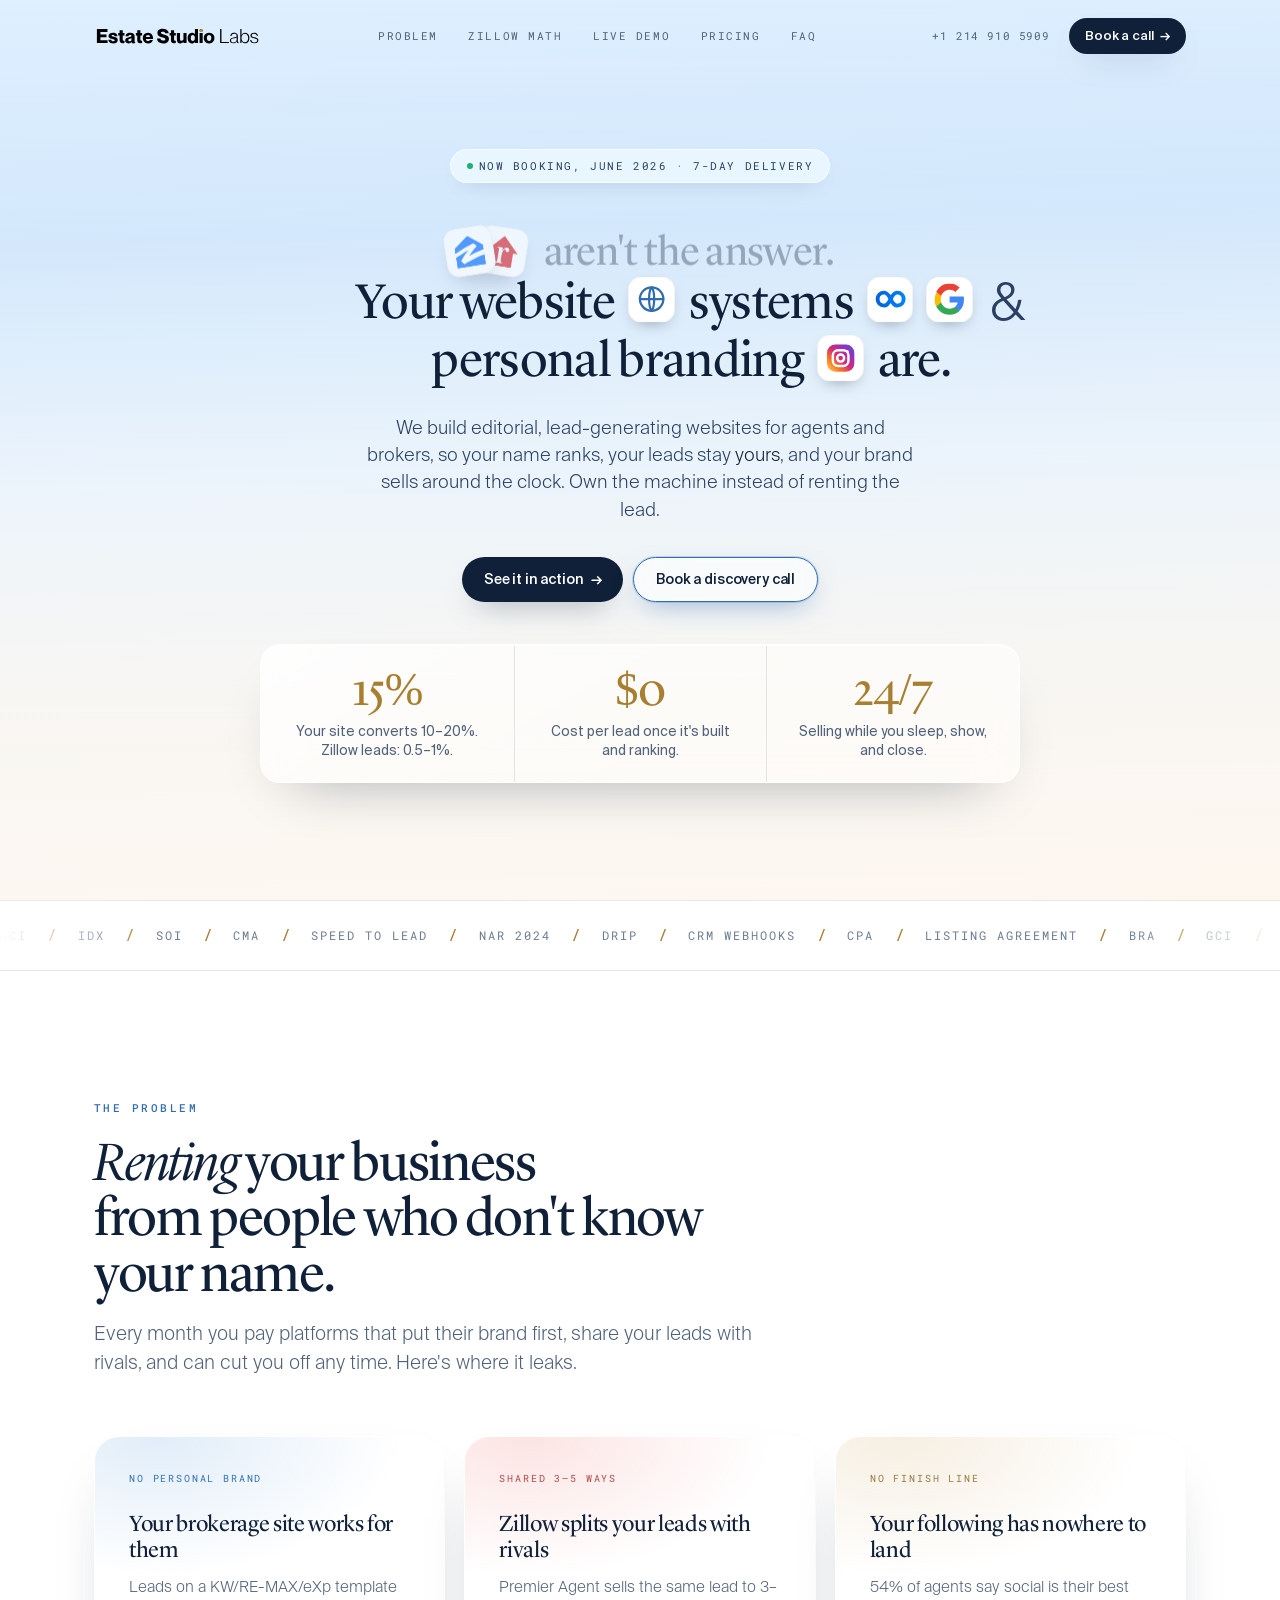
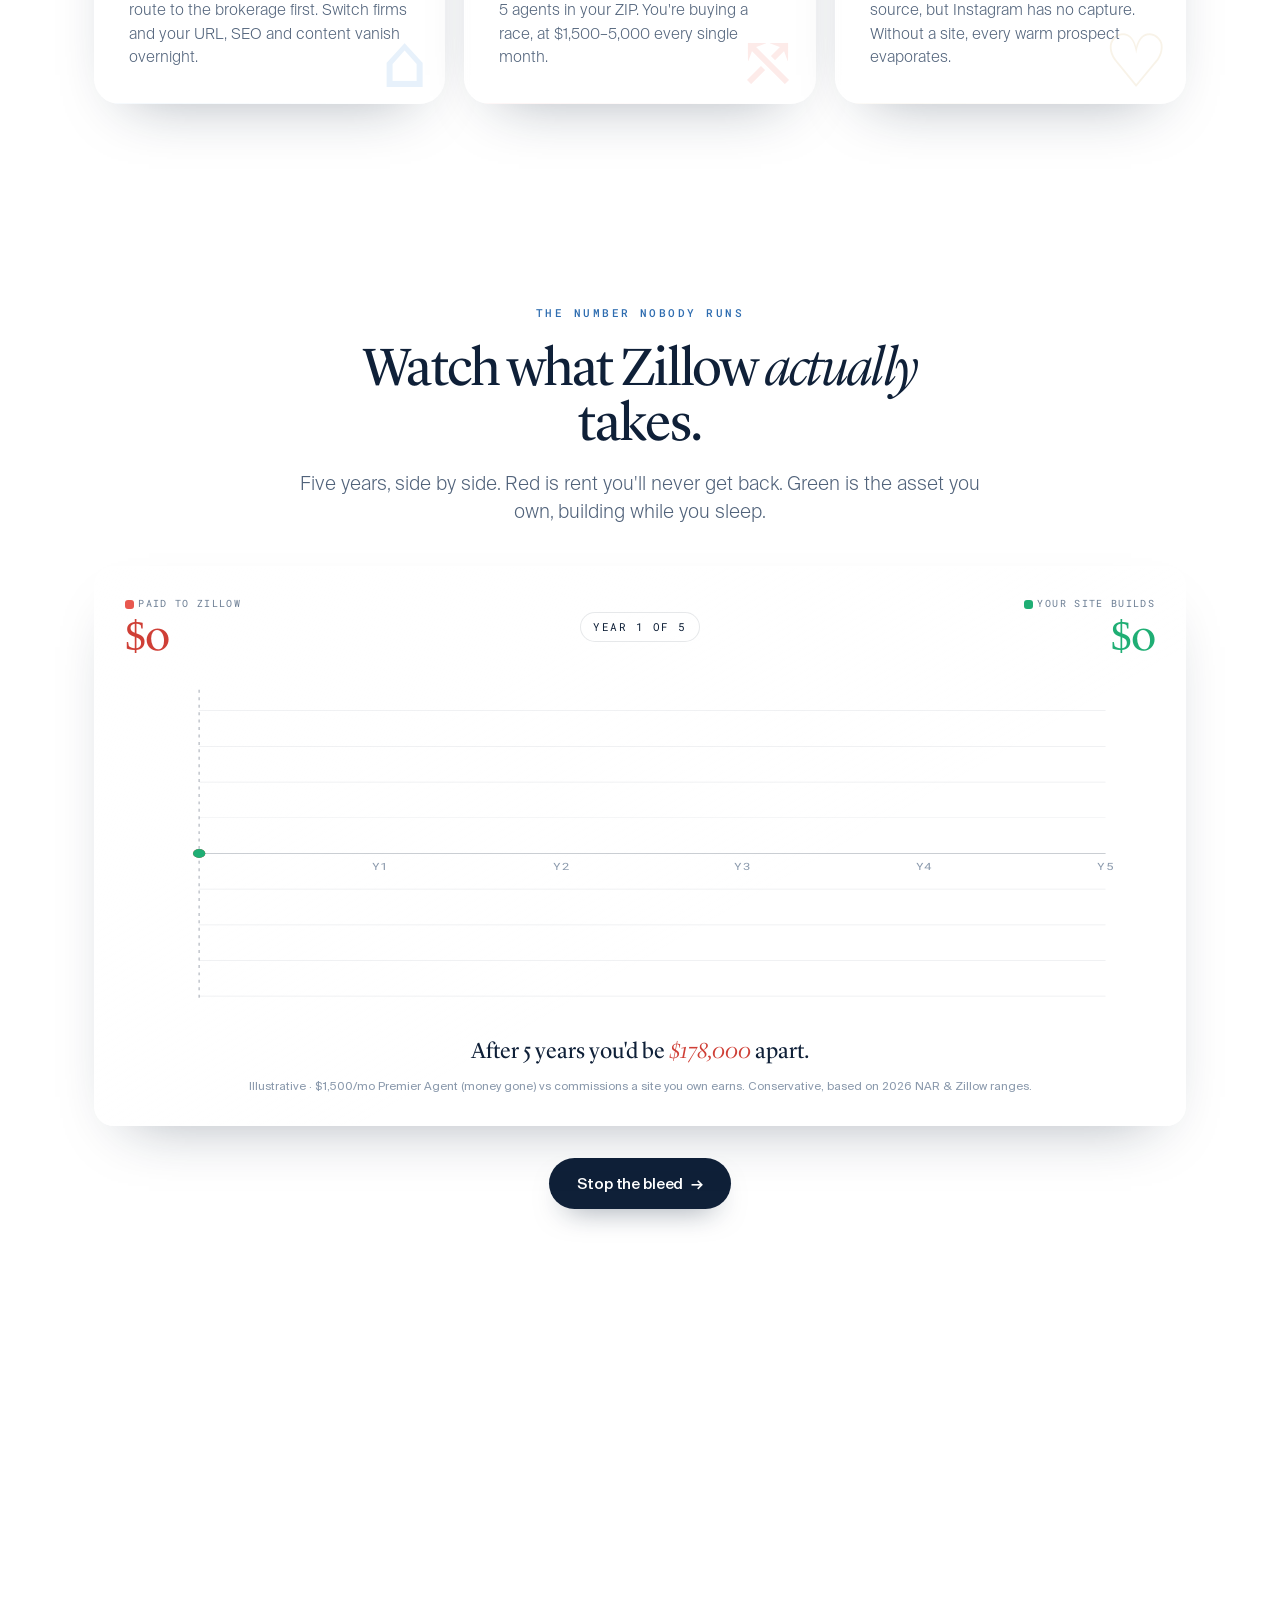
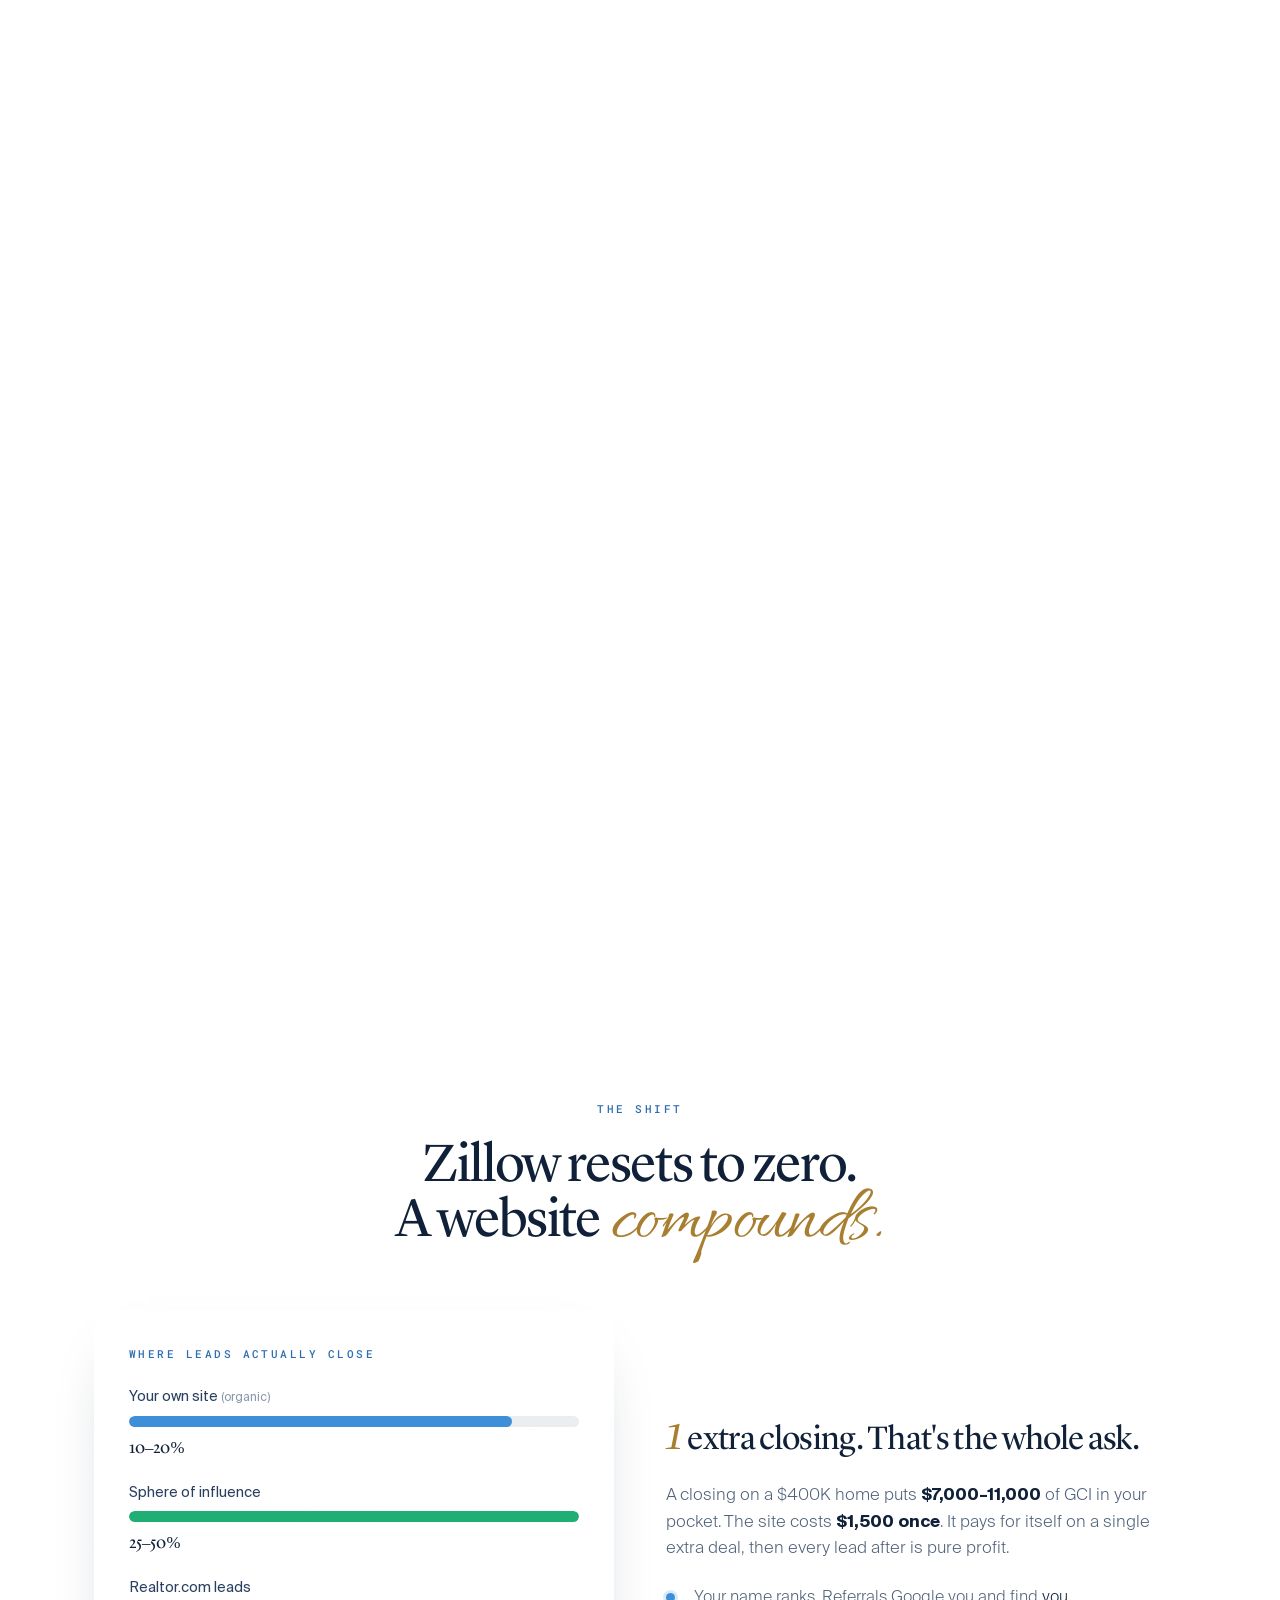
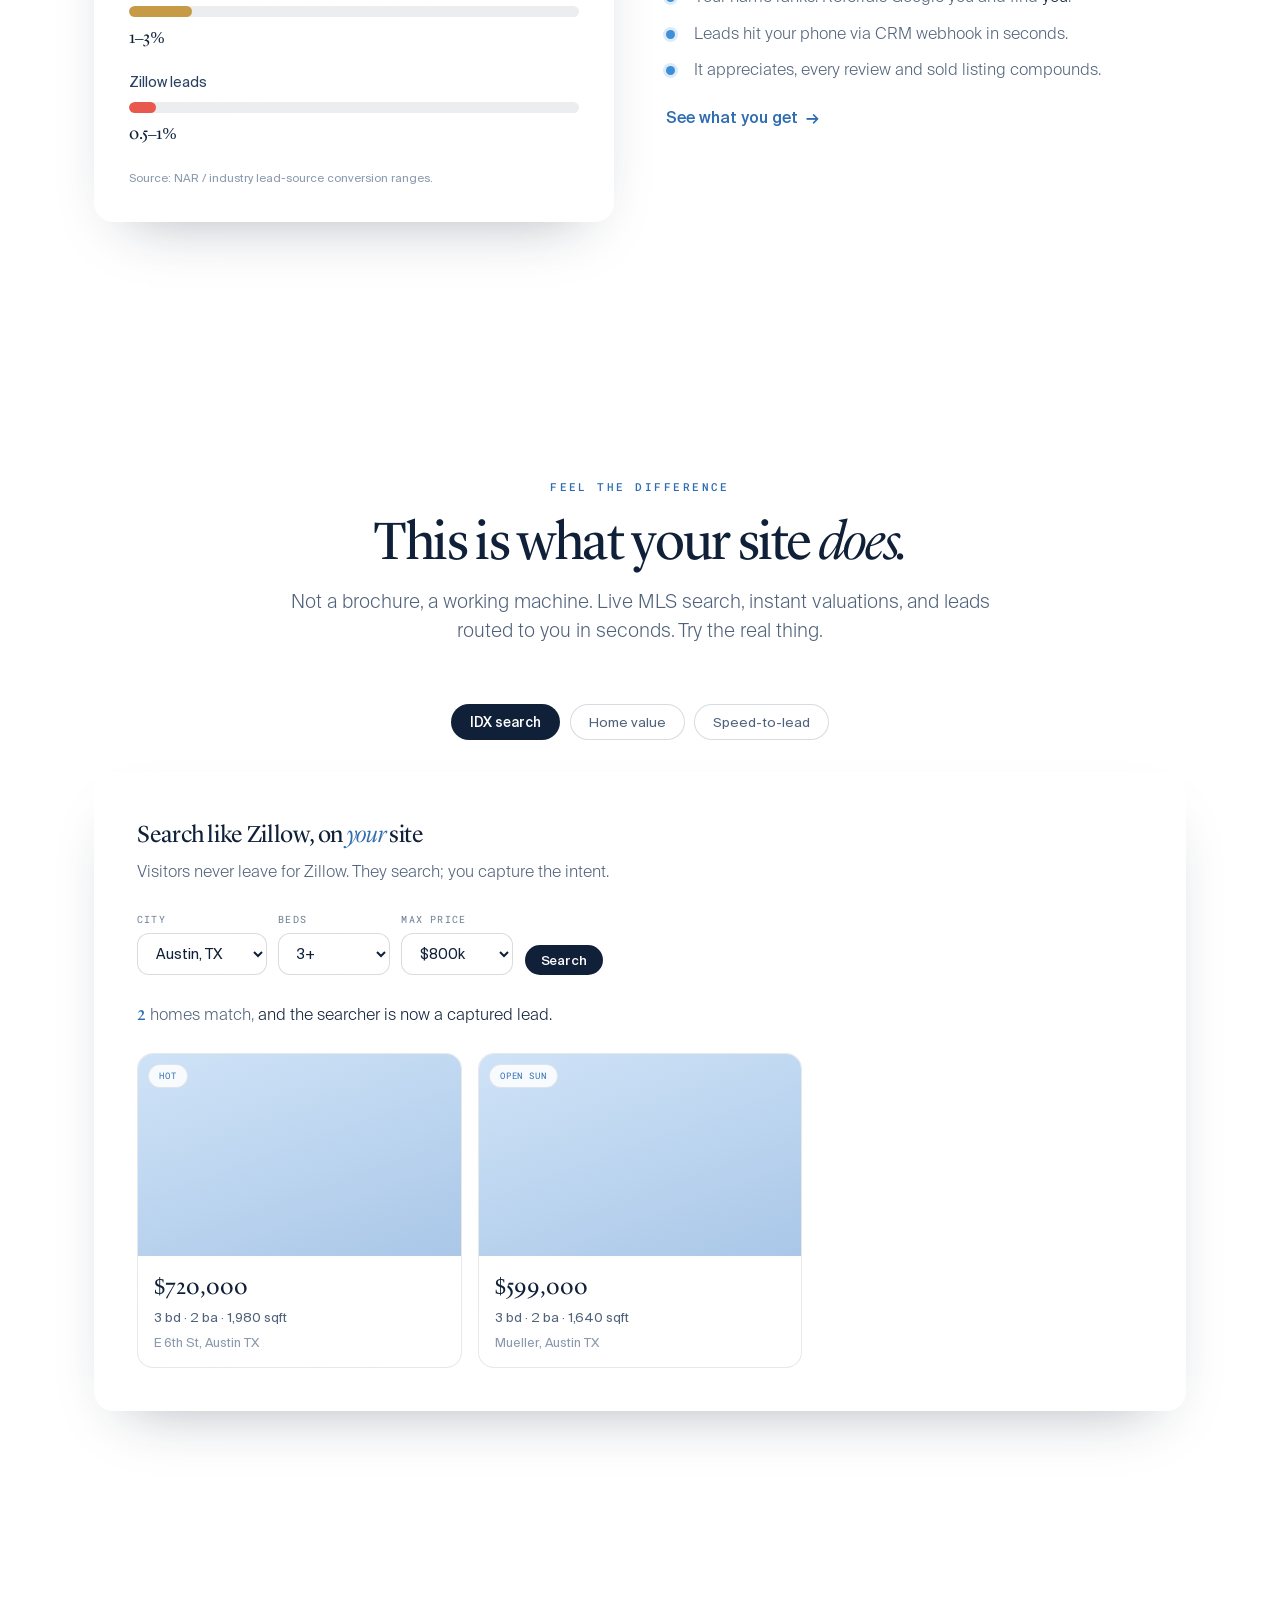
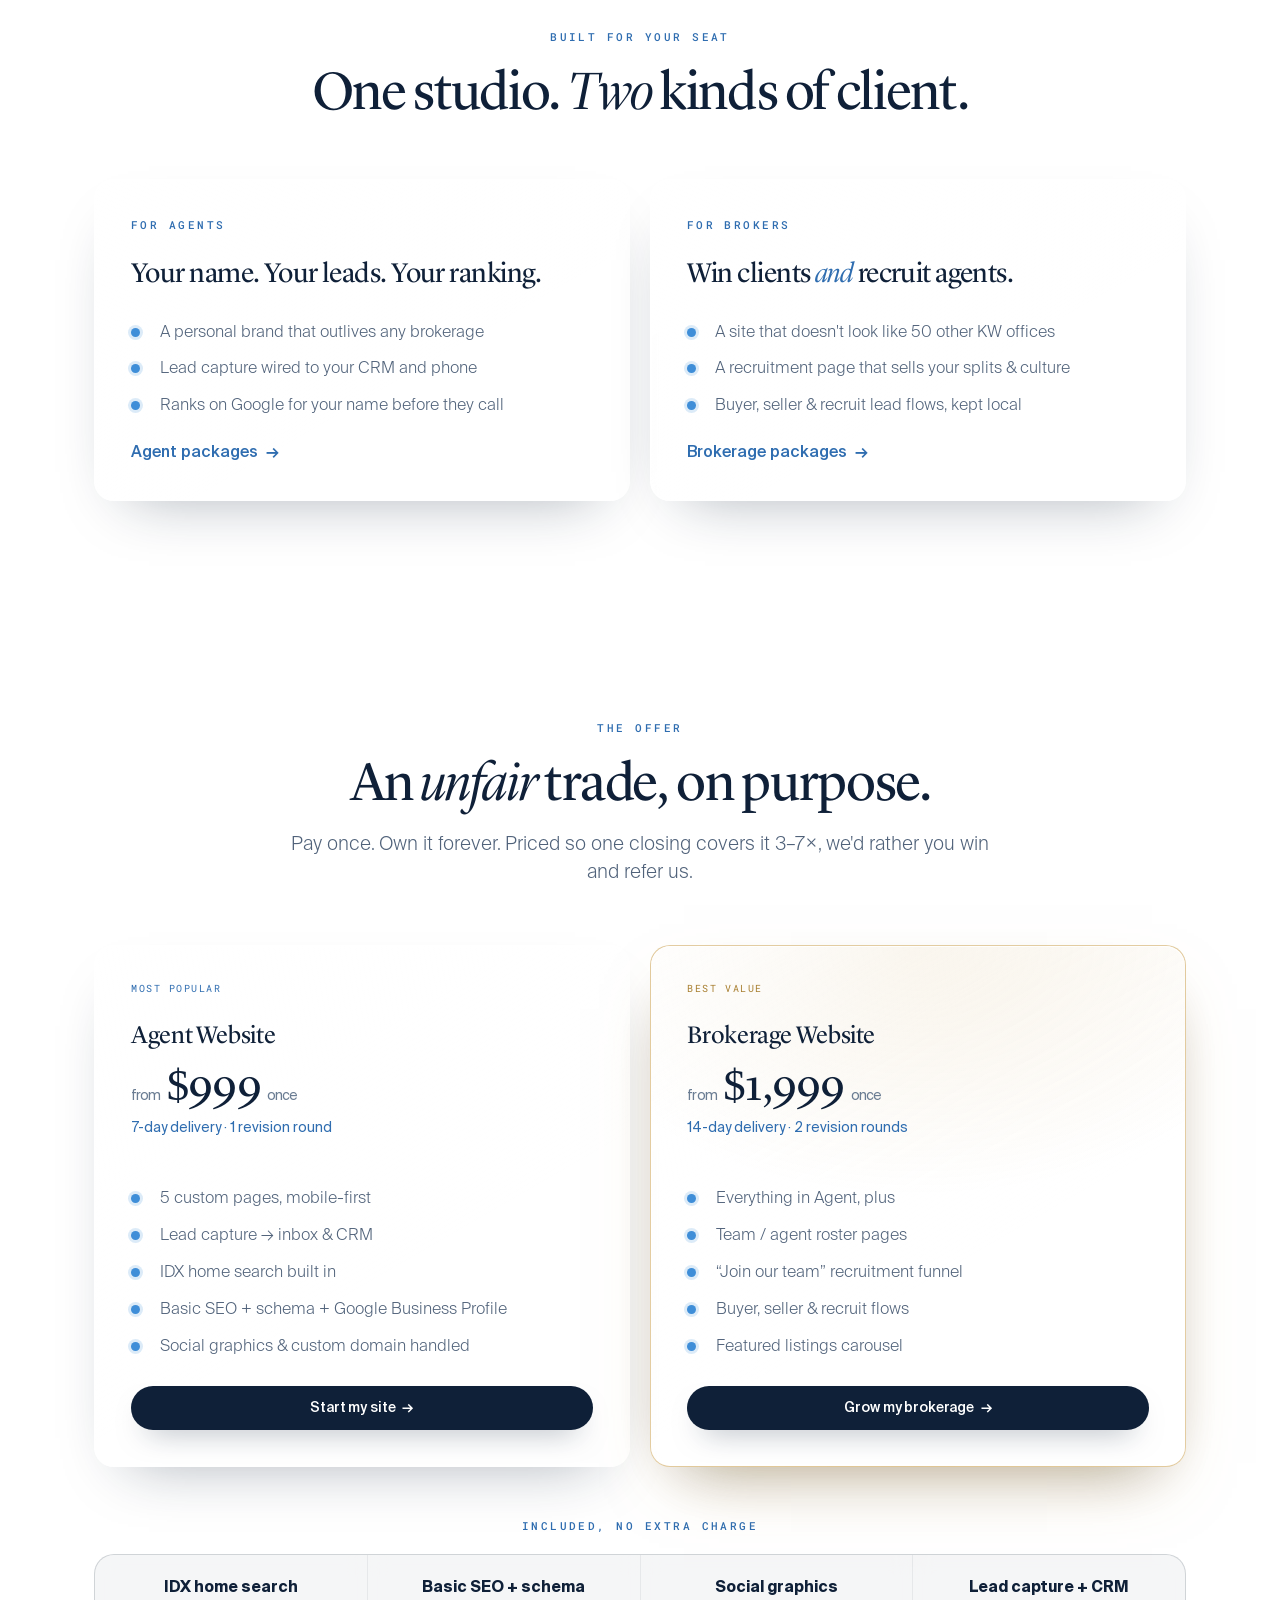
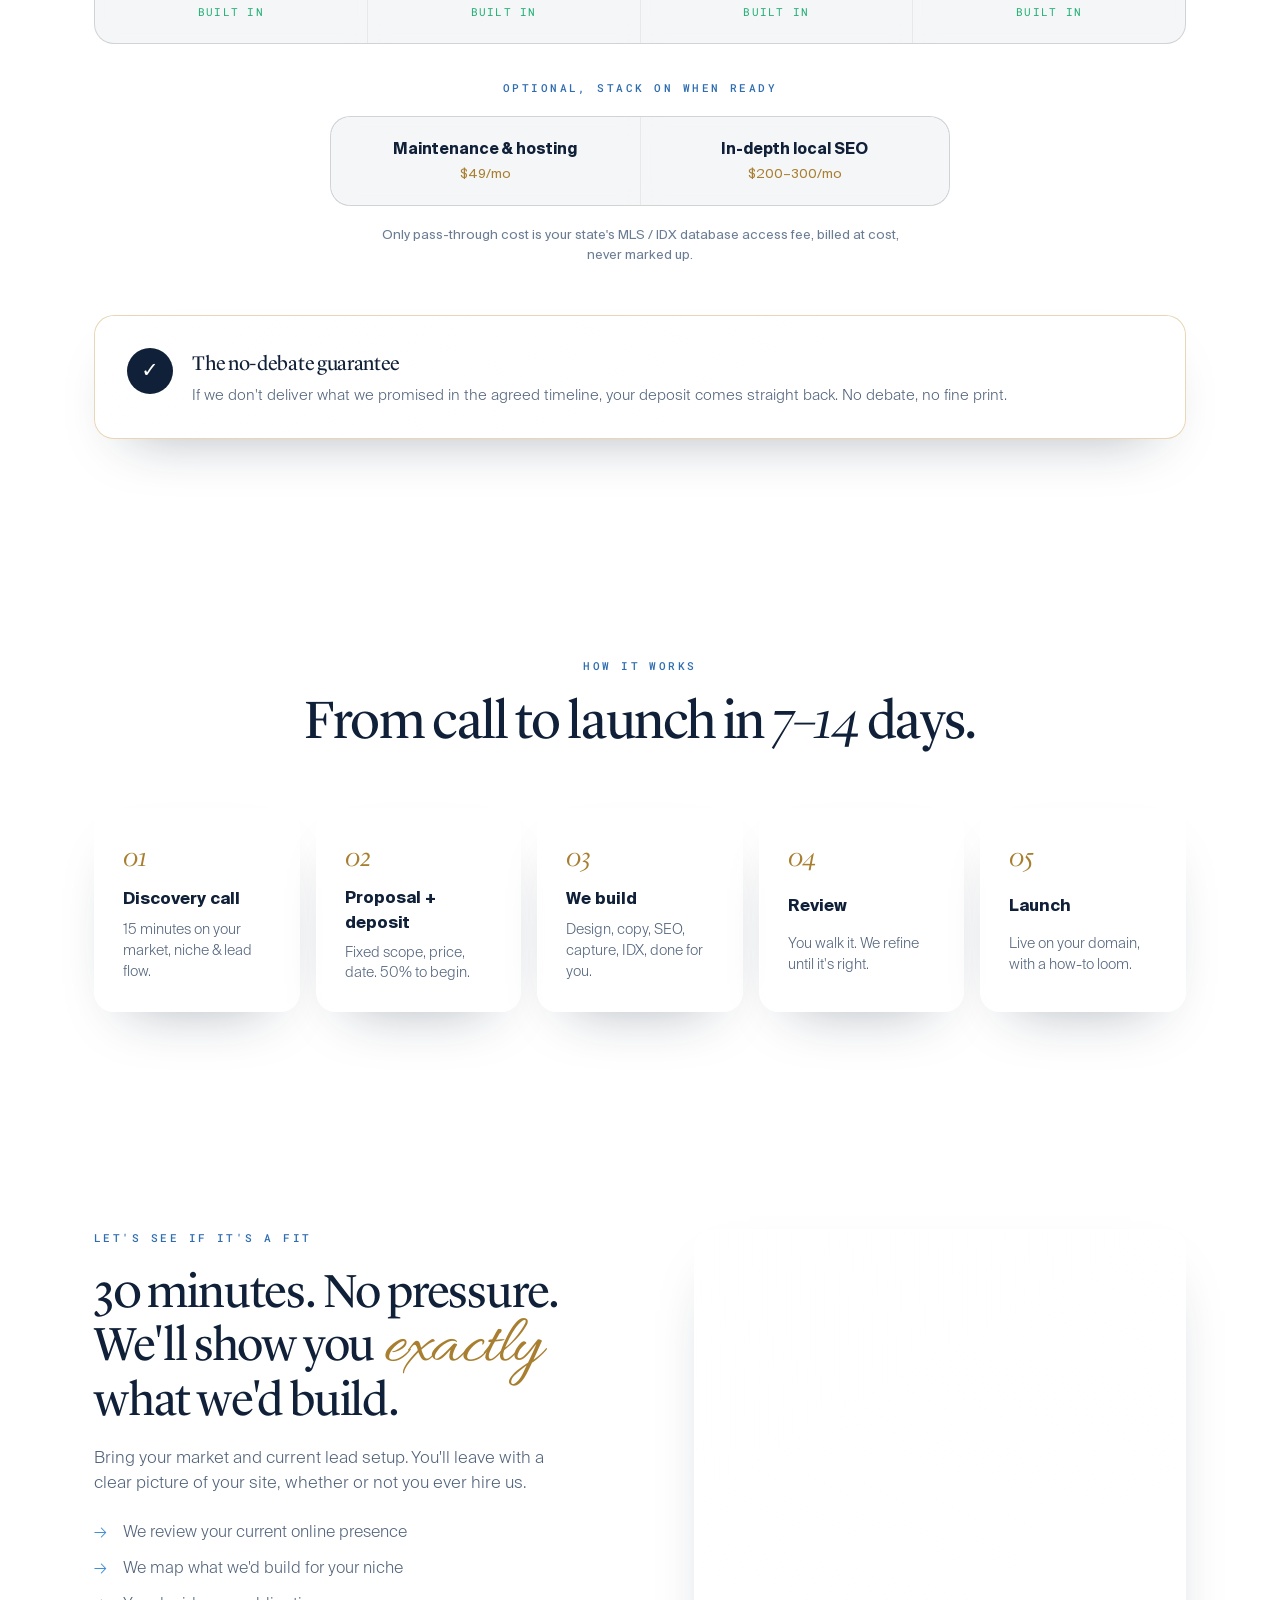
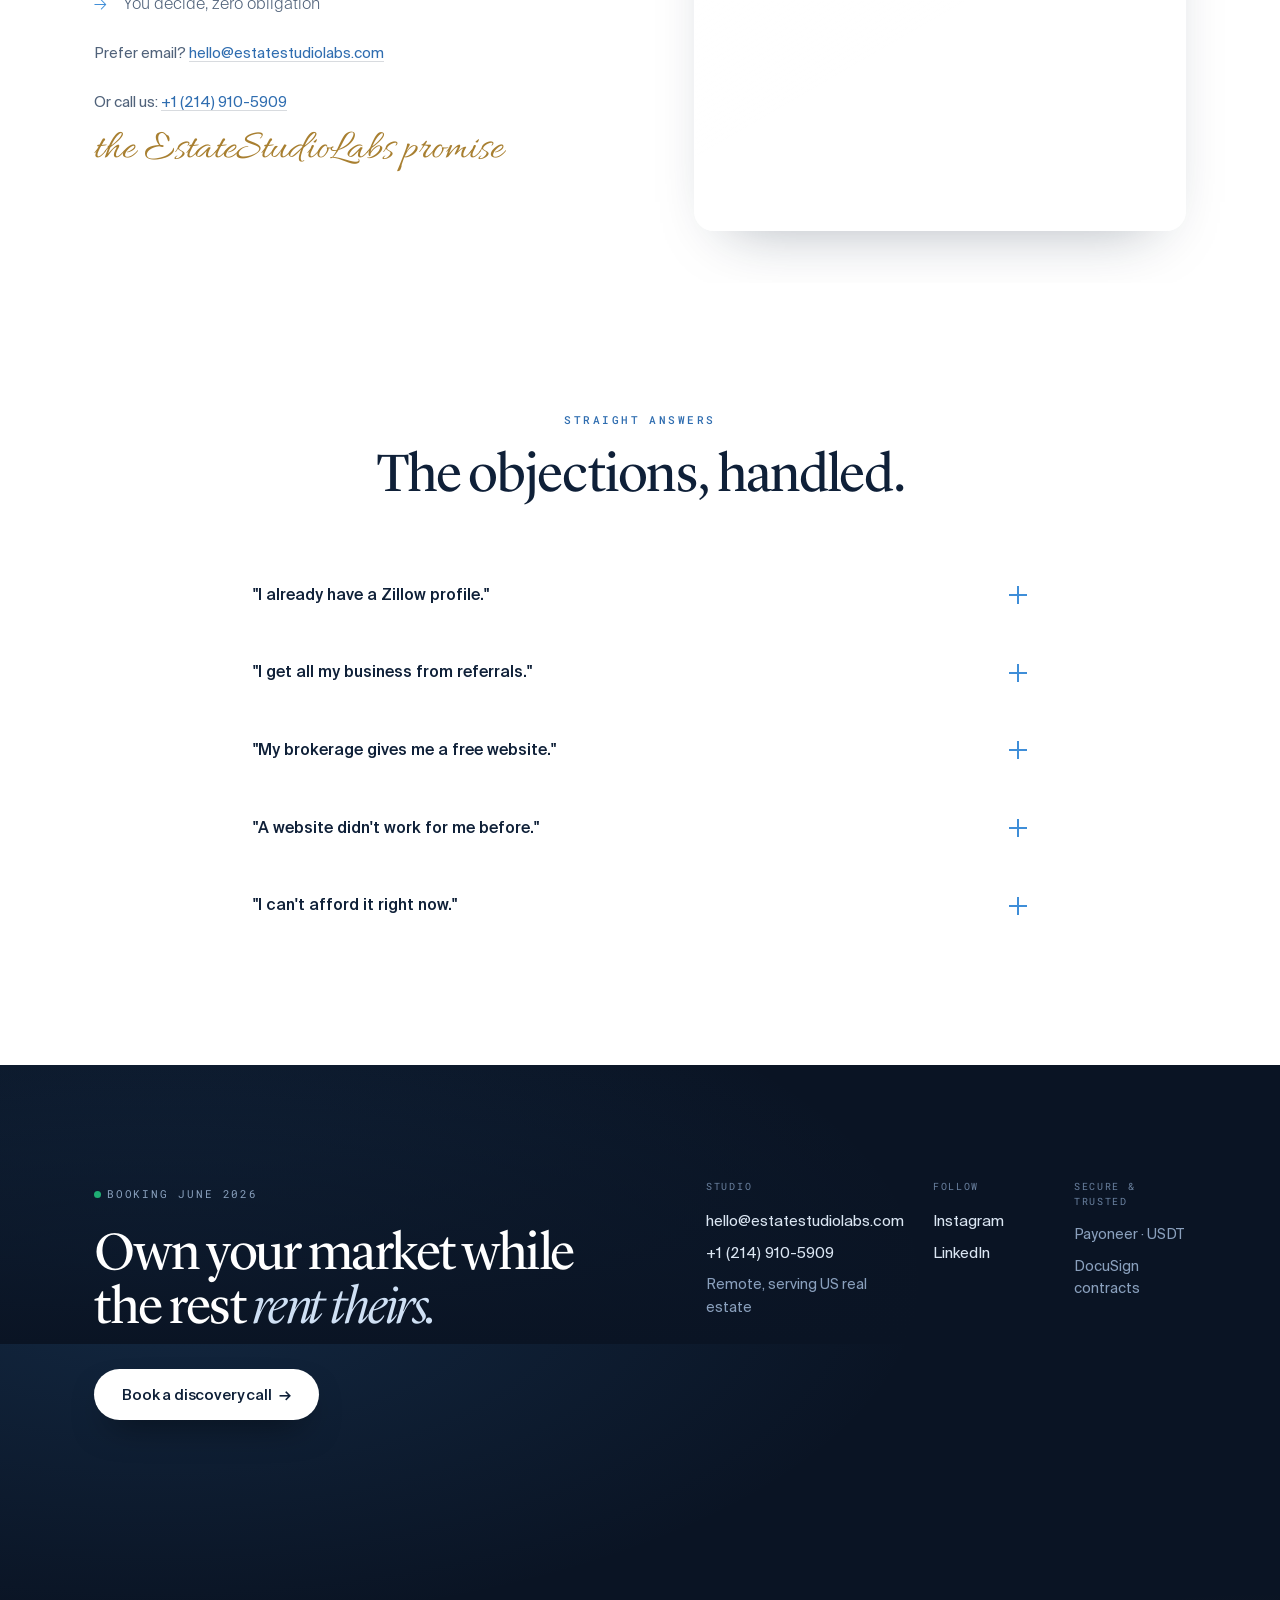
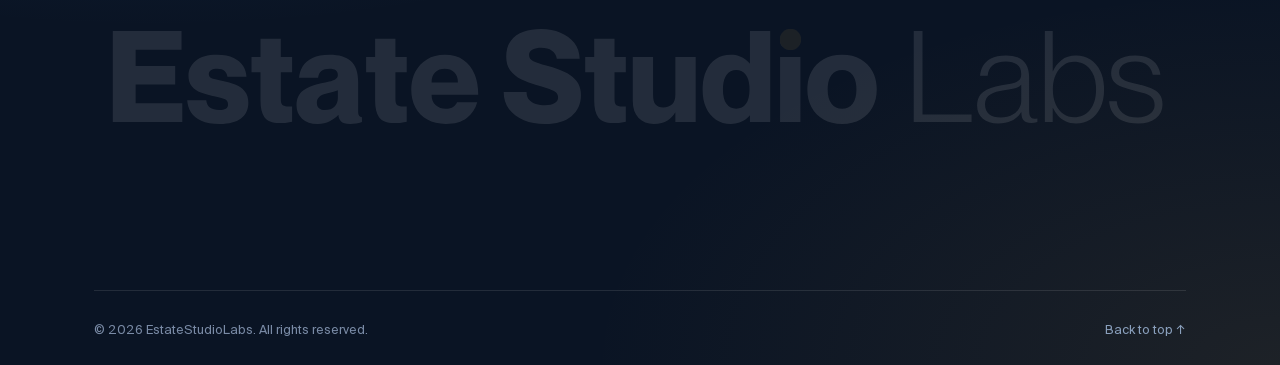
==== index.html @ 1e171291 "Trim Calendly height and book section bottom spacing - Calendly widget: 700px → 600px, removes grey " ====
<!DOCTYPE html>
<html lang="en">
<head>
  <meta charset="UTF-8" />
  <meta name="viewport" content="width=device-width, initial-scale=1.0" />
  <title>EstateStudioLabs, Own your market</title>
  <meta name="description" content="Lead-generating websites for US real estate agents and brokers. Rank on Google, capture your own leads, own your brand, instead of renting them from Zillow." />

  <meta property="og:type" content="website" />
  <meta property="og:title" content="EstateStudioLabs, Websites for Realtors" />
  <meta property="og:description" content="Custom real estate websites that generate leads. Built for agents and brokers." />
  <meta property="og:image" content="assets/Logo Black.png" />

  <link rel="icon" type="image/svg+xml" href="assets/FavIcon.svg" />
  <link rel="icon" type="image/png" href="assets/favicon gold.png" />

  <!-- Lyon Display (editorial serif) + Suisse Intl (UI) loaded locally · Roboto Mono (labels) · Allura (cursive) -->
  <link rel="preconnect" href="https://fonts.googleapis.com" />
  <link rel="preconnect" href="https://fonts.gstatic.com" crossorigin />
  <link href="https://fonts.googleapis.com/css2?family=Roboto+Mono:wght@400;500&family=Allura&display=swap" rel="stylesheet" />

  <link rel="stylesheet" href="css/styles.css" />
</head>
<body>
  <a class="skip-link" href="#main">Skip to content</a>

  <!-- Dreamy moving sky, WebGL gradient-mesh shader paints here; CSS gradient is the fallback -->
  <canvas id="sky" class="sky" aria-hidden="true"></canvas>
  <div class="sky-veil" aria-hidden="true"></div>

  <!-- Cursor: native pointer stays; the sky glows under it, and links pop a label to the right -->
  <div class="cursor-pop" aria-hidden="true"><span class="cursor-pop__label"></span></div>

  <!-- ============================== NAV ============================== -->
  <header class="nav" id="nav">
    <div class="nav__inner container">
      <a href="#main" class="logo" aria-label="EstateStudioLabs home" data-cursor>
        <img src="assets/Logo Black.svg" alt="EstateStudioLabs" class="logo__img" />
      </a>
      <nav class="nav__links" aria-label="Primary">
        <a href="#pain" data-cursor>Problem</a>
        <a href="#cost" data-cursor>Zillow math</a>
        <a href="#demo" data-cursor>Live demo</a>
        <a href="#offer" data-cursor>Pricing</a>
        <a href="#faq" data-cursor>FAQ</a>
      </nav>
      <div class="nav__actions">
        <a href="tel:+12149105909" class="nav__phone" data-cursor="Call">+1 214 910 5909</a>
        <a href="#book" class="pill pill--ink pill--sm" data-cursor="Book">Book a call <span class="arrow">→</span></a>
      </div>
      <button class="nav__toggle" id="navToggle" aria-label="Open menu" aria-expanded="false">
        <span></span><span></span><span></span>
      </button>
    </div>
    <div class="nav__drawer" id="navDrawer" aria-hidden="true">
      <a href="#pain">Problem</a>
      <a href="#cost">Zillow math</a>
      <a href="#demo">Live demo</a>
      <a href="#offer">Pricing</a>
      <a href="#faq">FAQ</a>
      <a href="tel:+12149105909">+1 (214) 910-5909</a>
      <a href="#book" class="pill pill--ink">Book a discovery call <span class="arrow">→</span></a>
    </div>
  </header>

  <main id="main">

    <!-- ============================== HERO ============================== -->
    <section class="hero" id="hero">
      <div class="container hero__inner">
        <span class="promo-pill reveal" data-cursor>
          <span class="promo-pill__dot"></span>Now booking, June 2026 · 7-day delivery
        </span>

        <h1 class="hero__title reveal">
          <span class="hero__line hero__line--top">
            <span class="logo-stack" aria-hidden="true">
              <span class="logo-tile logo-tile--zillow"><img src="assets/zillow.svg" alt="" /></span>
              <span class="logo-tile logo-tile--realtor"><img src="assets/Realtor.com_2015_icon.svg" alt="" /></span>
            </span>
            <span class="hero__title-txt"><span class="sr-only">Zillow and Realtor.com </span>aren't the answer.</span>
          </span>
          <span class="hero__line hero__line--bottom">
            <span class="noun">Your&nbsp;website
              <span class="brand-ic brand-ic--web" title="A site you own">
                <svg viewBox="0 0 24 24" fill="none" stroke="#2f6db0" stroke-width="1.7" stroke-linecap="round"><circle cx="12" cy="12" r="9"/><path d="M3 12h18"/><path d="M12 3c2.6 2.7 2.6 15.3 0 18M12 3c-2.6 2.7-2.6 15.3 0 18"/></svg>
              </span>
            </span>
            <span class="noun">systems
              <span class="brand-ic brand-ic--meta" title="Meta Ads">
                <svg viewBox="0 0 24 24" fill="none"><defs><linearGradient id="metaGrad" x1="0" y1="0" x2="1" y2="0"><stop offset="0" stop-color="#0064E0"/><stop offset="1" stop-color="#0082FB"/></linearGradient></defs><path d="M12 12C10.5 8.8 8.5 7 7 7C4 7 2 9.2 2 12C2 14.8 4 17 7 17C8.5 17 10.5 15.2 12 12C13.5 8.8 15.5 7 17 7C20 7 22 9.2 22 12C22 14.8 20 17 17 17C15.5 17 13.5 15.2 12 12Z" stroke="url(#metaGrad)" stroke-width="3" stroke-linecap="round" stroke-linejoin="round"/></svg>
              </span>
              <span class="brand-ic brand-ic--google" title="Google">
                <svg viewBox="0 0 24 24"><path fill="#4285F4" d="M23 12.27c0-.79-.07-1.54-.2-2.27H12v4.51h6.19c-.27 1.44-1.08 2.66-2.3 3.48v2.89h3.72C21.78 18.99 23 15.92 23 12.27z"/><path fill="#34A853" d="M12 24c3.11 0 5.72-1.03 7.62-2.79l-3.72-2.89c-1.03.69-2.35 1.1-3.9 1.1-3 0-5.54-2.03-6.45-4.75H1.71v2.98C3.6 21.4 7.5 24 12 24z"/><path fill="#FBBC05" d="M5.55 14.67c-.23-.69-.36-1.43-.36-2.19s.13-1.5.36-2.19V7.31H1.71A11.98 11.98 0 0 0 .44 12.48c0 1.94.46 3.77 1.27 5.17l3.84-2.98z"/><path fill="#EA4335" d="M12 4.75c1.69 0 3.21.58 4.4 1.72l3.3-3.3C17.72 1.2 15.11 0 12 0 7.5 0 3.6 2.6 1.71 6.49l3.84 2.98C6.46 6.76 9 4.75 12 4.75z"/></svg>
              </span>
            </span>
            <span class="hero__amp">&amp;</span>
            <span class="noun">personal&nbsp;branding
              <span class="brand-ic brand-ic--ig" title="Instagram">
                <svg viewBox="0 0 24 24">
                  <defs><linearGradient id="ig" x1="0" y1="1" x2="1" y2="0">
                    <stop offset="0" stop-color="#FEDA75"/><stop offset=".25" stop-color="#FA7E1E"/>
                    <stop offset=".5" stop-color="#D62976"/><stop offset=".75" stop-color="#962FBF"/>
                    <stop offset="1" stop-color="#4F5BD5"/></linearGradient></defs>
                  <rect x="1.5" y="1.5" width="21" height="21" rx="6.4" fill="url(#ig)"/>
                  <rect x="6" y="6" width="12" height="12" rx="4" fill="none" stroke="#fff" stroke-width="1.9"/>
                  <circle cx="12" cy="12" r="2.7" fill="none" stroke="#fff" stroke-width="1.9"/>
                  <circle cx="17.1" cy="6.9" r="1.15" fill="#fff"/>
                </svg>
              </span>
            </span>
            <span class="hero__title-txt">are.</span>
          </span>
        </h1>

        <p class="hero__sub reveal">
          We build editorial, lead-generating websites for agents and brokers, so your
          name ranks, your leads stay <em>yours</em>, and your brand sells around the clock.
          Own the machine instead of renting the lead.
        </p>

        <div class="hero__cta reveal">
          <a href="#demo" class="pill pill--ink" data-cursor="See it">See it in action <span class="arrow">→</span></a>
          <a href="#book" class="pill pill--glow" data-cursor="Book">Book a discovery call</a>
        </div>

        <div class="hero__stats glass glass--liquid reveal">
          <div class="stat">
            <span class="stat__num" data-count="15" data-suffix="%">0%</span>
            <span class="stat__label">Your site converts 10–20%. Zillow leads: 0.5–1%.</span>
          </div>
          <div class="stat">
            <span class="stat__num" data-count="0" data-prefix="$">$0</span>
            <span class="stat__label">Cost per lead once it's built and ranking.</span>
          </div>
          <div class="stat">
            <span class="stat__num" data-count="24" data-suffix="/7">0/7</span>
            <span class="stat__label">Selling while you sleep, show, and close.</span>
          </div>
        </div>
      </div>
      <a href="#pain" class="hero__scroll reveal" aria-label="Scroll" data-cursor><span></span></a>
    </section>

    <!-- ============================== TRUST MARQUEE ============================== -->
    <section class="trust" aria-label="Industry fluency">
      <div class="marquee" aria-hidden="true">
        <div class="marquee__track">
          <span>GCI</span><i>/</i><span>IDX</span><i>/</i><span>SOI</span><i>/</i><span>CMA</span><i>/</i>
          <span>SPEED&nbsp;TO&nbsp;LEAD</span><i>/</i><span>NAR&nbsp;2024</span><i>/</i><span>DRIP</span><i>/</i>
          <span>CRM&nbsp;WEBHOOKS</span><i>/</i><span>CPA</span><i>/</i><span>LISTING&nbsp;AGREEMENT</span><i>/</i><span>BRA</span><i>/</i>
          <span>GCI</span><i>/</i><span>IDX</span><i>/</i><span>SOI</span><i>/</i><span>CMA</span><i>/</i>
          <span>SPEED&nbsp;TO&nbsp;LEAD</span><i>/</i><span>NAR&nbsp;2024</span><i>/</i><span>DRIP</span><i>/</i>
          <span>CRM&nbsp;WEBHOOKS</span><i>/</i><span>CPA</span><i>/</i><span>LISTING&nbsp;AGREEMENT</span><i>/</i><span>BRA</span><i>/</i>
        </div>
      </div>
    </section>

    <!-- ============================== THE PROBLEM ============================== -->
    <section class="section pain" id="pain">
      <div class="container">
        <div class="section__head reveal">
          <p class="mono-label">The problem</p>
          <h2 class="section__title"><span class="ital">Renting</span> your business<br />from people who don't know your name.</h2>
          <p class="section__lede">Every month you pay platforms that put their brand first, share your leads with rivals, and can cut you off any time. Here's where it leaks.</p>
        </div>

        <div class="pain__grid">
          <article class="feat-card feat-card--sky reveal" data-cursor>
            <p class="feat-card__tag">No personal brand</p>
            <h3 class="feat-card__title">Your brokerage site works for them</h3>
            <p class="feat-card__body">Leads on a KW/RE-MAX/eXp template route to the brokerage first. Switch firms and your URL, SEO and content vanish overnight.</p>
            <span class="feat-card__glyph">⌂</span>
          </article>

          <article class="feat-card feat-card--coral reveal" data-cursor>
            <p class="feat-card__tag">Shared 3–5 ways</p>
            <h3 class="feat-card__title">Zillow splits your leads with rivals</h3>
            <p class="feat-card__body">Premier Agent sells the same lead to 3–5 agents in your ZIP. You're buying a race, at $1,500–5,000 every single month.</p>
            <span class="feat-card__glyph">⤲</span>
          </article>

          <article class="feat-card feat-card--gold reveal" data-cursor>
            <p class="feat-card__tag">No finish line</p>
            <h3 class="feat-card__title">Your following has nowhere to land</h3>
            <p class="feat-card__body">54% of agents say social is their best source, but Instagram has no capture. Without a site, every warm prospect evaporates.</p>
            <span class="feat-card__glyph">♡</span>
          </article>
        </div>
      </div>
    </section>

    <!-- ============================== COST, scroll-linked drain graphic ============================== -->
    <section class="cost" id="cost" aria-label="What Zillow costs you over five years">
      <div class="cost__rail">
        <div class="cost__sticky">
          <div class="container cost__inner">
            <div class="cost__head">
              <p class="mono-label">The number nobody runs</p>
              <h2 class="section__title">Watch what Zillow <span class="ital">actually</span> takes.</h2>
              <p class="section__lede">Five years, side by side. Red is rent you'll never get back. Green is the asset you own, building while you sleep.</p>
            </div>

            <figure class="cost__chart glass glass--liquid">
              <div class="cost__readout">
                <div class="cost__metric cost__metric--loss">
                  <span class="cost__metric-label"><span class="cost__swatch cost__swatch--loss"></span>Paid to Zillow</span>
                  <span class="cost__metric-num" id="costLoss">$0</span>
                </div>
                <div class="cost__year">Year <span id="costYear">1</span> of 5</div>
                <div class="cost__metric cost__metric--gain">
                  <span class="cost__metric-label"><span class="cost__swatch cost__swatch--gain"></span>Your site builds</span>
                  <span class="cost__metric-num" id="costGain">$0</span>
                </div>
              </div>

              <svg class="cost__svg" id="costSvg" viewBox="0 0 1000 460" preserveAspectRatio="none" role="img"
                   aria-label="Cumulative cost paid to Zillow climbing in red versus value built by an owned website rising in green over five years.">
                <defs>
                  <linearGradient id="lossFill" x1="0" y1="0" x2="0" y2="1">
                    <stop offset="0" stop-color="#e8584f" stop-opacity="0.42"/>
                    <stop offset="1" stop-color="#e8584f" stop-opacity="0"/>
                  </linearGradient>
                  <linearGradient id="gainFill" x1="0" y1="1" x2="0" y2="0">
                    <stop offset="0" stop-color="#1fae74" stop-opacity="0.42"/>
                    <stop offset="1" stop-color="#1fae74" stop-opacity="0"/>
                  </linearGradient>
                </defs>

                <!-- gridlines + baseline injected by JS -->
                <g id="costGrid"></g>

                <!-- areas (clipped by a sweeping reveal) -->
                <g id="costClipWrap">
                  <path id="lossArea" fill="url(#lossFill)" d=""></path>
                  <path id="gainArea" fill="url(#gainFill)" d=""></path>
                  <path id="lossLine" fill="none" stroke="#e8584f" stroke-width="3" stroke-linecap="round" stroke-linejoin="round" d=""></path>
                  <path id="gainLine" fill="none" stroke="#1fae74" stroke-width="3" stroke-linecap="round" stroke-linejoin="round" d=""></path>
                </g>

                <line id="costSweep" x1="0" y1="20" x2="0" y2="440" stroke="rgba(15,32,56,0.25)" stroke-width="1.5" stroke-dasharray="4 6"></line>
                <circle id="lossDot" r="6" fill="#e8584f"></circle>
                <circle id="gainDot" r="6" fill="#1fae74"></circle>
              </svg>

              <figcaption class="cost__foot">
                <span class="cost__verdict" id="costVerdict">After 5 years you'd be <strong>$212,000</strong> apart.</span>
                <span class="cost__disclaimer">Illustrative · $1,500/mo Premier Agent (money gone) vs commissions a site you own earns. Conservative, based on 2026 NAR &amp; Zillow ranges.</span>
              </figcaption>
            </figure>

            <a href="#book" class="pill pill--ink pill--lg cost__cta" data-cursor="Book">Stop the bleed <span class="arrow">→</span></a>
          </div>
        </div>
      </div>
    </section>

    <!-- ============================== REFRAME ============================== -->
    <section class="section reframe" id="reframe">
      <div class="container">
        <div class="section__head section__head--center reveal">
          <p class="mono-label">The shift</p>
          <h2 class="section__title">Zillow resets to zero.<br />A website <span class="script">compounds.</span></h2>
        </div>
        <div class="reframe__grid">
          <div class="glass glass--liquid reframe__viz reveal">
            <p class="mono-label">Where leads actually close</p>
            <ul class="convbars">
              <li><span class="convbars__name">Your own site <small>(organic)</small></span><span class="convbars__track"><span class="convbars__fill" data-pct="85" style="--c:var(--sky)"></span></span><span class="convbars__val">10–20%</span></li>
              <li><span class="convbars__name">Sphere of influence</span><span class="convbars__track"><span class="convbars__fill" data-pct="100" style="--c:var(--teal)"></span></span><span class="convbars__val">25–50%</span></li>
              <li><span class="convbars__name">Realtor.com leads</span><span class="convbars__track"><span class="convbars__fill" data-pct="14" style="--c:var(--gold)"></span></span><span class="convbars__val">1–3%</span></li>
              <li><span class="convbars__name">Zillow leads</span><span class="convbars__track"><span class="convbars__fill" data-pct="6" style="--c:var(--coral)"></span></span><span class="convbars__val">0.5–1%</span></li>
            </ul>
            <p class="reframe__viz-foot">Source: NAR / industry lead-source conversion ranges.</p>
          </div>
          <div class="reframe__copy reveal">
            <p class="big-stat"><span class="big-stat__num">1</span> extra closing. That's the whole ask.</p>
            <p class="reframe__body">A closing on a $400K home puts <strong>$7,000–11,000</strong> of GCI in your pocket. The site costs <strong>$1,500 once</strong>. It pays for itself on a single extra deal, then every lead after is pure profit.</p>
            <ul class="ticklist">
              <li>Your name ranks. Referrals Google you and find <em>you</em>.</li>
              <li>Leads hit your phone via CRM webhook in seconds.</li>
              <li>It appreciates, every review and sold listing compounds.</li>
            </ul>
            <a href="#offer" class="link-arrow" data-cursor>See what you get <span>→</span></a>
          </div>
        </div>
      </div>
    </section>

    <!-- ============================== DEMO ============================== -->
    <section class="section demo" id="demo">
      <div class="container">
        <div class="section__head section__head--center reveal">
          <p class="mono-label">Feel the difference</p>
          <h2 class="section__title">This is what your site <span class="ital">does.</span></h2>
          <p class="section__lede">Not a brochure, a working machine. Live MLS search, instant valuations, and leads routed to you in seconds. Try the real thing.</p>
        </div>

        <div class="demo__switch reveal" role="tablist" aria-label="Demo features">
          <button class="demo__pill is-active" role="tab" aria-selected="true" data-demo="idx" data-cursor>IDX search</button>
          <button class="demo__pill" role="tab" aria-selected="false" data-demo="cma" data-cursor>Home value</button>
          <button class="demo__pill" role="tab" aria-selected="false" data-demo="speed" data-cursor>Speed-to-lead</button>
        </div>

        <div class="demo__stage glass glass--liquid reveal">
          <div class="demo__panel is-active" data-demo="idx">
            <h3 class="demo__panel-title">Search like Zillow, on <span class="ital">your</span> site</h3>
            <p class="demo__panel-sub">Visitors never leave for Zillow. They search; you capture the intent.</p>
            <div class="idx__filters">
              <label class="chipselect"><span>City</span><select id="idxCity"><option value="austin">Austin, TX</option><option value="phoenix">Phoenix, AZ</option><option value="miami">Miami, FL</option></select></label>
              <label class="chipselect"><span>Beds</span><select id="idxBeds"><option value="0">Any</option><option value="2">2+</option><option value="3" selected>3+</option><option value="4">4+</option></select></label>
              <label class="chipselect"><span>Max price</span><select id="idxPrice"><option value="500000">$500k</option><option value="800000" selected>$800k</option><option value="1500000">$1.5M</option><option value="9000000">No max</option></select></label>
              <button class="pill pill--ink pill--sm" id="idxSearch" data-cursor>Search</button>
            </div>
            <p class="idx__count"><span id="idxCount">3</span> homes match, <em>and the searcher is now a captured lead.</em></p>
            <div class="idx__results" id="idxResults" aria-live="polite"></div>
          </div>

          <div class="demo__panel" data-demo="cma">
            <div class="cma">
              <div class="cma__form">
                <h3 class="demo__panel-title">The seller magnet: instant value</h3>
                <p class="demo__panel-sub">One tool replaces BoldLeads. Homeowners type an address; you get a warm seller lead.</p>
                <label class="field field--text"><span class="field__label">Property address</span><input type="text" id="cmaAddr" placeholder="123 Oak St, Austin TX" value="1200 Barton Springs Rd" /></label>
                <button class="pill pill--ink pill--block" id="cmaBtn" data-cursor>Get my home value <span class="arrow">→</span></button>
                <p class="cma__trust">No spam, just the estimate, and a reason to call you.</p>
              </div>
              <div class="cma__result" id="cmaResult" aria-live="polite">
                <p class="mono-label">Estimated value</p>
                <p class="cma__est" id="cmaEst">$ –</p>
                <div class="cma__range"><span>Low <b id="cmaLow">–</b></span><span>High <b id="cmaHigh">–</b></span></div>
                <p class="cma__captured" id="cmaCaptured" hidden>✦ Seller lead captured → pushed to your CRM &amp; phone instantly.</p>
              </div>
            </div>
          </div>

          <div class="demo__panel" data-demo="speed">
            <h3 class="demo__panel-title">First to respond wins 35–50%</h3>
            <p class="demo__panel-sub">Watch a lead travel from your site to your hand.</p>
            <ol class="speed__flow" id="speedFlow">
              <li class="speed__step" data-step="1"><span class="speed__dot"></span><div><strong>0:00</strong> Visitor submits the form on your site</div></li>
              <li class="speed__step" data-step="2"><span class="speed__dot"></span><div><strong>0:01</strong> Webhook fires into your CRM (Follow Up Boss)</div></li>
              <li class="speed__step" data-step="3"><span class="speed__dot"></span><div><strong>0:03</strong> Auto-text + email greet them by name</div></li>
              <li class="speed__step" data-step="4"><span class="speed__dot"></span><div><strong>0:05</strong> Your phone rings with their number on screen</div></li>
            </ol>
            <button class="pill pill--ghost pill--sm" id="speedReplay" data-cursor>Replay ↻</button>
          </div>
        </div>

      </div>
    </section>

    <!-- ============================== SPLIT ============================== -->
    <section class="section split" id="who">
      <div class="container">
        <div class="section__head section__head--center reveal">
          <p class="mono-label">Built for your seat</p>
          <h2 class="section__title">One studio. <span class="ital">Two</span> kinds of client.</h2>
        </div>
        <div class="split__grid">
          <article class="glass glass--liquid split-card reveal" data-cursor>
            <p class="mono-label">For agents</p>
            <h3 class="split-card__title">Your name. Your leads. Your ranking.</h3>
            <ul class="ticklist">
              <li>A personal brand that outlives any brokerage</li>
              <li>Lead capture wired to your CRM and phone</li>
              <li>Ranks on Google for your name before they call</li>
            </ul>
            <a href="#offer" class="link-arrow" data-cursor>Agent packages <span>→</span></a>
          </article>
          <article class="glass glass--liquid split-card reveal" data-cursor>
            <p class="mono-label">For brokers</p>
            <h3 class="split-card__title">Win clients <em>and</em> recruit agents.</h3>
            <ul class="ticklist">
              <li>A site that doesn't look like 50 other KW offices</li>
              <li>A recruitment page that sells your splits &amp; culture</li>
              <li>Buyer, seller &amp; recruit lead flows, kept local</li>
            </ul>
            <a href="#offer" class="link-arrow" data-cursor>Brokerage packages <span>→</span></a>
          </article>
        </div>
      </div>
    </section>

    <!-- ============================== OFFER ============================== -->
    <section class="section offer" id="offer">
      <div class="container">
        <div class="section__head section__head--center reveal">
          <p class="mono-label">The offer</p>
          <h2 class="section__title">An <span class="ital">unfair</span> trade, on purpose.</h2>
          <p class="section__lede">Pay once. Own it forever. Priced so one closing covers it 3–7×, we'd rather you win and refer us.</p>
        </div>
        <div class="offer__grid">
          <article class="glass glass--liquid price-card reveal" data-cursor>
            <p class="price-card__badge">Most popular</p>
            <h3 class="price-card__name">Agent Website</h3>
            <p class="price-card__price"><span>from</span>$999<small>once</small></p>
            <p class="price-card__delivery">7-day delivery · 1 revision round</p>
            <ul class="ticklist">
              <li>5 custom pages, mobile-first</li>
              <li>Lead capture → inbox &amp; CRM</li>
              <li>IDX home search built in</li>
              <li>Basic SEO + schema + Google Business Profile</li>
              <li>Social graphics &amp; custom domain handled</li>
            </ul>
            <a href="#book" class="pill pill--ink pill--block" data-cursor="Start">Start my site <span class="arrow">→</span></a>
          </article>
          <article class="glass glass--liquid price-card price-card--feature reveal" data-cursor>
            <p class="price-card__badge price-card__badge--alt">Best value</p>
            <h3 class="price-card__name">Brokerage Website</h3>
            <p class="price-card__price"><span>from</span>$1,999<small>once</small></p>
            <p class="price-card__delivery">14-day delivery · 2 revision rounds</p>
            <ul class="ticklist">
              <li>Everything in Agent, plus</li>
              <li>Team / agent roster pages</li>
              <li>“Join our team” recruitment funnel</li>
              <li>Buyer, seller &amp; recruit flows</li>
              <li>Featured listings carousel</li>
            </ul>
            <a href="#book" class="pill pill--ink pill--block" data-cursor="Grow">Grow my brokerage <span class="arrow">→</span></a>
          </article>
        </div>

        <div class="offer__addons reveal">
          <p class="mono-label offer__addons-label">Included, no extra charge</p>
          <div class="addons addons--incl">
            <div class="addon"><strong>IDX home search</strong><span>built in</span></div>
            <div class="addon"><strong>Basic SEO + schema</strong><span>built in</span></div>
            <div class="addon"><strong>Social graphics</strong><span>built in</span></div>
            <div class="addon"><strong>Lead capture + CRM</strong><span>built in</span></div>
          </div>
          <p class="mono-label offer__addons-label offer__addons-label--mt">Optional, stack on when ready</p>
          <div class="addons addons--opt">
            <div class="addon"><strong>Maintenance &amp; hosting</strong><span>$49/mo</span></div>
            <div class="addon"><strong>In-depth local SEO</strong><span>$200–300/mo</span></div>
          </div>
          <p class="offer__addons-note">Only pass-through cost is your state's MLS / IDX database access fee, billed at cost, never marked up.</p>
        </div>

        <div class="guarantee glass glass--liquid reveal">
          <div class="guarantee__seal">✓</div>
          <div>
            <h3 class="guarantee__title">The no-debate guarantee</h3>
            <p>If we don't deliver what we promised in the agreed timeline, your deposit comes straight back. No debate, no fine print.</p>
          </div>
        </div>
      </div>
    </section>

    <!-- ============================== PROCESS ============================== -->
    <section class="section process" id="process">
      <div class="container">
        <div class="section__head section__head--center reveal">
          <p class="mono-label">How it works</p>
          <h2 class="section__title">From call to launch in <span class="ital">7–14</span> days.</h2>
        </div>
        <ol class="steps">
          <li class="step glass reveal" data-cursor><span class="step__no">01</span><h3>Discovery call</h3><p>15 minutes on your market, niche &amp; lead flow.</p></li>
          <li class="step glass reveal" data-cursor><span class="step__no">02</span><h3>Proposal + deposit</h3><p>Fixed scope, price, date. 50% to begin.</p></li>
          <li class="step glass reveal" data-cursor><span class="step__no">03</span><h3>We build</h3><p>Design, copy, SEO, capture, IDX, done for you.</p></li>
          <li class="step glass reveal" data-cursor><span class="step__no">04</span><h3>Review</h3><p>You walk it. We refine until it's right.</p></li>
          <li class="step glass reveal" data-cursor><span class="step__no">05</span><h3>Launch</h3><p>Live on your domain, with a how-to loom.</p></li>
        </ol>
      </div>
    </section>

    <!-- ============================== BOOK ============================== -->
    <section class="section book" id="book">
      <div class="container book__inner">
        <div class="book__copy reveal">
          <p class="mono-label">Let's see if it's a fit</p>
          <h2 class="book__title">30 minutes. No pressure.<br />We'll show you <span class="script">exactly</span> what we'd build.</h2>
          <p class="book__sub">Bring your market and current lead setup. You'll leave with a clear picture of your site, whether or not you ever hire us.</p>
          <ul class="book__list">
            <li>We review your current online presence</li>
            <li>We map what we'd build for your niche</li>
            <li>You decide, zero obligation</li>
          </ul>
          <p class="book__email">Prefer email? <a href="mailto:hello@estatestudiolabs.com" data-cursor>hello@estatestudiolabs.com</a></p>
          <p class="book__email">Or call us: <a href="tel:+12149105909" data-cursor>+1 (214) 910-5909</a></p>
          <p class="signature">the EstateStudioLabs promise</p>
        </div>
        <div class="book__widget reveal">
          <div class="calendly-wrap glass glass--liquid">
            <!-- Calendly inline widget begin -->
            <div class="calendly-inline-widget" data-url="https://calendly.com/hq-estatestudiolabs/30min?hide_event_type_details=1&hide_gdpr_banner=1&background_color=ffffff&text_color=0f2038&primary_color=3f8ed8" style="min-width:320px;height:600px;"></div>
            <script type="text/javascript" src="https://assets.calendly.com/assets/external/widget.js" async></script>
            <!-- Calendly inline widget end -->
          </div>
        </div>
      </div>
    </section>

    <!-- ============================== FAQ ============================== -->
    <section class="section faq" id="faq">
      <div class="container">
        <div class="section__head section__head--center reveal">
          <p class="mono-label">Straight answers</p>
          <h2 class="section__title">The objections, handled.</h2>
        </div>
        <div class="accordion reveal">
          <details class="acc"><summary data-cursor>"I already have a Zillow profile."<span class="acc__icon"></span></summary><p>That profile sends leads to Zillow. When someone Googles your name after, where do they land? A site you own is where the relationship becomes <em>yours</em>.</p></details>
          <details class="acc"><summary data-cursor>"I get all my business from referrals."<span class="acc__icon"></span></summary><p>Referrals are gold, until they Google you and find nothing. A professional site turns a warm referral into a warm call.</p></details>
          <details class="acc"><summary data-cursor>"My brokerage gives me a free website."<span class="acc__icon"></span></summary><p>That site promotes the brokerage, not you. Leads route to them first, and switching firms means losing your URL, SEO and content. A personal site is portable and permanent.</p></details>
          <details class="acc"><summary data-cursor>"A website didn't work for me before."<span class="acc__icon"></span></summary><p>If it had no capture, no IDX and no SEO, it was a business card, not a lead machine. Those are built completely differently.</p></details>
          <details class="acc"><summary data-cursor>"I can't afford it right now."<span class="acc__icon"></span></summary><p>One closing pays for this 3–7× over. It's not speculative spend, it's investing a single commission in a tool that generates commissions indefinitely.</p></details>
        </div>
      </div>
    </section>
  </main>

  <!-- ============================== FOOTER ============================== -->
  <footer class="footer">
    <div class="container">
      <div class="footer__top">
        <div class="footer__lead">
          <p class="footer__eyebrow"><span class="footer__pulse"></span>Booking June 2026</p>
          <h2 class="footer__cta">Own your market while the rest <span class="footer__ital">rent theirs.</span></h2>
          <a href="#book" class="pill pill--light pill--lg" data-cursor="Book">Book a discovery call <span class="arrow">→</span></a>
        </div>
        <div class="footer__cols">
          <div class="footer__col">
            <span class="footer__label">Studio</span>
            <a href="mailto:hello@estatestudiolabs.com" data-cursor="Email">hello@estatestudiolabs.com</a>
            <a href="tel:+12149105909" data-cursor="Call">+1 (214) 910-5909</a>
            <span class="footer__muted">Remote, serving US real estate</span>
          </div>
          <div class="footer__col">
            <span class="footer__label">Follow</span>
            <a href="#" data-cursor="Open">Instagram</a>
            <a href="#" data-cursor="Open">LinkedIn</a>
          </div>
          <div class="footer__col">
            <span class="footer__label">Secure &amp; trusted</span>
            <span class="footer__muted">Payoneer · USDT</span>
            <span class="footer__muted">DocuSign contracts</span>
          </div>
        </div>
      </div>

      <div class="footer__brandmark" aria-hidden="true">
        <img src="assets/Logo White.svg" alt="" />
      </div>

      <div class="footer__bottom">
        <span>© 2026 EstateStudioLabs. All rights reserved.</span>
        <a href="#main" class="footer__totop" data-cursor="Top">Back to top ↑</a>
      </div>
    </div>
  </footer>

  <script src="https://cdnjs.cloudflare.com/ajax/libs/three.js/r128/three.min.js"></script>
  <script src="js/script.js"></script>
</body>
</html>
---- css/styles.css ----
/* =====================================================================
   EstateStudioLabs — Daybreak
   Light, airy, dreamy. WebGL gradient-mesh sky + Apple-style liquid glass.
   Type tuned to Origin's scale: tight display tracking, generous body leading.
   Lyon Display + Suisse Intl (local) + Roboto Mono + Allura.
   ===================================================================== */

/* ------------------------------ Fonts ------------------------------ */
@font-face { font-family:'Lyon Display'; src:url('../fonts/LyonDisplay-Light.ttf') format('truetype'); font-weight:300; font-style:normal; font-display:swap; }
@font-face { font-family:'Lyon Display'; src:url('../fonts/LyonDisplay-LightItalic.ttf') format('truetype'); font-weight:300 700; font-style:italic; font-display:swap; }
@font-face { font-family:'Lyon Display'; src:url('../fonts/LyonDisplay-Regular.otf') format('opentype'); font-weight:400 700; font-style:normal; font-display:swap; }
@font-face { font-family:'Suisse Intl'; src:url('../fonts/SuisseIntl-Light.otf') format('opentype'); font-weight:300; font-style:normal; font-display:swap; }
@font-face { font-family:'Suisse Intl'; src:url('../fonts/SuisseIntl-Regular.ttf') format('truetype'); font-weight:400; font-style:normal; font-display:swap; }
@font-face { font-family:'Suisse Intl'; src:url('../fonts/SuisseIntl-Medium.ttf') format('truetype'); font-weight:500; font-style:normal; font-display:swap; }
@font-face { font-family:'Suisse Intl'; src:url('../fonts/SuisseIntl-Bold.ttf') format('truetype'); font-weight:600 700; font-style:normal; font-display:swap; }

:root {
  /* Light, dreamy palette */
  --ink:        #0f2038;   /* deep navy — headings */
  --ink-soft:   #294060;
  --slate:      #50627a;   /* body */
  --slate-2:    #6b7d93;
  --mist:       #8a99ac;

  --paper:      #ffffff;
  --haze:       #eef4fb;
  --line:       rgba(15,32,56,0.10);
  --line-2:     rgba(15,32,56,0.16);

  /* Liquid-glass surfaces over the moving sky */
  --glass-bg:   rgba(255,255,255,0.55);
  --glass-bg-2: rgba(255,255,255,0.40);
  --glass-brd:  rgba(255,255,255,0.65);

  /* Chromatic accents */
  --sky:        #3f8ed8;
  --sky-deep:   #2f6db0;
  --azure:      #5ba6e6;
  --coral:      #e8584f;
  --coral-deep: #cf3f36;
  --gold:       #c79a45;
  --gold-deep:  #a87f30;
  --teal:       #1fae74;
  --green:      #1fae74;

  --font-display:'Lyon Display', Georgia,'Times New Roman', serif;
  --font-ui:'Suisse Intl', system-ui,-apple-system,'Segoe UI', sans-serif;
  --font-mono:'Roboto Mono', ui-monospace, monospace;
  --font-script:'Allura', cursive;

  /* Fallback dreamy sky (used until/if WebGL paints) */
  --sky-fallback: linear-gradient(178deg,#dff0ff 0%,#cfe6fc 26%,#e6f1fb 52%,#f3f1ec 74%,#fbeede 100%);

  --maxw: 1180px;
  --pad: clamp(20px, 5vw, 44px);
  --r-card: 20px;
  --r-feat: 26px;
  --ease: cubic-bezier(0.22, 1, 0.36, 1);
  --shadow:    0 26px 60px -34px rgba(15,32,56,0.40);
  --shadow-lg: 0 40px 90px -40px rgba(15,32,56,0.45);
}

*, *::before, *::after { box-sizing: border-box; margin: 0; padding: 0; }
html { scroll-behavior: smooth; -webkit-text-size-adjust: 100%; }
@media (prefers-reduced-motion: reduce) { html { scroll-behavior: auto; } }

body {
  font-family: var(--font-ui);
  background: var(--sky-fallback);
  background-attachment: fixed;
  color: var(--slate);
  font-size: 16px; line-height: 1.55;
  -webkit-font-smoothing: antialiased; text-rendering: optimizeLegibility;
  font-synthesis: none;
  overflow-x: hidden;
}
img, svg { display: block; max-width: 100%; }
a { color: inherit; text-decoration: none; }
button { font-family: inherit; cursor: pointer; border: none; background: none; color: inherit; }
input, select { font-family: inherit; }
::selection { background: var(--sky); color: #fff; }

.skip-link { position: absolute; left: -999px; top: 0; z-index: 300; background: var(--ink); color: #fff; padding: 10px 18px; border-radius: 8px; }
.skip-link:focus { left: 10px; top: 10px; }

.container { width: 100%; max-width: var(--maxw); margin-inline: auto; padding-inline: var(--pad); }

/* ------------------------------ Moving sky (WebGL canvas) ------------------------------ */
.sky { position: fixed; inset: 0; width: 100%; height: 100%; z-index: -2; display: block; background: var(--sky-fallback); }
/* Soft veil keeps text readable where content sits over bright sky */
.sky-veil { position: fixed; inset: 0; z-index: -1; pointer-events: none;
  background: linear-gradient(180deg, rgba(255,255,255,0) 0%, rgba(255,255,255,0.18) 46%, rgba(255,255,255,0.55) 100%); }

/* --------------------- Cursor pop (link label that glides to the right) --------------------- */
.sr-only { position: absolute; width: 1px; height: 1px; padding: 0; margin: -1px; overflow: hidden; clip: rect(0,0,0,0); white-space: nowrap; border: 0; }
.cursor-pop { position: fixed; top: 0; left: 0; z-index: 400; pointer-events: none; will-change: transform; }
.cursor-pop__label { position: absolute; left: 20px; top: 14px; display: inline-flex; align-items: center; white-space: nowrap;
  font-family: var(--font-mono); font-size: 0.6rem; letter-spacing: 0.12em; text-transform: uppercase; color: #fff;
  background: rgba(15,32,56,0.80); -webkit-backdrop-filter: blur(10px) saturate(160%); backdrop-filter: blur(10px) saturate(160%);
  border: 1px solid rgba(255,255,255,0.18); border-radius: 999px; padding: 7px 13px;
  box-shadow: 0 12px 30px -12px rgba(15,32,56,0.6);
  opacity: 0; transform: translateY(4px) scale(0.82); transform-origin: left center;
  transition: opacity 0.28s var(--ease), transform 0.28s var(--ease); }
.cursor-pop.is-on .cursor-pop__label { opacity: 1; transform: translateY(0) scale(1); }
@media (hover: none) { .cursor-pop { display: none; } }

/* ------------------------------ Type ------------------------------ */
.mono-label { font-family: var(--font-mono); font-size: 0.7rem; font-weight: 500; letter-spacing: 0.22em; text-transform: uppercase; color: var(--sky-deep); margin-bottom: 1.15rem; }
.ital { font-family: var(--font-display); font-style: italic; font-weight: 400; }
.script { font-family: var(--font-script); font-weight: 400; font-size: 1.45em; line-height: 0.7; color: var(--gold-deep); padding: 0 0.04em; }

.section { padding-block: clamp(60px, 10vw, 132px); position: relative; }
.section__head { max-width: 700px; margin-bottom: clamp(34px, 5vw, 60px); }
.section__head--center { margin-inline: auto; text-align: center; }
/* Origin-tuned display: tight tracking, ~100% leading */
.section__title { font-family: var(--font-display); font-size: clamp(1.95rem, 5.2vw, 3.4rem); font-weight: 400; line-height: 1.02; color: var(--ink); letter-spacing: -0.025em; }
.section__lede { margin-top: 1.15rem; color: var(--slate); font-size: clamp(1rem, 2.1vw, 1.18rem); font-weight: 300; line-height: 1.5; }
.section__head--center .section__lede { margin-inline: auto; max-width: 56ch; }
em { font-style: italic; }

/* ------------------------------ Pills (CTA) — sized with restraint ------------------------------ */
.pill { display: inline-flex; align-items: center; justify-content: center; gap: 0.5em; font-weight: 500; font-size: 0.875rem; letter-spacing: -0.01em; padding: 11px 22px; border-radius: 999px; transition: transform 0.25s var(--ease), box-shadow 0.25s var(--ease), background 0.2s, border-color 0.2s, color 0.2s; }
.pill--sm { padding: 8px 16px; font-size: 0.8rem; }
.pill--lg { padding: 14px 28px; font-size: 0.94rem; }
.pill--block { display: flex; width: 100%; }
.pill .arrow { transition: transform 0.25s var(--ease); }
.pill:hover .arrow { transform: translateX(4px); }

.pill--ink { background: var(--ink); color: #fff; box-shadow: 0 14px 30px -16px rgba(15,32,56,0.55); }
.pill--ink:hover { transform: translateY(-2px); box-shadow: 0 20px 40px -16px rgba(15,32,56,0.6); background: #16294a; }
.pill--ghost { color: var(--ink); border: 1px solid var(--line-2); background: rgba(255,255,255,0.4); -webkit-backdrop-filter: blur(8px); backdrop-filter: blur(8px); }
.pill--ghost:hover { border-color: var(--sky); color: var(--sky-deep); transform: translateY(-2px); }

/* Glowing-outline secondary CTA — professional, deeper-blue halo for hero hierarchy */
.pill--glow { color: var(--ink); background: rgba(255,255,255,0.55); border: 1px solid var(--sky-deep);
  -webkit-backdrop-filter: blur(10px) saturate(160%); backdrop-filter: blur(10px) saturate(160%);
  box-shadow: 0 0 0 1px rgba(47,109,176,0.22), 0 10px 28px -10px rgba(47,109,176,0.55), inset 0 1px 0 rgba(255,255,255,0.85); }
.pill--glow:hover { color: var(--sky-deep); border-color: var(--ink-soft); transform: translateY(-2px);
  box-shadow: 0 0 0 1px rgba(47,109,176,0.4), 0 14px 36px -10px rgba(47,109,176,0.72), inset 0 1px 0 rgba(255,255,255,0.9); }

/* Light solid CTA for dark surfaces (footer) */
.pill--light { background: #fff; color: var(--ink); box-shadow: 0 16px 36px -16px rgba(0,0,0,0.7); }
.pill--light:hover { transform: translateY(-2px); background: var(--haze); box-shadow: 0 22px 46px -16px rgba(0,0,0,0.8); }

.link-arrow { display: inline-flex; align-items: center; gap: 0.5em; color: var(--sky-deep); font-weight: 500; margin-top: 1.4rem; width: fit-content; }
.link-arrow span { transition: transform 0.25s var(--ease); }
.link-arrow:hover span { transform: translateX(6px); }

.dot-live { display: inline-block; width: 7px; height: 7px; border-radius: 50%; background: var(--teal); box-shadow: 0 0 0 0 rgba(31,174,116,0.5); animation: pulse 2.2s infinite; margin-right: 0.2rem; }

/* ------------------------------ Liquid glass ------------------------------ */
.glass {
  background: var(--glass-bg);
  -webkit-backdrop-filter: blur(20px) saturate(165%);
  backdrop-filter: blur(20px) saturate(165%);
  border: 1px solid var(--glass-brd);
  border-radius: var(--r-card);
  box-shadow: var(--shadow);
}
/* Apple-style specular highlight + inner sheen */
.glass--liquid { position: relative; isolation: isolate; }
.glass--liquid::before {
  content: ""; position: absolute; inset: 0; border-radius: inherit; pointer-events: none; z-index: -1;
  background: linear-gradient(150deg, rgba(255,255,255,0.7) 0%, rgba(255,255,255,0.18) 30%, rgba(255,255,255,0) 60%);
  -webkit-mask: linear-gradient(#000 0 0); mask: linear-gradient(#000 0 0);
}
.glass--liquid::after {
  content: ""; position: absolute; inset: 0; border-radius: inherit; pointer-events: none;
  box-shadow: inset 0 1px 0 rgba(255,255,255,0.8), inset 0 0 0 1px rgba(255,255,255,0.18);
}

/* ------------------------------ NAV ------------------------------ */
.nav {
  position: fixed; top: 0; left: 0; right: 0; z-index: 100;
  margin: 0; border: 1px solid transparent; border-radius: 0; background: transparent;
  transition: margin 0.5s var(--ease), border-radius 0.5s var(--ease), background 0.4s var(--ease),
              -webkit-backdrop-filter 0.4s var(--ease), backdrop-filter 0.4s var(--ease),
              border-color 0.4s var(--ease), box-shadow 0.5s var(--ease);
}
.nav.is-scrolled {
  margin: 12px clamp(14px, 2.6vw, 24px);
  border-radius: 16px;
  background: rgba(255,255,255,0.34);
  -webkit-backdrop-filter: blur(18px) saturate(210%); backdrop-filter: blur(18px) saturate(210%);
  border-color: rgba(255,255,255,0.55);
  box-shadow: 0 18px 44px -26px rgba(15,32,56,0.4);
}
/* Extra-liquid, near-transparent dark glass when the bar floats over the dark footer */
.nav.is-scrolled.nav--on-dark {
  background: linear-gradient(180deg, rgba(151,168,196,0.52) 0%, rgba(104,123,151,0.5) 100%);
  -webkit-backdrop-filter: blur(20px) saturate(150%); backdrop-filter: blur(20px) saturate(150%);
  border-color: rgba(255,255,255,0.28);
  box-shadow: 0 18px 44px -26px rgba(0,0,0,0.5), inset 0 1px 0 rgba(255,255,255,0.4);
}
.nav--on-dark .nav__links a, .nav--on-dark .nav__login { color: rgba(255,255,255,0.82); }
.nav--on-dark .nav__links a:hover { color: #fff; }
.nav--on-dark .nav__toggle span { background: #fff; }
.nav--on-dark .logo__img { filter: brightness(0) invert(1); }
.nav--on-dark .pill--ink { background: #fff; color: var(--ink); box-shadow: 0 12px 28px -14px rgba(0,0,0,0.5); }
.nav__inner { display: flex; align-items: center; justify-content: space-between; height: 70px; gap: 1rem; }
.logo__img { height: 20px; width: auto; }
.footer__logo { height: 24px; width: auto; }
.nav__links { display: none; gap: 1.9rem; }
.nav__links a { font-family: var(--font-mono); font-size: 0.7rem; letter-spacing: 0.14em; text-transform: uppercase; color: var(--slate); transition: color 0.2s; }
.nav__links a:hover { color: var(--ink); }
.nav__actions { display: none; align-items: center; gap: 1.2rem; }
.nav__login { font-family: var(--font-mono); font-size: 0.7rem; letter-spacing: 0.14em; text-transform: uppercase; color: var(--slate); transition: color 0.2s; }
.nav__login:hover { color: var(--ink); }
.nav__phone { font-family: var(--font-mono); font-size: 0.66rem; letter-spacing: 0.08em; color: var(--slate); transition: color 0.2s; white-space: nowrap; }
.nav__phone:hover { color: var(--sky-deep); }
.nav--on-dark .nav__phone { color: rgba(255,255,255,0.75); }

.nav__toggle { display: flex; flex-direction: column; gap: 5px; padding: 8px; }
.nav__toggle span { width: 24px; height: 2px; background: var(--ink); border-radius: 2px; transition: transform 0.3s var(--ease), opacity 0.2s; }
.nav__toggle.is-open span:nth-child(1) { transform: translateY(7px) rotate(45deg); }
.nav__toggle.is-open span:nth-child(2) { opacity: 0; }
.nav__toggle.is-open span:nth-child(3) { transform: translateY(-7px) rotate(-45deg); }
.nav__drawer { position: fixed; inset: 70px 0 auto 0; background: rgba(255,255,255,0.92); -webkit-backdrop-filter: blur(22px); backdrop-filter: blur(22px); display: flex; flex-direction: column; gap: 0.2rem; padding: 1.3rem var(--pad) 1.8rem; border-bottom: 1px solid var(--line); transform: translateY(-120%); transition: transform 0.4s var(--ease); z-index: 99; }
.nav__drawer.is-open { transform: translateY(0); }
.nav__drawer a { padding: 14px 4px; font-size: 1.05rem; color: var(--ink); border-bottom: 1px solid var(--line); }
.nav__drawer .pill { margin-top: 1rem; justify-content: center; }

/* ------------------------------ HERO ------------------------------ */
.hero { position: relative; min-height: 100svh; display: flex; align-items: center; padding-top: 96px; padding-bottom: 64px; overflow: hidden; }
.hero__inner { position: relative; z-index: 2; text-align: center; display: flex; flex-direction: column; align-items: center; }

.promo-pill { display: inline-flex; align-items: center; gap: 0.55em; font-family: var(--font-mono); font-size: 0.66rem; letter-spacing: 0.15em; text-transform: uppercase; color: var(--ink-soft); background: rgba(255,255,255,0.55); -webkit-backdrop-filter: blur(10px) saturate(160%); backdrop-filter: blur(10px) saturate(160%); border: 1px solid var(--glass-brd); border-radius: 999px; padding: 8px 16px; margin-bottom: clamp(1.8rem, 4vw, 2.6rem); box-shadow: 0 8px 22px -14px rgba(15,32,56,0.4); }
.promo-pill__dot { width: 6px; height: 6px; border-radius: 50%; background: var(--teal); box-shadow: 0 0 0 0 rgba(31,174,116,0.5); animation: pulse 2.4s infinite; }

/* Headline — 2 lines: faded/distant top, prominent bottom with inline brand icons */
.hero__title { font-family: var(--font-display); font-weight: 400; line-height: 1.04; color: var(--ink); letter-spacing: -0.028em; margin-bottom: clamp(1.2rem, 2.6vw, 1.7rem); }
.hero__line { display: flex; flex-wrap: wrap; align-items: center; justify-content: center; gap: 0.12em 0.28em; font-size: clamp(1.6rem, 4.8vw, 3.15rem); }
/* upper line sits back: dimmed, slightly smaller, gently blurred → reads "in the distance" */
.hero__line--top { font-size: clamp(1.35rem, 4vw, 2.6rem); color: var(--slate-2); opacity: 0.62; filter: blur(0.3px); transform: translateY(0.04em); }
/* lower line steps forward and is inset right so it overshadows the line above */
.hero__line--bottom { margin-top: 0.04em; padding-left: clamp(8px, 8vw, 120px); }
.hero__title-txt { white-space: nowrap; }
.hero__amp { font-family: var(--font-ui); font-weight: 300; font-style: normal; color: var(--ink-soft); padding: 0 0.06em; }

/* overlapping tilted app-style tiles for the real Zillow / Realtor marks */
.logo-stack { display: inline-flex; align-items: center; margin-right: 0.12em; }
.logo-tile { width: 1.18em; height: 1.18em; display: grid; place-items: center; border-radius: 0.3em;
  background: #fff; border: 1px solid rgba(15,32,56,0.06);
  box-shadow: 0 12px 24px -12px rgba(15,32,56,0.5), inset 0 1px 0 rgba(255,255,255,0.9);
  transition: transform 0.4s var(--ease); }
.logo-tile img { width: 66%; height: 66%; object-fit: contain; }
.logo-tile--zillow { transform: rotate(-9deg); z-index: 1; }
.logo-tile--realtor { transform: rotate(9deg); margin-left: -0.4em; }
.logo-stack:hover .logo-tile--zillow { transform: rotate(-9deg) translateY(-2px); }
.logo-stack:hover .logo-tile--realtor { transform: rotate(9deg) translateY(-2px); }

/* small rounded brand-icon chips that follow the nouns on the bottom line */
.noun { display: inline-flex; align-items: center; gap: 0.26em; white-space: nowrap; }
.brand-ic { width: 0.92em; height: 0.92em; flex: none; display: inline-grid; place-items: center; padding: 0.13em;
  border-radius: 0.26em; background: #fff; border: 1px solid rgba(15,32,56,0.06);
  box-shadow: 0 7px 16px -9px rgba(15,32,56,0.5), inset 0 1px 0 rgba(255,255,255,0.9);
  transform: translateY(-0.05em); }
.brand-ic svg { width: 100%; height: 100%; }

.hero__sub { font-size: clamp(0.98rem, 2vw, 1.14rem); font-weight: 300; line-height: 1.5; color: var(--ink-soft); max-width: 46ch; margin-bottom: clamp(1.6rem, 3vw, 2.1rem); }
.hero__sub em { color: var(--ink); font-style: italic; }

.hero__cta { display: flex; flex-wrap: wrap; gap: 0.6rem; justify-content: center; margin-bottom: clamp(1.9rem, 4vw, 2.6rem); }

/* Hero stat band — midnight-gold cells, re-skinned in liquid glass */
.hero__stats { display: grid; grid-template-columns: 1fr; width: min(100%, 760px); overflow: hidden; }
.stat { padding: 22px 26px; position: relative; }
.stat + .stat { border-top: 1px solid var(--line); }
.stat__num { font-family: var(--font-display); font-size: clamp(2.1rem, 5vw, 2.9rem); font-weight: 400; line-height: 1; color: var(--gold-deep); display: block; letter-spacing: -0.01em; }
.stat__label { display: block; margin-top: 0.55rem; color: var(--slate); font-size: 0.85rem; line-height: 1.4; }

.hero__scroll { position: absolute; right: clamp(16px, 4vw, 54px); bottom: clamp(18px, 4vh, 46px); width: 26px; height: 42px; border: 1.5px solid var(--line-2); border-radius: 999px; background: rgba(255,255,255,0.35); -webkit-backdrop-filter: blur(8px); backdrop-filter: blur(8px); }
.hero__scroll span { position: absolute; top: 8px; left: 50%; width: 4px; height: 8px; border-radius: 999px; background: var(--sky-deep); transform: translateX(-50%); animation: scrollDot 1.8s var(--ease) infinite; }

/* ------------------------------ TRUST MARQUEE ------------------------------ */
.trust { padding-block: 22px; border-top: 1px solid var(--line); border-bottom: 1px solid var(--line); background: rgba(255,255,255,0.4); -webkit-backdrop-filter: blur(8px); backdrop-filter: blur(8px); }
.marquee { overflow: hidden; -webkit-mask-image: linear-gradient(90deg, transparent, #000 12%, #000 88%, transparent); mask-image: linear-gradient(90deg, transparent, #000 12%, #000 88%, transparent); }
.marquee__track { display: flex; align-items: center; gap: 1.4rem; width: max-content; animation: marquee 40s linear infinite; }
.marquee__track span { font-family: var(--font-mono); font-size: 0.78rem; letter-spacing: 0.16em; color: var(--slate-2); white-space: nowrap; }
.marquee__track i { color: var(--gold-deep); font-style: normal; }

/* ------------------------------ PAIN cards ------------------------------ */
.pain__grid { display: grid; gap: 1.2rem; }
.feat-card { --accent: var(--sky); position: relative; overflow: hidden; border-radius: var(--r-feat); padding: clamp(24px, 3.5vw, 34px); min-height: 264px; display: flex; flex-direction: column;
  background: radial-gradient(120% 90% at 18% 0%, color-mix(in srgb, var(--accent) 16%, transparent), transparent 58%), var(--glass-bg);
  -webkit-backdrop-filter: blur(18px) saturate(160%); backdrop-filter: blur(18px) saturate(160%);
  border: 1px solid var(--glass-brd); box-shadow: var(--shadow);
  transition: transform 0.35s var(--ease), box-shadow 0.35s; }
.feat-card:hover { transform: translateY(-6px); box-shadow: 0 36px 70px -34px color-mix(in srgb, var(--accent) 45%, rgba(15,32,56,0.5)); }
.feat-card--sky { --accent: var(--sky); }
.feat-card--coral { --accent: var(--coral); }
.feat-card--gold { --accent: var(--gold); }
.feat-card__tag { font-family: var(--font-mono); font-size: 0.64rem; letter-spacing: 0.18em; text-transform: uppercase; color: color-mix(in srgb, var(--accent) 75%, var(--ink)); margin-bottom: 1.5rem; }
.feat-card__title { font-family: var(--font-display); font-size: 1.42rem; font-weight: 400; line-height: 1.16; color: var(--ink); margin-bottom: 0.7rem; letter-spacing: -0.015em; }
.feat-card__body { font-size: 0.95rem; font-weight: 300; line-height: 1.55; color: var(--slate); }
.feat-card__glyph { position: absolute; right: 16px; bottom: 6px; font-size: 4.6rem; line-height: 1; color: var(--accent); opacity: 0.12; }

/* ------------------------------ COST — scroll-linked drain chart ------------------------------ */
.cost { position: relative; }
.cost__rail { height: 260vh; }                 /* scroll runway that drives the chart */
.cost__sticky { position: sticky; top: 0; min-height: 100svh; display: flex; align-items: center; padding-block: clamp(40px, 8vh, 90px); }
.cost__inner { width: 100%; }
.cost__head { text-align: center; max-width: 680px; margin: 0 auto clamp(26px, 4vw, 40px); }
.cost__chart { padding: clamp(18px, 3vw, 30px); }
.cost__readout { display: grid; grid-template-columns: 1fr auto 1fr; align-items: center; gap: 0.8rem; margin-bottom: 1.1rem; }
.cost__metric { display: flex; flex-direction: column; gap: 0.25rem; }
.cost__metric--gain { text-align: right; align-items: flex-end; }
.cost__metric-label { display: inline-flex; align-items: center; gap: 0.45em; font-family: var(--font-mono); font-size: 0.6rem; letter-spacing: 0.14em; text-transform: uppercase; color: var(--slate-2); }
.cost__swatch { width: 9px; height: 9px; border-radius: 3px; }
.cost__swatch--loss { background: var(--coral); }
.cost__swatch--gain { background: var(--green); }
.cost__metric-num { font-family: var(--font-display); font-size: clamp(1.5rem, 4.4vw, 2.6rem); font-weight: 400; line-height: 1; letter-spacing: -0.02em; }
.cost__metric--loss .cost__metric-num { color: var(--coral-deep); }
.cost__metric--gain .cost__metric-num { color: var(--green); }
.cost__year { font-family: var(--font-mono); font-size: 0.66rem; letter-spacing: 0.14em; text-transform: uppercase; color: var(--ink); white-space: nowrap; padding: 6px 12px; border: 1px solid var(--line); border-radius: 999px; background: rgba(255,255,255,0.5); }
.cost__svg { width: 100%; height: clamp(220px, 38vh, 360px); overflow: visible; }
.cost__svg .grid-line { stroke: rgba(15,32,56,0.08); stroke-width: 1; }
.cost__svg .grid-base { stroke: rgba(15,32,56,0.22); stroke-width: 1.5; }
.cost__svg .grid-label { fill: var(--mist); font-family: var(--font-mono); font-size: 13px; letter-spacing: 0.04em; }
.cost__foot { display: flex; flex-direction: column; gap: 0.5rem; margin-top: 1.1rem; text-align: center; }
.cost__verdict { font-family: var(--font-display); font-size: clamp(1.05rem, 2.6vw, 1.4rem); color: var(--ink); font-weight: 400; }
.cost__verdict strong { color: var(--coral-deep); font-weight: 600; font-style: italic; }
.cost__disclaimer { font-size: 0.72rem; color: var(--mist); }
.cost__cta { display: flex; margin: clamp(22px,3.5vw,32px) auto 0; width: fit-content; }

/* ------------------------------ REFRAME ------------------------------ */
.reframe__grid { display: grid; gap: clamp(28px, 4vw, 52px); }
.reframe__viz { padding: clamp(24px, 3.5vw, 34px); }
.convbars { list-style: none; display: grid; gap: 1.25rem; margin-top: 1.4rem; }
.convbars li { display: grid; gap: 0.5rem; }
.convbars__name { font-size: 0.9rem; color: var(--ink-soft); }
.convbars__name small { color: var(--mist); }
.convbars__track { height: 11px; border-radius: 999px; background: rgba(15,32,56,0.08); overflow: hidden; }
.convbars__fill { display: block; height: 100%; width: 0; border-radius: 999px; background: var(--c, var(--sky)); transition: width 1s var(--ease); }
.convbars__val { font-family: var(--font-display); font-size: 1.05rem; color: var(--ink); font-weight: 500; }
.reframe__viz-foot { margin-top: 1.4rem; font-size: 0.72rem; color: var(--mist); }

.big-stat { font-family: var(--font-display); font-size: clamp(1.5rem, 3.8vw, 2.1rem); font-weight: 400; line-height: 1.18; color: var(--ink); margin-bottom: 1.2rem; letter-spacing: -0.02em; }
.big-stat__num { font-style: italic; font-size: 1.5em; color: var(--gold-deep); }
.reframe__body { color: var(--slate); font-weight: 300; font-size: 1.04rem; line-height: 1.55; }
.reframe__body strong { color: var(--ink); font-weight: 600; }

.ticklist { list-style: none; display: grid; gap: 0.8rem; margin-top: 1.5rem; }
.ticklist li { position: relative; padding-left: 1.8rem; color: var(--slate); font-weight: 300; line-height: 1.5; }
.ticklist li::before { content: ""; position: absolute; left: 0; top: 0.5em; width: 9px; height: 9px; border-radius: 50%; background: var(--sky); box-shadow: 0 0 0 3px rgba(63,142,216,0.18); }
.ticklist li em { color: var(--ink); font-style: italic; }

/* ------------------------------ DEMO ------------------------------ */
.demo__switch { display: flex; flex-wrap: wrap; gap: 0.6rem; justify-content: center; margin-bottom: 2rem; }
.demo__pill { padding: 9px 18px; border-radius: 999px; border: 1px solid var(--line-2); background: rgba(255,255,255,0.4); font-size: 0.84rem; color: var(--slate); transition: all 0.2s; }
.demo__pill.is-active { background: var(--ink); color: #fff; border-color: transparent; font-weight: 500; }
.demo__stage { padding: clamp(24px, 4vw, 42px); min-height: 432px; }
.demo__panel { display: none; }
.demo__panel.is-active { display: block; animation: fadeUp 0.5s var(--ease); }
.demo__panel-title { font-family: var(--font-display); font-size: 1.5rem; font-weight: 400; color: var(--ink); margin-bottom: 0.5rem; letter-spacing: -0.015em; }
.demo__panel-title .ital { color: var(--sky-deep); }
.demo__panel-sub { color: var(--slate); font-weight: 300; margin-bottom: 1.7rem; }

.idx__filters { display: flex; flex-wrap: wrap; gap: 0.7rem; align-items: flex-end; }
.chipselect { display: grid; gap: 0.35rem; }
.chipselect span { font-family: var(--font-mono); font-size: 0.62rem; letter-spacing: 0.12em; text-transform: uppercase; color: var(--slate-2); }
.chipselect select { padding: 11px 14px; background: rgba(255,255,255,0.7); border: 1px solid var(--line-2); border-radius: 12px; color: var(--ink); font-size: 0.9rem; min-width: 112px; }
.chipselect select:focus { outline: none; border-color: var(--sky); }
.idx__count { margin: 1.5rem 0; color: var(--slate); font-weight: 300; }
.idx__count span { font-family: var(--font-display); color: var(--sky-deep); font-weight: 500; font-size: 1.2rem; }
.idx__count em { color: var(--ink); font-style: italic; }
.idx__results { display: grid; gap: 1rem; }
.listing { background: rgba(255,255,255,0.6); border: 1px solid var(--line); border-radius: 16px; overflow: hidden; transition: transform 0.3s var(--ease), border-color 0.3s, box-shadow 0.3s; animation: fadeUp 0.5s var(--ease) backwards; }
.listing:hover { transform: translateY(-4px); border-color: var(--sky); box-shadow: var(--shadow); }
.listing__img { aspect-ratio: 16/10; background: linear-gradient(160deg, #cfe3f7, #aac7e8); position: relative; display: grid; place-items: center; color: var(--sky-deep); font-size: 0.72rem; overflow: hidden; }
.listing__img img { position: absolute; inset: 0; width: 100%; height: 100%; object-fit: cover; }
.listing__tag { position: absolute; top: 10px; left: 10px; background: rgba(255,255,255,0.85); -webkit-backdrop-filter: blur(6px); backdrop-filter: blur(6px); border: 1px solid var(--line); padding: 4px 10px; border-radius: 999px; font-family: var(--font-mono); font-size: 0.58rem; letter-spacing: 0.1em; text-transform: uppercase; color: var(--sky-deep); }
.listing__body { padding: 14px 16px; }
.listing__price { font-family: var(--font-display); font-size: 1.4rem; font-weight: 500; color: var(--ink); }
.listing__meta { color: var(--slate); font-size: 0.82rem; margin-top: 0.2rem; }
.listing__addr { color: var(--mist); font-size: 0.8rem; margin-top: 0.3rem; }

.field { display: grid; gap: 0.55rem; }
.field__label { font-family: var(--font-mono); font-size: 0.62rem; letter-spacing: 0.14em; text-transform: uppercase; color: var(--slate-2); }
.field--text input { width: 100%; padding: 15px 17px; background: rgba(255,255,255,0.7); border: 1px solid var(--line-2); border-radius: 14px; color: var(--ink); font-size: 1rem; transition: border-color 0.2s, box-shadow 0.2s, background 0.2s; }
.field--text input::placeholder { color: var(--mist); }
.field--text input:focus { outline: none; border-color: var(--sky); background: #fff; box-shadow: 0 0 0 4px rgba(63,142,216,0.14); }

.cma { display: grid; gap: 1.6rem; }
.cma__form { display: grid; gap: 1.1rem; align-content: start; }
.cma__est { font-family: var(--font-display); font-size: clamp(2.6rem, 8vw, 3.4rem); font-weight: 400; color: var(--sky-deep); line-height: 1.1; margin-top: 0.3rem; letter-spacing: -0.02em; }
.cma__range { display: flex; gap: 1.4rem; color: var(--slate); font-size: 0.86rem; margin-top: 0.5rem; }
.cma__range b { color: var(--ink); }
.cma__result { background: radial-gradient(ellipse at top left, rgba(63,142,216,0.12), transparent 70%); border: 1px solid var(--line); border-radius: var(--r-card); padding: clamp(24px, 4vw, 32px); display: grid; align-content: center; }
.cma__trust { color: var(--slate-2); font-size: 0.78rem; font-weight: 300; margin-top: 0.8rem; }
.cma__captured { margin-top: 1.3rem; color: var(--teal); font-size: 0.88rem; padding: 12px 14px; background: rgba(31,174,116,0.1); border: 1px solid rgba(31,174,116,0.3); border-radius: 12px; animation: fadeUp 0.5s var(--ease); }

.speed__flow { list-style: none; display: grid; margin: 1rem 0 1.8rem; }
.speed__step { display: flex; gap: 1rem; align-items: flex-start; padding: 14px 0; opacity: 0.4; transition: opacity 0.4s; position: relative; color: var(--ink); }
.speed__step::after { content: ""; position: absolute; left: 7px; top: 36px; bottom: -14px; width: 1px; background: var(--line-2); }
.speed__step:last-child::after { display: none; }
.speed__step.is-on { opacity: 1; }
.speed__dot { width: 16px; height: 16px; border-radius: 50%; border: 2px solid var(--line-2); flex: none; margin-top: 3px; transition: all 0.3s; }
.speed__step.is-on .speed__dot { border-color: var(--sky); background: var(--sky); box-shadow: 0 0 0 5px rgba(63,142,216,0.18); }
.speed__step strong { font-family: var(--font-display); color: var(--sky-deep); font-size: 1.1rem; margin-right: 0.4rem; }

.demo__portfolio { margin-top: clamp(34px, 5vw, 56px); text-align: center; }
.demo__portfolio-label { margin-bottom: 1.4rem; }
.demo__portfolio-grid { display: grid; gap: 1.2rem; text-align: left; }
.portfolio-frame { display: block; aspect-ratio: 16/10; border: 1px dashed var(--line-2); border-radius: var(--r-card); background: rgba(255,255,255,0.35); position: relative; overflow: hidden; transition: border-color 0.3s, transform 0.3s, box-shadow 0.3s; }
.portfolio-frame:hover { border-color: var(--sky); transform: translateY(-3px); box-shadow: var(--shadow); }
.portfolio-frame__bar { position: absolute; top: 0; left: 0; right: 0; height: 30px; background: rgba(15,32,56,0.05); border-bottom: 1px solid var(--line); }
.portfolio-frame__label { position: absolute; inset: auto 0 0 0; padding: 16px; color: var(--slate); font-size: 0.86rem; }
.portfolio-frame__label em { color: var(--gold-deep); font-style: italic; }

/* ------------------------------ SPLIT ------------------------------ */
.split__grid { display: grid; gap: 1.2rem; }
.split-card { padding: clamp(26px, 4vw, 36px); }
.split-card__title { font-family: var(--font-display); font-size: clamp(1.4rem, 3vw, 1.75rem); font-weight: 400; color: var(--ink); margin-bottom: 0.3rem; letter-spacing: -0.02em; }
.split-card__title em { font-style: italic; color: var(--sky-deep); }

/* ------------------------------ OFFER ------------------------------ */
.offer__grid { display: grid; gap: 1.3rem; }
.price-card { padding: clamp(26px, 4vw, 36px); display: flex; flex-direction: column; position: relative; }
.price-card--feature { border-color: rgba(199,154,69,0.5); background: radial-gradient(120% 80% at 50% 0%, rgba(199,154,69,0.14), transparent 60%), var(--glass-bg); box-shadow: 0 30px 70px -34px rgba(199,154,69,0.5), var(--shadow); }
.price-card__badge { font-family: var(--font-mono); font-size: 0.6rem; letter-spacing: 0.16em; text-transform: uppercase; color: var(--sky-deep); margin-bottom: 1.2rem; }
.price-card__badge--alt { color: var(--gold-deep); }
.price-card__name { font-family: var(--font-display); font-size: 1.55rem; font-weight: 400; color: var(--ink); margin-bottom: 0.5rem; letter-spacing: -0.015em; }
.price-card__price { font-family: var(--font-display); font-size: clamp(2.2rem, 6vw, 2.8rem); font-weight: 500; color: var(--ink); line-height: 1; display: flex; align-items: baseline; gap: 0.4rem; letter-spacing: -0.02em; }
.price-card__price span, .price-card__price small { font-family: var(--font-ui); font-size: 0.86rem; color: var(--slate-2); font-weight: 400; }
.price-card__delivery { color: var(--sky-deep); font-size: 0.86rem; margin: 0.6rem 0 1.5rem; }
.price-card .ticklist { margin-bottom: 1.8rem; flex: 1; }
.price-card .pill { margin-top: auto; }

.offer__addons { margin-top: clamp(32px, 4vw, 50px); text-align: center; }
.offer__addons-label { margin-bottom: 1.2rem; }
.offer__addons-label--mt { margin-top: 2.2rem; }
.addons { display: grid; grid-template-columns: repeat(2, 1fr); gap: 1px; background: var(--line); border: 1px solid var(--line); border-radius: var(--r-card); overflow: hidden; text-align: center; }
.addons.addons--opt { grid-template-columns: repeat(2, 1fr); max-width: 620px; margin-inline: auto; }
.addon { background: rgba(255,255,255,0.6); -webkit-backdrop-filter: blur(10px); backdrop-filter: blur(10px); padding: 20px; }
.addon strong { display: block; color: var(--ink); font-size: 0.95rem; }
.addon span { color: var(--gold-deep); font-size: 0.82rem; }
.addons--incl .addon span { color: var(--teal); font-family: var(--font-mono); font-size: 0.66rem; letter-spacing: 0.12em; text-transform: uppercase; }
.offer__addons-note { margin-top: 1.2rem; font-size: 0.82rem; color: var(--slate-2); max-width: 58ch; margin-inline: auto; line-height: 1.5; }

.guarantee { display: flex; gap: 1.2rem; align-items: flex-start; margin-top: clamp(32px, 4vw, 50px); padding: clamp(24px,3vw,32px); border-color: rgba(199,154,69,0.4); }
.guarantee__seal { width: 46px; height: 46px; border-radius: 50%; background: var(--ink); color: #fff; display: grid; place-items: center; font-size: 1.3rem; font-weight: 700; flex: none; }
.guarantee__title { font-family: var(--font-display); font-size: 1.28rem; font-weight: 400; color: var(--ink); margin-bottom: 0.3rem; letter-spacing: -0.015em; }
.guarantee p { color: var(--slate); font-weight: 300; font-size: 0.93rem; line-height: 1.5; }

/* ------------------------------ PROCESS ------------------------------ */
.process { padding-block: clamp(44px, 7vw, 96px); }
.split { padding-block: clamp(44px, 7vw, 96px); }
.steps { list-style: none; display: grid; gap: 1rem; }
.step { padding: clamp(22px,3vw,28px); display: grid; gap: 0.4rem; transition: border-color 0.3s, transform 0.3s var(--ease), box-shadow 0.3s; }
.step:hover { transform: translateY(-3px); box-shadow: var(--shadow); }
.step__no { font-family: var(--font-display); font-size: 1.65rem; font-style: italic; color: var(--gold-deep); }
.step h3 { font-size: 1.02rem; font-weight: 600; color: var(--ink); }
.step p { color: var(--slate); font-weight: 300; font-size: 0.89rem; line-height: 1.45; }

/* ------------------------------ PROOF ------------------------------ */
.proof__grid { display: grid; gap: 1.2rem; }
.quote { padding: clamp(26px,3.5vw,34px); display: flex; flex-direction: column; gap: 1.4rem; }
.quote blockquote { font-family: var(--font-display); font-size: 1.26rem; line-height: 1.42; font-weight: 400; color: var(--ink); letter-spacing: -0.01em; }
.quote blockquote em { color: var(--sky-deep); font-style: italic; }
.quote figcaption { display: flex; align-items: center; gap: 0.8rem; }
.quote__avatar { width: 42px; height: 42px; border-radius: 50%; background: linear-gradient(135deg, var(--azure), var(--sky-deep)); flex: none; }
.quote figcaption strong { display: block; color: var(--ink); font-size: 0.9rem; }
.quote figcaption small { color: var(--slate-2); font-size: 0.78rem; }

/* ------------------------------ FAQ ------------------------------ */
.accordion { display: grid; gap: 0.8rem; max-width: 820px; margin-inline: auto; }
.acc { background: var(--glass-bg-2); -webkit-backdrop-filter: blur(16px) saturate(150%); backdrop-filter: blur(16px) saturate(150%); border: 1px solid var(--glass-brd); border-radius: 16px; overflow: hidden; transition: border-color 0.3s, box-shadow 0.3s; }
.acc[open] { border-color: var(--sky); box-shadow: var(--shadow); }
.acc summary { list-style: none; cursor: pointer; padding: 19px 22px; font-size: 1rem; font-weight: 500; color: var(--ink); display: flex; justify-content: space-between; align-items: center; gap: 1rem; }
.acc summary::-webkit-details-marker { display: none; }
.acc__icon { width: 18px; height: 18px; position: relative; flex: none; }
.acc__icon::before, .acc__icon::after { content: ""; position: absolute; top: 50%; left: 0; width: 100%; height: 2px; background: var(--sky); transition: transform 0.3s var(--ease); }
.acc__icon::after { transform: rotate(90deg); }
.acc[open] .acc__icon::after { transform: rotate(0); }
.acc p { padding: 0 22px 22px; color: var(--slate); font-weight: 300; font-size: 0.93rem; line-height: 1.55; max-width: 64ch; }
.acc p em { color: var(--ink); font-style: italic; }

/* ------------------------------ BOOK ------------------------------ */
.book { padding-block-end: clamp(28px, 4vw, 52px); }
.book { position: relative; overflow: hidden; }
.book__inner { position: relative; z-index: 1; display: grid; gap: clamp(36px, 5vw, 56px); }
.book__title { font-family: var(--font-display); font-size: clamp(1.9rem, 4.8vw, 3rem); font-weight: 400; line-height: 1.1; color: var(--ink); letter-spacing: -0.025em; }
.book__sub { color: var(--slate); font-weight: 300; margin-top: 1.2rem; font-size: 1.04rem; line-height: 1.5; max-width: 44ch; }
.book__list { list-style: none; display: grid; gap: 0.7rem; margin-top: 1.6rem; }
.book__list li { position: relative; padding-left: 1.8rem; color: var(--slate); font-weight: 300; }
.book__list li::before { content: "→"; position: absolute; left: 0; color: var(--sky); }
.book__email { margin-top: 1.6rem; color: var(--slate); font-size: 0.92rem; }
.book__email a { color: var(--sky-deep); border-bottom: 1px solid var(--line-2); }
.signature { font-family: var(--font-script); font-size: 2.6rem; color: var(--gold-deep); margin-top: 1rem; line-height: 1; }

.calendly-wrap { overflow: hidden; padding: 0; }
.calendly-inline-widget { display: block; }
.calendly-placeholder { padding: clamp(24px, 4vw, 34px); }
.calendly-placeholder__title { font-family: var(--font-display); font-size: 1.38rem; font-weight: 400; color: var(--ink); margin: 0.4rem 0 1.3rem; letter-spacing: -0.015em; }
.calendly-placeholder__grid { display: grid; grid-template-columns: repeat(2, 1fr); gap: 0.7rem; margin-bottom: 1.4rem; }
.slot { padding: 13px; border: 1px solid var(--line-2); border-radius: 12px; background: rgba(255,255,255,0.5); font-size: 0.86rem; color: var(--ink); transition: all 0.2s; }
.slot:hover { border-color: var(--sky); }
.slot.is-on { background: rgba(63,142,216,0.12); border-color: var(--sky); color: var(--sky-deep); font-weight: 500; }
.calendly-placeholder__foot { text-align: center; margin-top: 1rem; font-size: 0.72rem; color: var(--mist); }

/* ------------------------------ FOOTER (dark anchor, Awwwards-style) ------------------------------ */
.footer { position: relative; background: #0a1424; color: #c2cfe0; padding-block: clamp(64px, 9vw, 120px) 26px; overflow: hidden; isolation: isolate; min-height: 100vh; min-height: 100svh; display: flex; }
/* breaker: the dark emerges softly out of the light page above — tall, full fade so there's no seam */
.footer::before { content: ""; position: absolute; left: 0; right: 0; top: -1px; height: 280px; pointer-events: none; z-index: 1;
  background: linear-gradient(180deg, rgba(10,20,36,0) 0%, rgba(10,20,36,0.55) 45%, #0a1424 100%); }
/* faint atmospheric glow so the slab isn't flat — kept clear of the breaker so no banding */
.footer::after { content: ""; position: absolute; inset: 0; z-index: -1; pointer-events: none;
  background: radial-gradient(110% 70% at 12% 24%, rgba(63,142,216,0.16), transparent 55%),
              radial-gradient(90% 70% at 100% 100%, rgba(199,154,69,0.10), transparent 60%); }
.footer .container { position: relative; z-index: 2; flex: 1; display: flex; flex-direction: column; justify-content: space-between; }

.footer__top { display: grid; gap: clamp(32px, 5vw, 60px); }
.footer__eyebrow { display: inline-flex; align-items: center; gap: 0.55em; font-family: var(--font-mono); font-size: 0.66rem; letter-spacing: 0.18em; text-transform: uppercase; color: #89a0bd; margin-bottom: 1.3rem; }
.footer__pulse { width: 7px; height: 7px; border-radius: 50%; background: var(--teal); box-shadow: 0 0 0 0 rgba(31,174,116,0.5); animation: pulse 2.4s infinite; }
.footer__cta { font-family: var(--font-display); font-weight: 400; font-size: clamp(1.85rem, 4.6vw, 3.3rem); line-height: 1.03; letter-spacing: -0.028em; color: #fff; max-width: 15ch; margin-bottom: clamp(1.6rem, 3vw, 2.3rem); }
.footer__ital { font-style: italic; color: #cfe0f4; }
.footer__lead .pill { width: fit-content; }
.footer__cols { display: grid; gap: 1.8rem; }
.footer__col { display: flex; flex-direction: column; gap: 0.55rem; align-items: flex-start; }
.footer__label { font-family: var(--font-mono); font-size: 0.6rem; letter-spacing: 0.18em; text-transform: uppercase; color: #6b82a0; margin-bottom: 0.3rem; }
.footer__col a { color: #dbe6f3; font-size: 0.95rem; transition: color 0.2s; }
.footer__col a:hover { color: #fff; }
.footer__muted { color: #8aa0bd; font-size: 0.9rem; }

/* giant faded brand wordmark spanning the footer */
.footer__brandmark { margin: clamp(44px, 7vw, 84px) 0 clamp(26px, 4vw, 42px); }
.footer__brandmark img { width: 100%; height: auto; opacity: 0.10; }

.footer__bottom { display: flex; flex-direction: column; gap: 0.7rem; padding-top: 1.8rem; border-top: 1px solid rgba(255,255,255,0.10); color: #7a8ba6; font-size: 0.78rem; }
.footer__totop { color: #8aa0bd; transition: color 0.2s; }
.footer__totop:hover { color: #fff; }

/* ------------------------------ REVEAL ------------------------------ */
.reveal { opacity: 0; transform: translateY(26px); transition: opacity 0.8s var(--ease), transform 0.8s var(--ease); }
.reveal.is-in { opacity: 1; transform: none; }

/* ------------------------------ KEYFRAMES ------------------------------ */
@keyframes pulse { 0% { box-shadow: 0 0 0 0 rgba(31,174,116,0.5); } 70% { box-shadow: 0 0 0 9px transparent; } 100% { box-shadow: 0 0 0 0 transparent; } }
@keyframes marquee { from { transform: translateX(0); } to { transform: translateX(-50%); } }
@keyframes fadeUp { from { opacity: 0; transform: translateY(16px); } to { opacity: 1; transform: none; } }
@keyframes scrollDot { 0% { top: 8px; opacity: 0; } 30% { opacity: 1; } 70% { opacity: 1; } 100% { top: 24px; opacity: 0; } }

/* ============================================================ RESPONSIVE */
@media (min-width: 700px) {
  .pain__grid { grid-template-columns: repeat(3, 1fr); }
  .hero__stats { grid-template-columns: repeat(3, 1fr); }
  .stat + .stat { border-top: none; border-left: 1px solid var(--line); }
  .reframe__grid { grid-template-columns: 1fr 1fr; align-items: center; }
  .cma { grid-template-columns: 1fr 1fr; }
  .split__grid { grid-template-columns: 1fr 1fr; }
  .offer__grid { grid-template-columns: 1fr 1fr; }
  .addons { grid-template-columns: repeat(4, 1fr); }
  .steps { grid-template-columns: repeat(2, 1fr); }
  .proof__grid { grid-template-columns: repeat(3, 1fr); }
  .demo__portfolio-grid { grid-template-columns: 1fr 1fr; }
  .idx__results { grid-template-columns: repeat(3, 1fr); }
  .footer__top { grid-template-columns: 1.15fr 1fr; align-items: start; }
  .footer__cols { grid-template-columns: repeat(3, 1fr); }
  .footer__bottom { flex-direction: row; justify-content: space-between; align-items: center; }
}
@media (min-width: 960px) {
  .nav__links, .nav__actions { display: flex; }
  .nav__toggle, .nav__drawer { display: none; }
  .book__inner { grid-template-columns: 1.05fr 0.95fr; align-items: start; }
  .steps { grid-template-columns: repeat(5, 1fr); }
}
@media (prefers-reduced-motion: reduce) {
  *, *::before, *::after { animation-duration: 0.001ms !important; animation-iteration-count: 1 !important; transition-duration: 0.01ms !important; }
  .reveal { opacity: 1; transform: none; }
  .cost__rail { height: auto; }
  .cost__sticky { position: static; min-height: 0; }
}
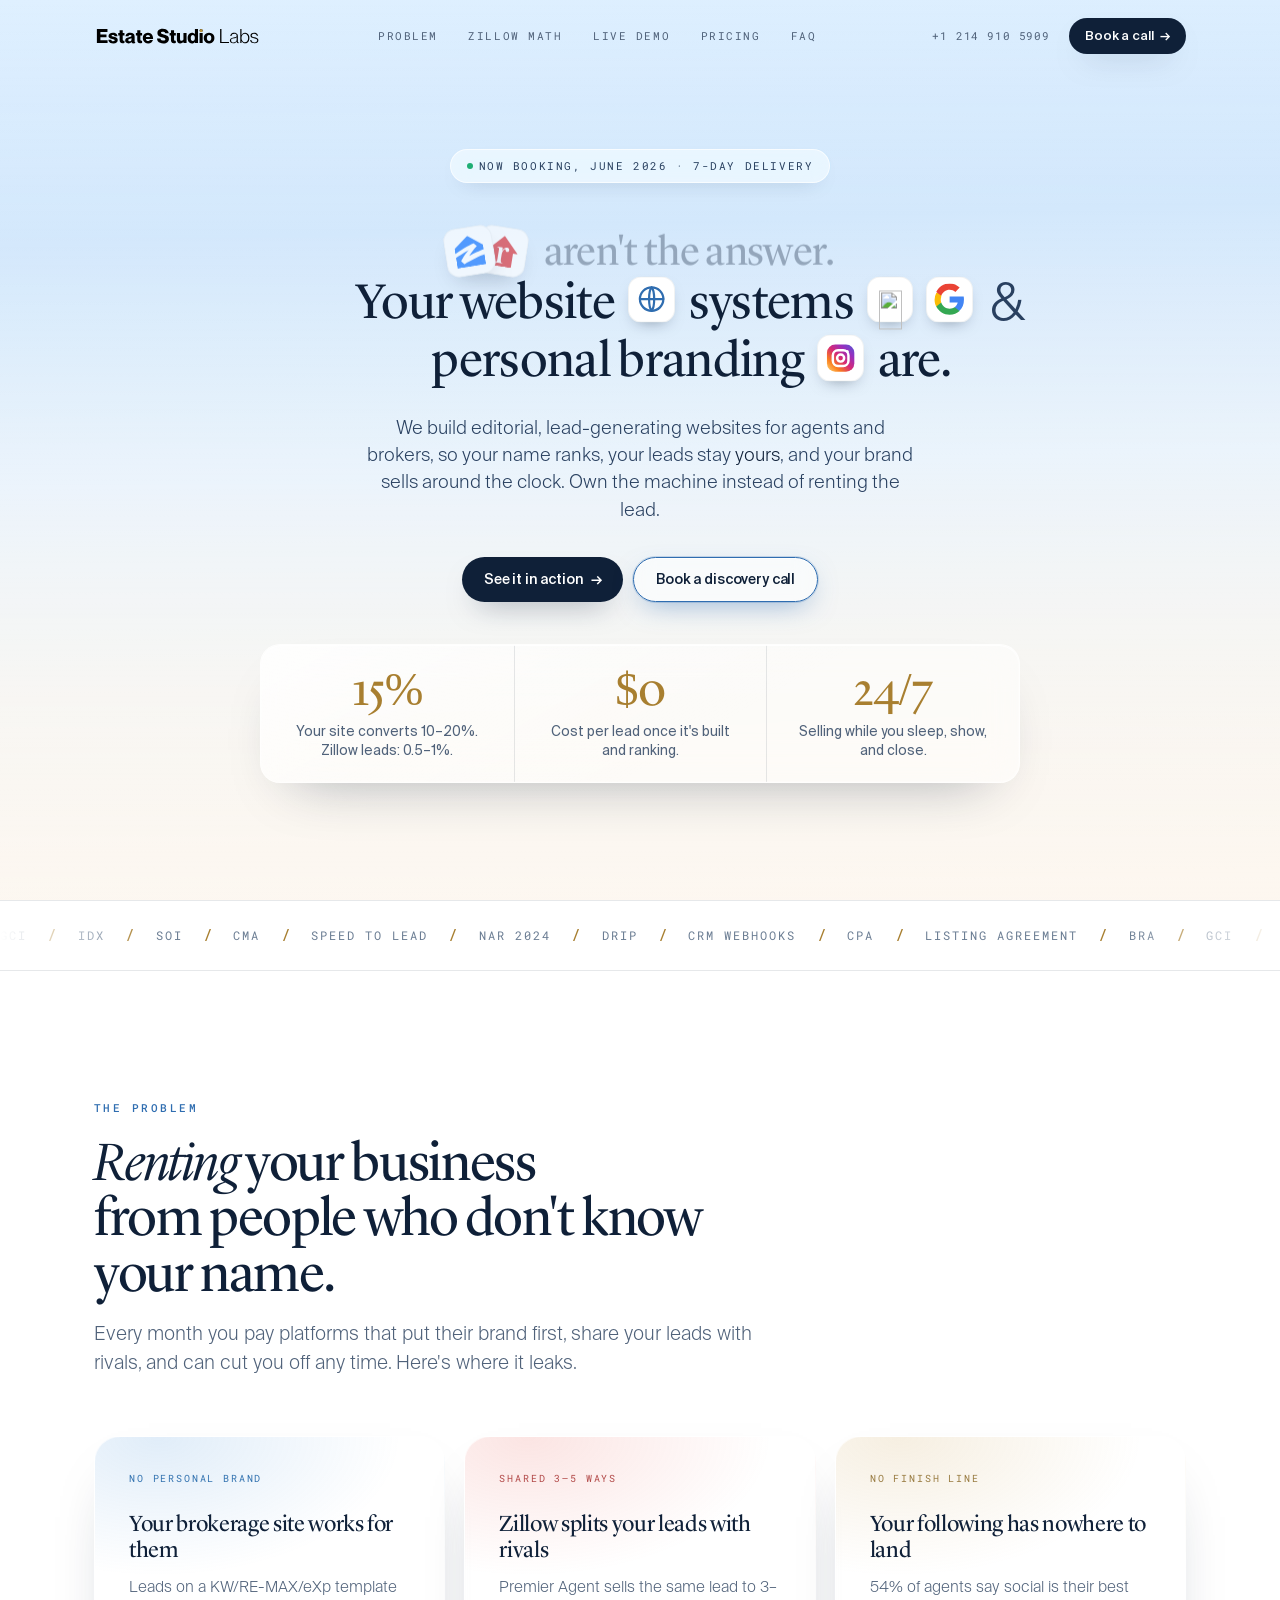
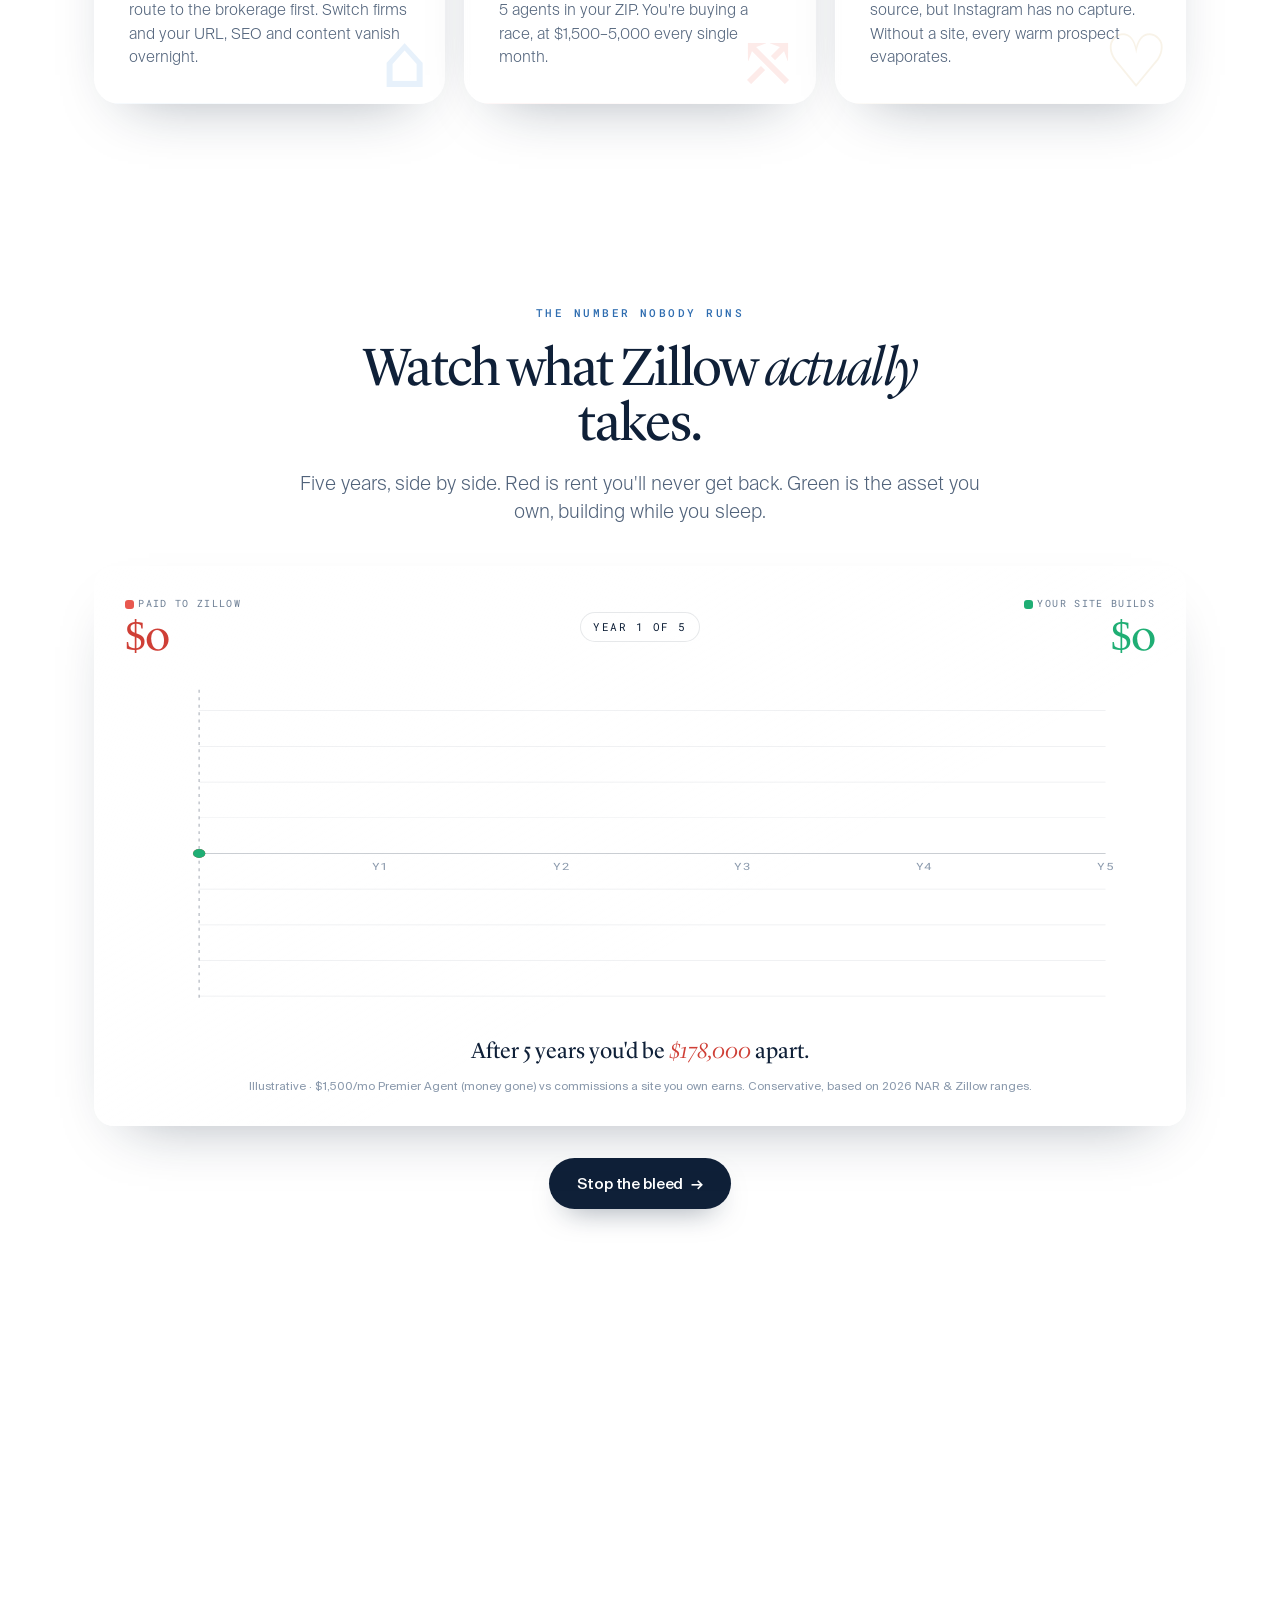
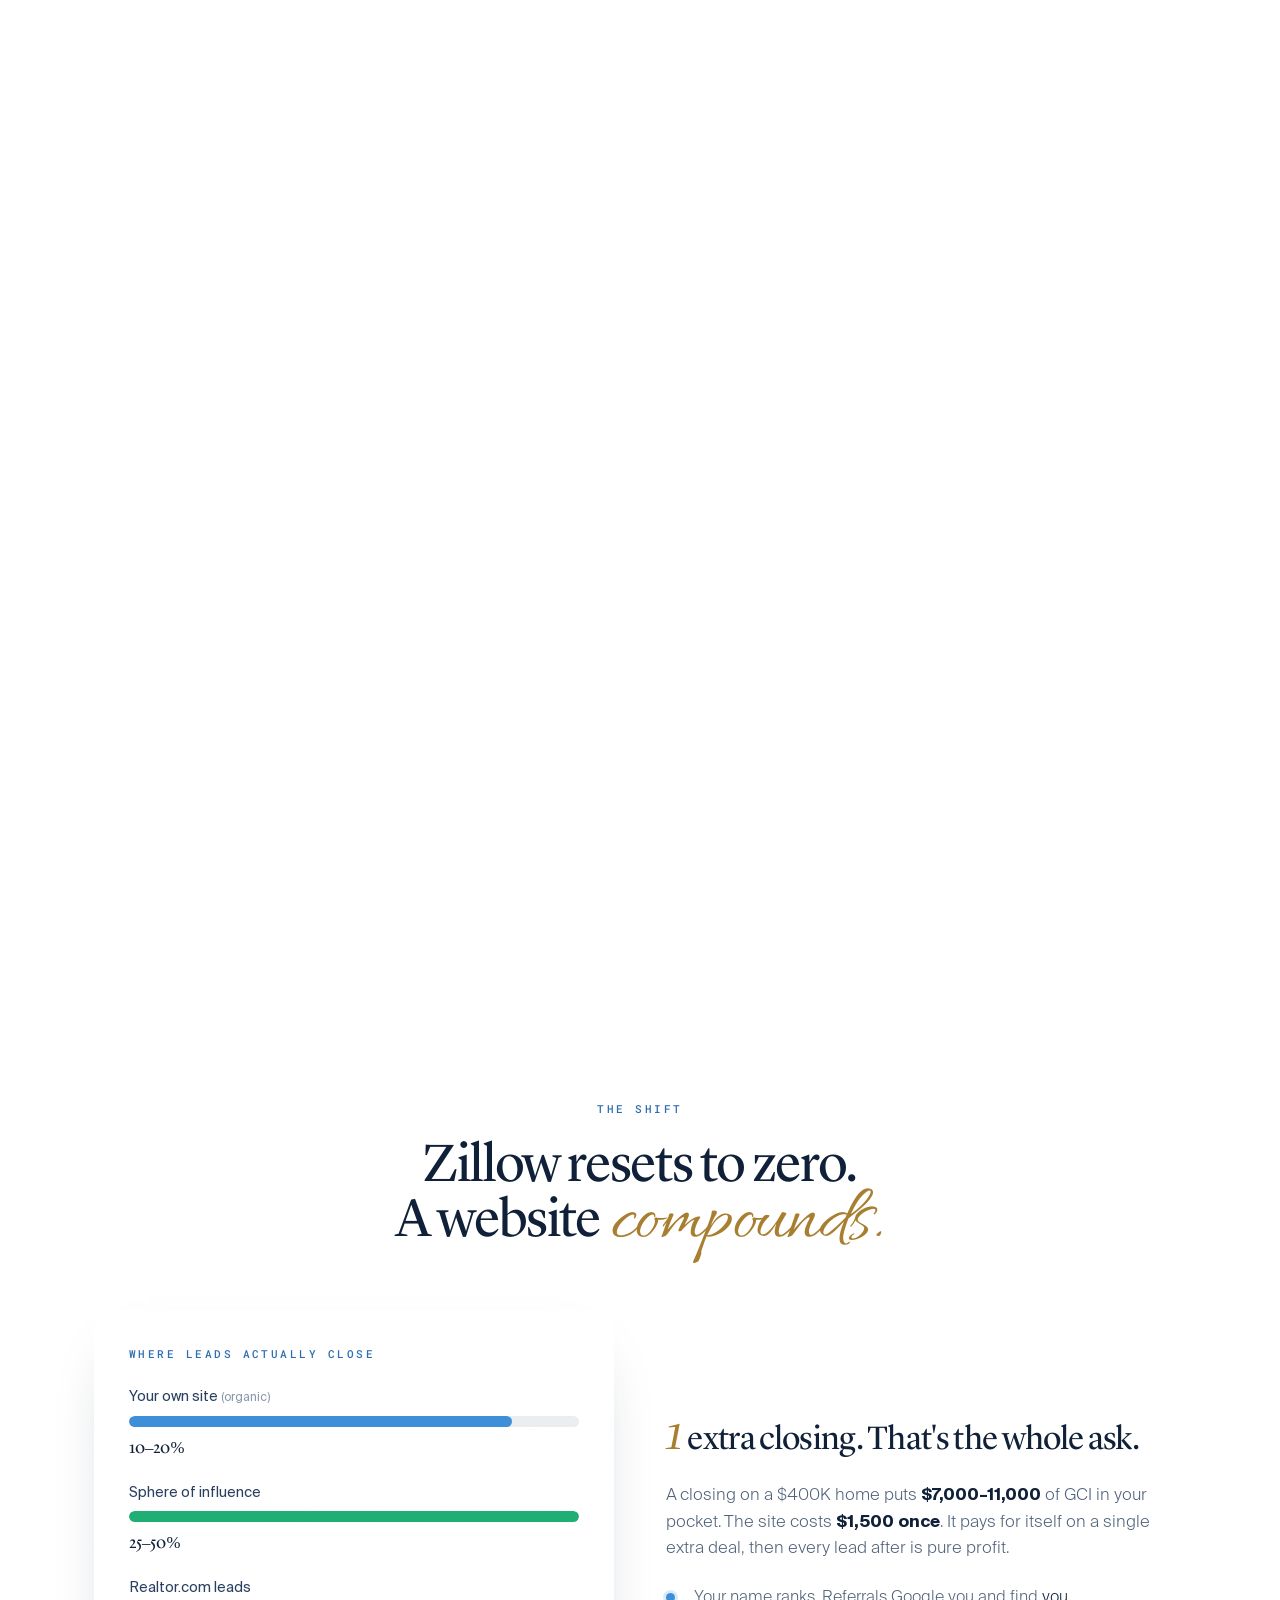
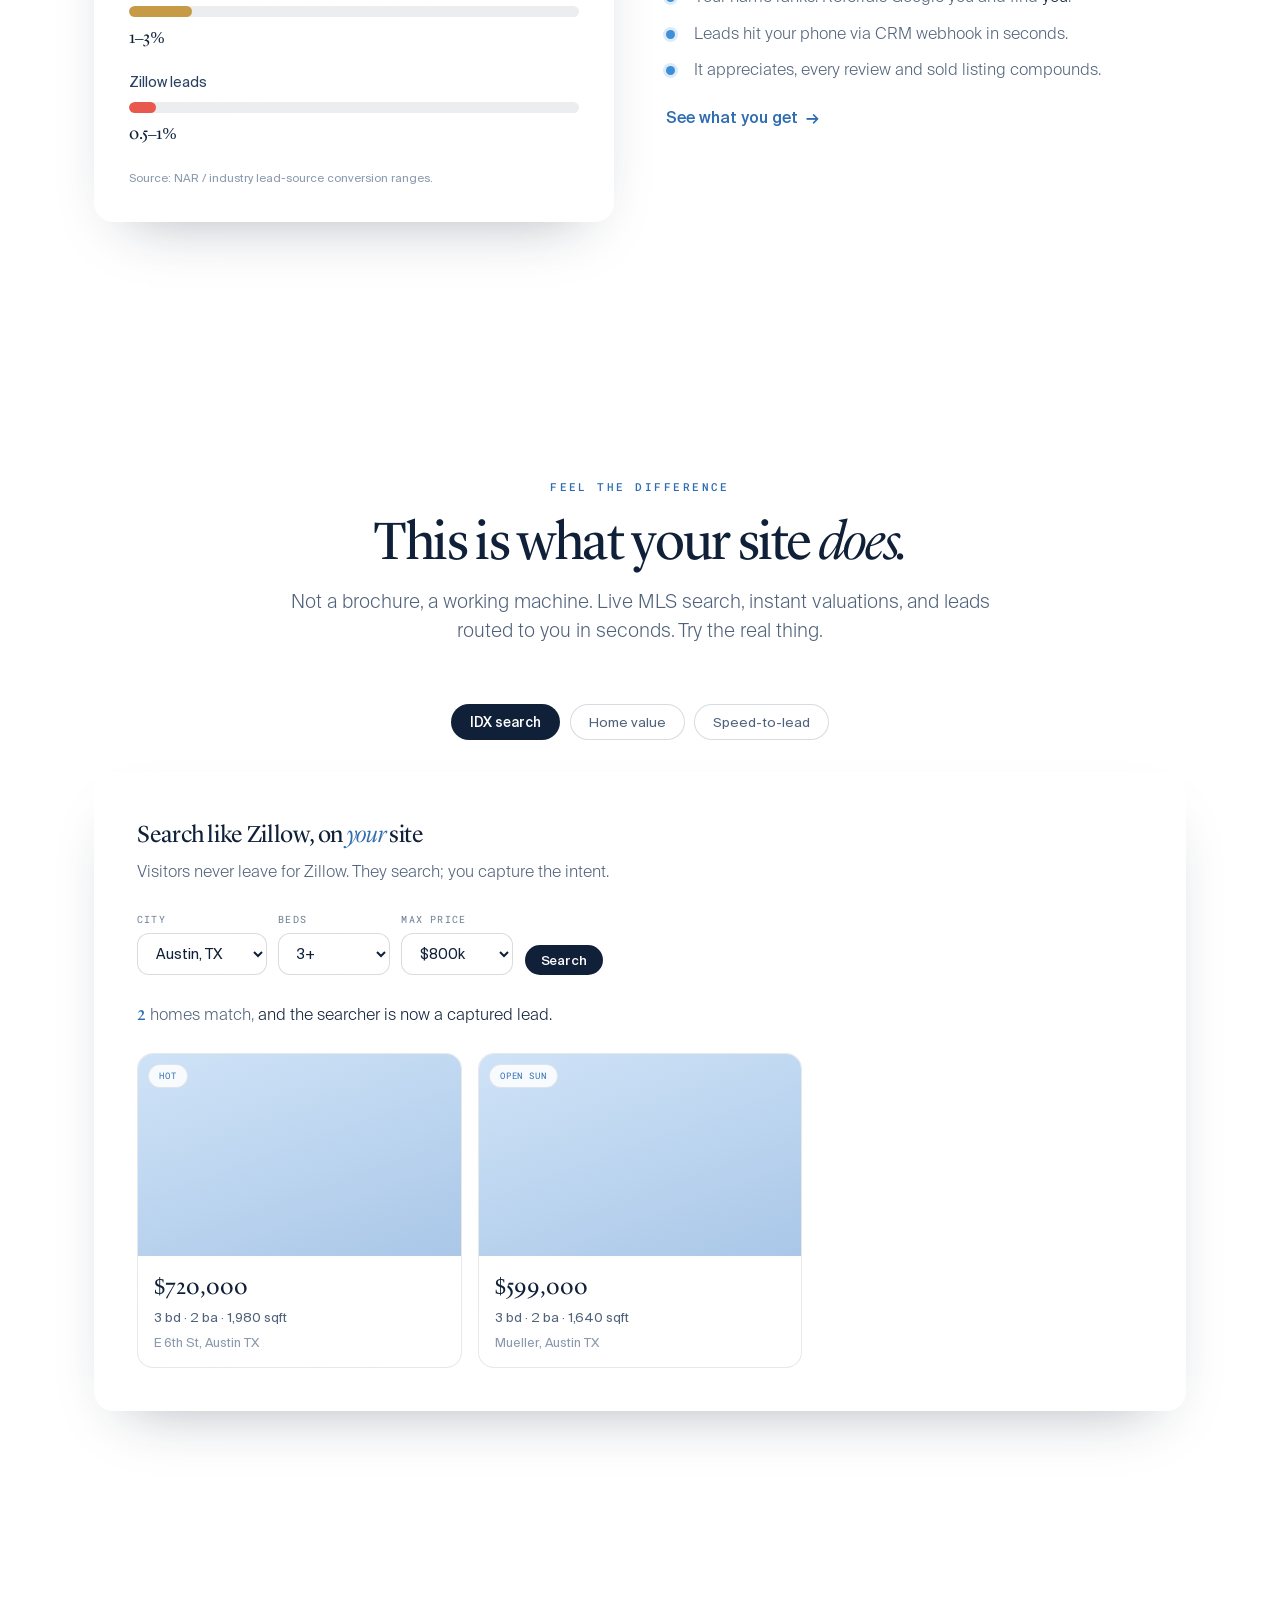
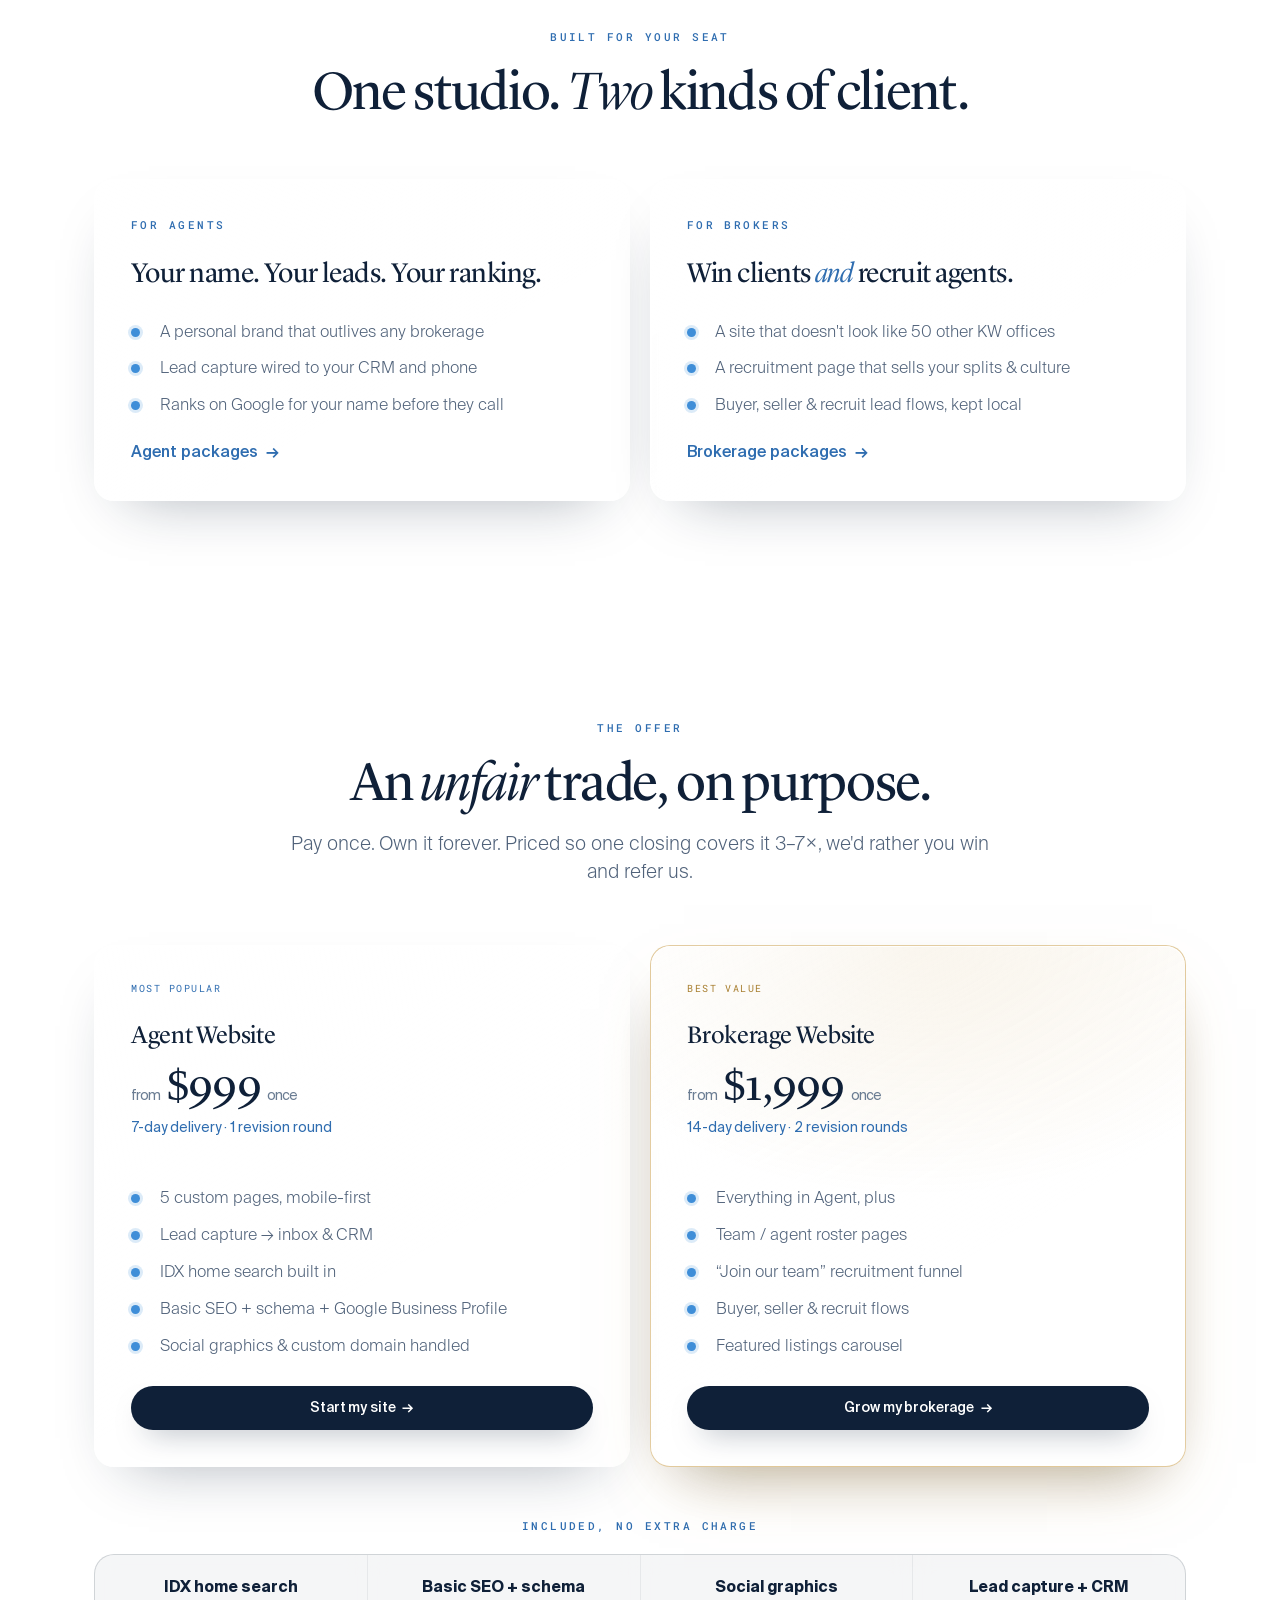
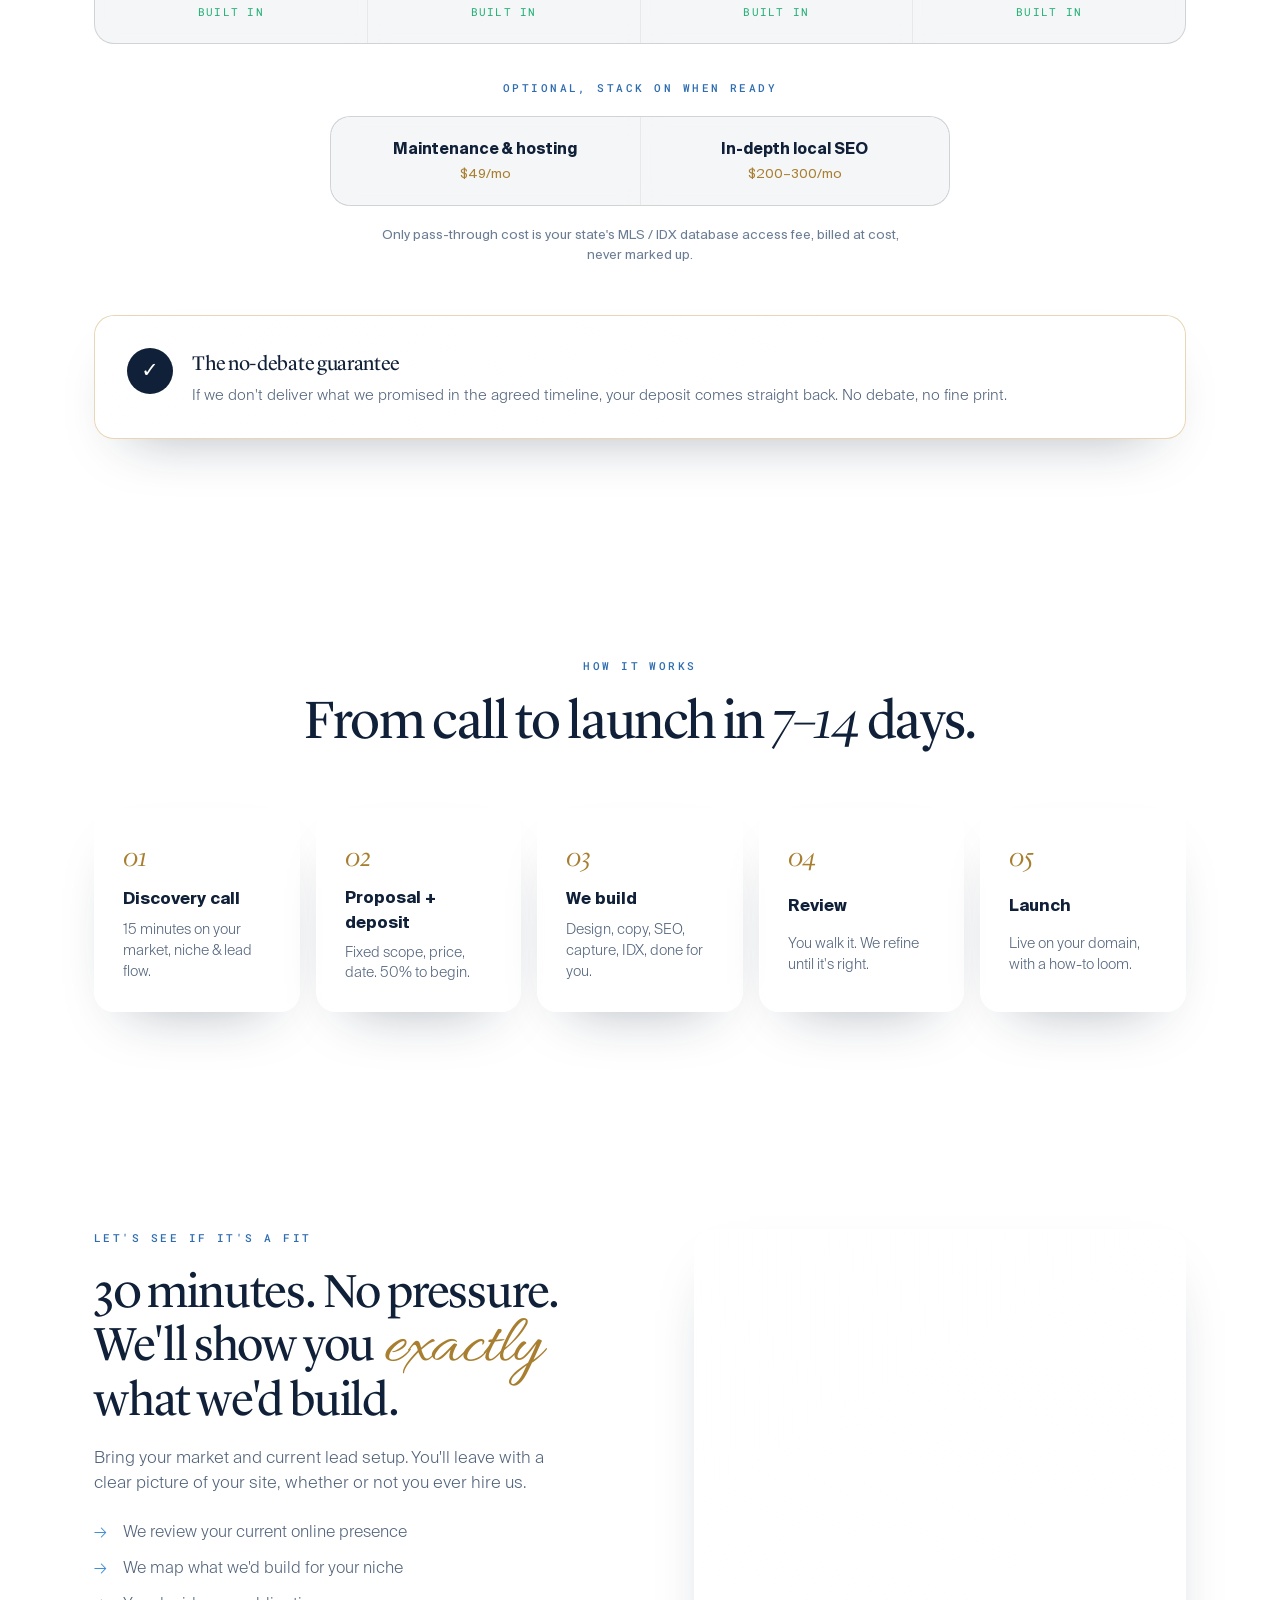
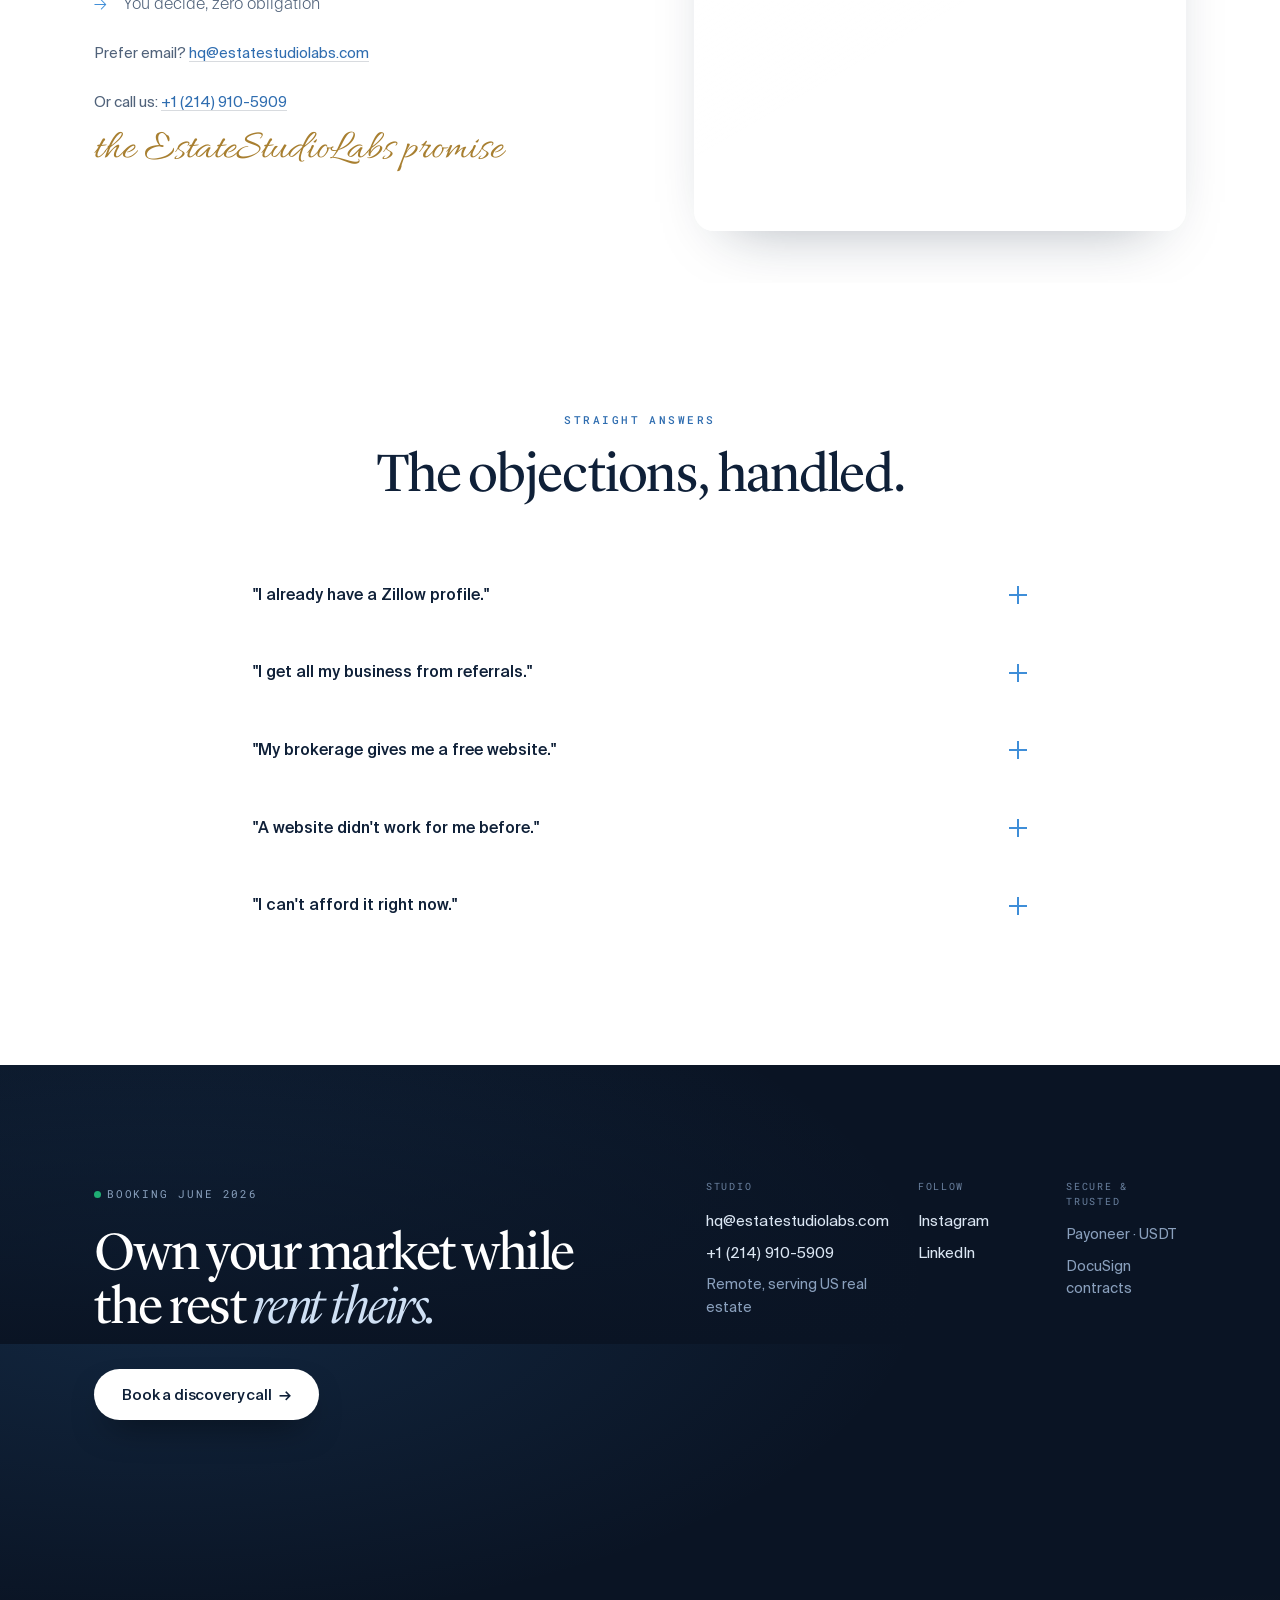
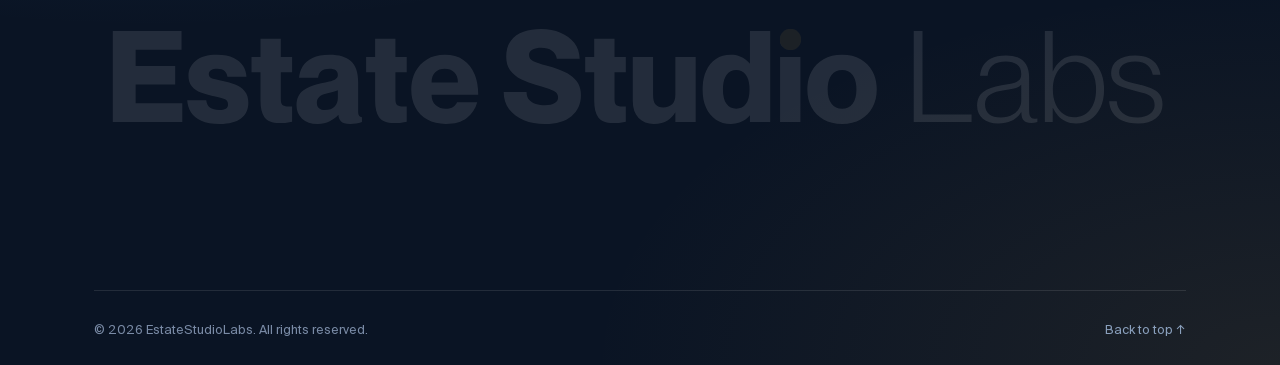
==== commit ba839d99: "Polish mobile nav, fix hero heading indent, update email + Meta icon - Email: hello@ → hq@estatestud" ====
--- a/index.html
+++ b/index.html
@@ -88,7 +88,7 @@
             </span>
             <span class="noun">systems
               <span class="brand-ic brand-ic--meta" title="Meta Ads">
-                <svg viewBox="0 0 24 24" fill="none"><defs><linearGradient id="metaGrad" x1="0" y1="0" x2="1" y2="0"><stop offset="0" stop-color="#0064E0"/><stop offset="1" stop-color="#0082FB"/></linearGradient></defs><path d="M12 12C10.5 8.8 8.5 7 7 7C4 7 2 9.2 2 12C2 14.8 4 17 7 17C8.5 17 10.5 15.2 12 12C13.5 8.8 15.5 7 17 7C20 7 22 9.2 22 12C22 14.8 20 17 17 17C15.5 17 13.5 15.2 12 12Z" stroke="url(#metaGrad)" stroke-width="3" stroke-linecap="round" stroke-linejoin="round"/></svg>
+                <img src="assets/meta-icon.svg" alt="" style="width:86%;height:86%;object-fit:contain;" />
               </span>
               <span class="brand-ic brand-ic--google" title="Google">
                 <svg viewBox="0 0 24 24"><path fill="#4285F4" d="M23 12.27c0-.79-.07-1.54-.2-2.27H12v4.51h6.19c-.27 1.44-1.08 2.66-2.3 3.48v2.89h3.72C21.78 18.99 23 15.92 23 12.27z"/><path fill="#34A853" d="M12 24c3.11 0 5.72-1.03 7.62-2.79l-3.72-2.89c-1.03.69-2.35 1.1-3.9 1.1-3 0-5.54-2.03-6.45-4.75H1.71v2.98C3.6 21.4 7.5 24 12 24z"/><path fill="#FBBC05" d="M5.55 14.67c-.23-.69-.36-1.43-.36-2.19s.13-1.5.36-2.19V7.31H1.71A11.98 11.98 0 0 0 .44 12.48c0 1.94.46 3.77 1.27 5.17l3.84-2.98z"/><path fill="#EA4335" d="M12 4.75c1.69 0 3.21.58 4.4 1.72l3.3-3.3C17.72 1.2 15.11 0 12 0 7.5 0 3.6 2.6 1.71 6.49l3.84 2.98C6.46 6.76 9 4.75 12 4.75z"/></svg>
@@ -476,7 +476,7 @@
             <li>We map what we'd build for your niche</li>
             <li>You decide, zero obligation</li>
           </ul>
-          <p class="book__email">Prefer email? <a href="mailto:hello@estatestudiolabs.com" data-cursor>hello@estatestudiolabs.com</a></p>
+          <p class="book__email">Prefer email? <a href="mailto:hq@estatestudiolabs.com" data-cursor>hq@estatestudiolabs.com</a></p>
           <p class="book__email">Or call us: <a href="tel:+12149105909" data-cursor>+1 (214) 910-5909</a></p>
           <p class="signature">the EstateStudioLabs promise</p>
         </div>
@@ -521,7 +521,7 @@
         <div class="footer__cols">
           <div class="footer__col">
             <span class="footer__label">Studio</span>
-            <a href="mailto:hello@estatestudiolabs.com" data-cursor="Email">hello@estatestudiolabs.com</a>
+            <a href="mailto:hq@estatestudiolabs.com" data-cursor="Email">hq@estatestudiolabs.com</a>
             <a href="tel:+12149105909" data-cursor="Call">+1 (214) 910-5909</a>
             <span class="footer__muted">Remote, serving US real estate</span>
           </div>
--- a/css/styles.css
+++ b/css/styles.css
@@ -187,10 +187,10 @@
 }
 /* Extra-liquid, near-transparent dark glass when the bar floats over the dark footer */
 .nav.is-scrolled.nav--on-dark {
-  background: linear-gradient(180deg, rgba(151,168,196,0.52) 0%, rgba(104,123,151,0.5) 100%);
-  -webkit-backdrop-filter: blur(20px) saturate(150%); backdrop-filter: blur(20px) saturate(150%);
-  border-color: rgba(255,255,255,0.28);
-  box-shadow: 0 18px 44px -26px rgba(0,0,0,0.5), inset 0 1px 0 rgba(255,255,255,0.4);
+  background: linear-gradient(180deg, rgba(8,16,32,0.82) 0%, rgba(10,20,36,0.78) 100%);
+  -webkit-backdrop-filter: blur(22px) saturate(140%); backdrop-filter: blur(22px) saturate(140%);
+  border-color: rgba(255,255,255,0.14);
+  box-shadow: 0 18px 44px -26px rgba(0,0,0,0.65), inset 0 1px 0 rgba(255,255,255,0.12);
 }
 .nav--on-dark .nav__links a, .nav--on-dark .nav__login { color: rgba(255,255,255,0.82); }
 .nav--on-dark .nav__links a:hover { color: #fff; }
@@ -215,10 +215,28 @@
 .nav__toggle.is-open span:nth-child(1) { transform: translateY(7px) rotate(45deg); }
 .nav__toggle.is-open span:nth-child(2) { opacity: 0; }
 .nav__toggle.is-open span:nth-child(3) { transform: translateY(-7px) rotate(-45deg); }
-.nav__drawer { position: fixed; inset: 70px 0 auto 0; background: rgba(255,255,255,0.92); -webkit-backdrop-filter: blur(22px); backdrop-filter: blur(22px); display: flex; flex-direction: column; gap: 0.2rem; padding: 1.3rem var(--pad) 1.8rem; border-bottom: 1px solid var(--line); transform: translateY(-120%); transition: transform 0.4s var(--ease); z-index: 99; }
-.nav__drawer.is-open { transform: translateY(0); }
-.nav__drawer a { padding: 14px 4px; font-size: 1.05rem; color: var(--ink); border-bottom: 1px solid var(--line); }
-.nav__drawer .pill { margin-top: 1rem; justify-content: center; }
+.nav__drawer {
+  position: fixed; inset: 70px 0 auto 0;
+  background: rgba(255,255,255,0.97);
+  -webkit-backdrop-filter: blur(28px) saturate(180%); backdrop-filter: blur(28px) saturate(180%);
+  display: flex; flex-direction: column; gap: 0;
+  padding: 0.6rem var(--pad) 1.6rem;
+  border-bottom: 1px solid var(--line);
+  border-radius: 0 0 22px 22px;
+  box-shadow: 0 24px 52px -20px rgba(15,32,56,0.22);
+  opacity: 0; transform: translateY(-10px); pointer-events: none;
+  transition: opacity 0.32s var(--ease), transform 0.32s var(--ease);
+  z-index: 99;
+}
+.nav__drawer.is-open { opacity: 1; transform: translateY(0); pointer-events: auto; }
+.nav__drawer a {
+  padding: 15px 8px; font-size: 0.98rem; font-weight: 500; letter-spacing: -0.01em;
+  color: var(--ink); border-bottom: 1px solid var(--line);
+  transition: color 0.2s, padding-left 0.2s var(--ease);
+}
+.nav__drawer a:last-of-type { border-bottom: none; }
+.nav__drawer a:not(.pill):hover { color: var(--sky-deep); padding-left: 12px; }
+.nav__drawer .pill { margin-top: 1.1rem; justify-content: center; font-size: 0.92rem; }
 
 /* ------------------------------ HERO ------------------------------ */
 .hero { position: relative; min-height: 100svh; display: flex; align-items: center; padding-top: 96px; padding-bottom: 64px; overflow: hidden; }
@@ -232,8 +250,8 @@
 .hero__line { display: flex; flex-wrap: wrap; align-items: center; justify-content: center; gap: 0.12em 0.28em; font-size: clamp(1.6rem, 4.8vw, 3.15rem); }
 /* upper line sits back: dimmed, slightly smaller, gently blurred → reads "in the distance" */
 .hero__line--top { font-size: clamp(1.35rem, 4vw, 2.6rem); color: var(--slate-2); opacity: 0.62; filter: blur(0.3px); transform: translateY(0.04em); }
-/* lower line steps forward and is inset right so it overshadows the line above */
-.hero__line--bottom { margin-top: 0.04em; padding-left: clamp(8px, 8vw, 120px); }
+/* lower line steps forward and is inset right so it overshadows the line above — only on wider viewports */
+.hero__line--bottom { margin-top: 0.04em; padding-left: 0; }
 .hero__title-txt { white-space: nowrap; }
 .hero__amp { font-family: var(--font-ui); font-weight: 300; font-style: normal; color: var(--ink-soft); padding: 0 0.06em; }
 
@@ -555,6 +573,7 @@
   .proof__grid { grid-template-columns: repeat(3, 1fr); }
   .demo__portfolio-grid { grid-template-columns: 1fr 1fr; }
   .idx__results { grid-template-columns: repeat(3, 1fr); }
+  .hero__line--bottom { padding-left: clamp(30px, 8vw, 120px); }
   .footer__top { grid-template-columns: 1.15fr 1fr; align-items: start; }
   .footer__cols { grid-template-columns: repeat(3, 1fr); }
   .footer__bottom { flex-direction: row; justify-content: space-between; align-items: center; }
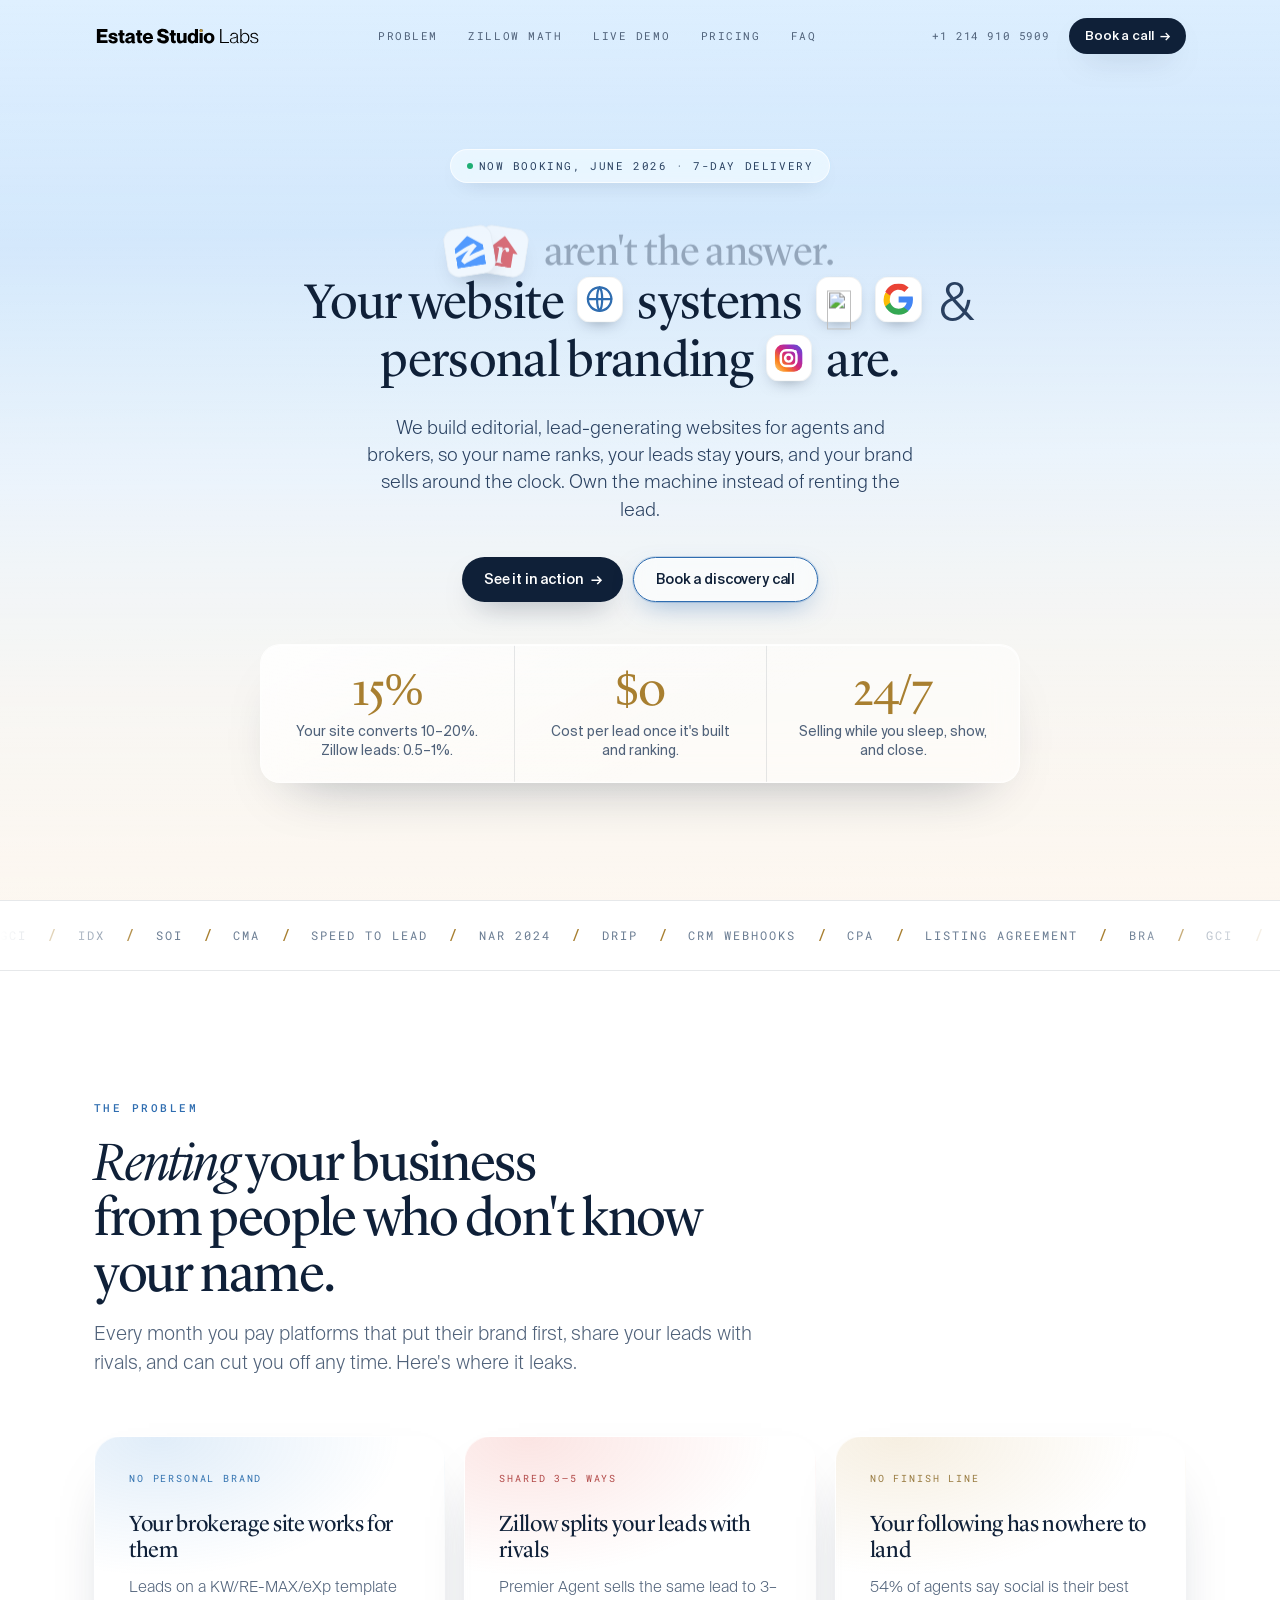
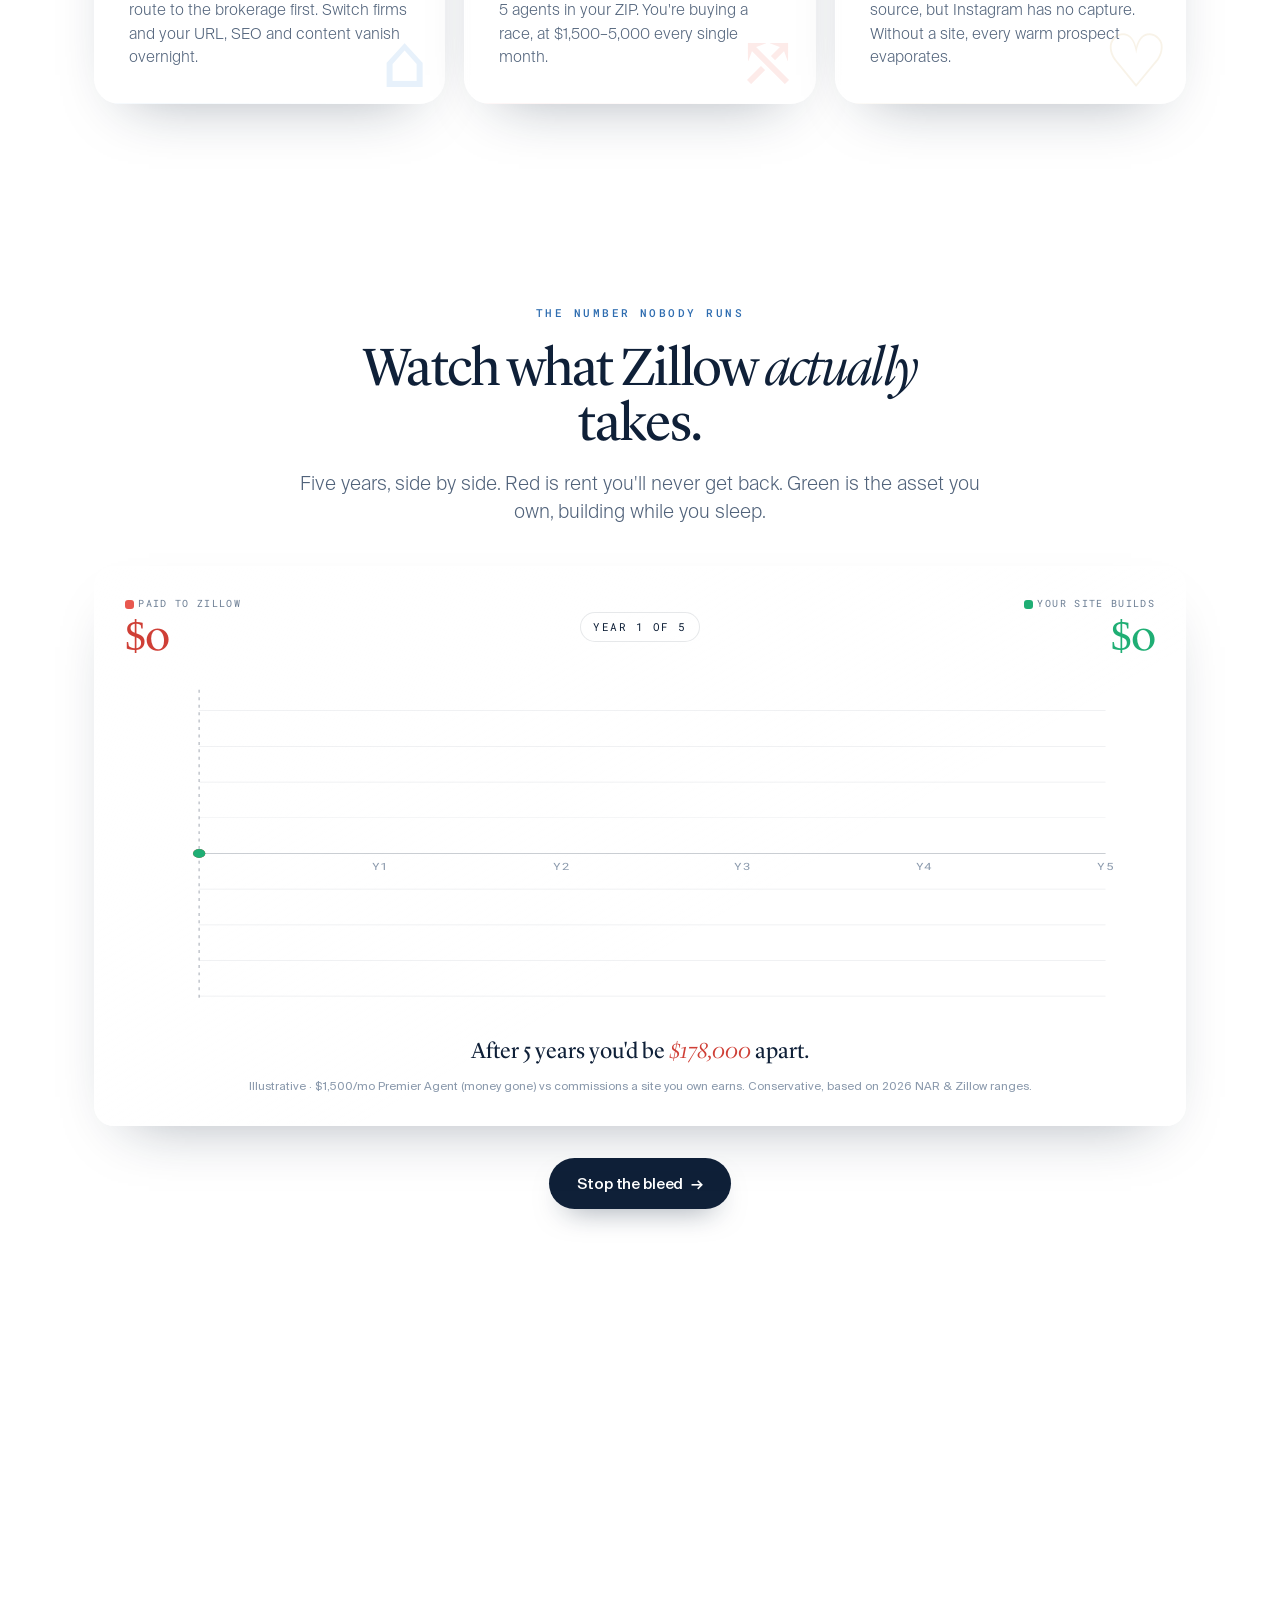
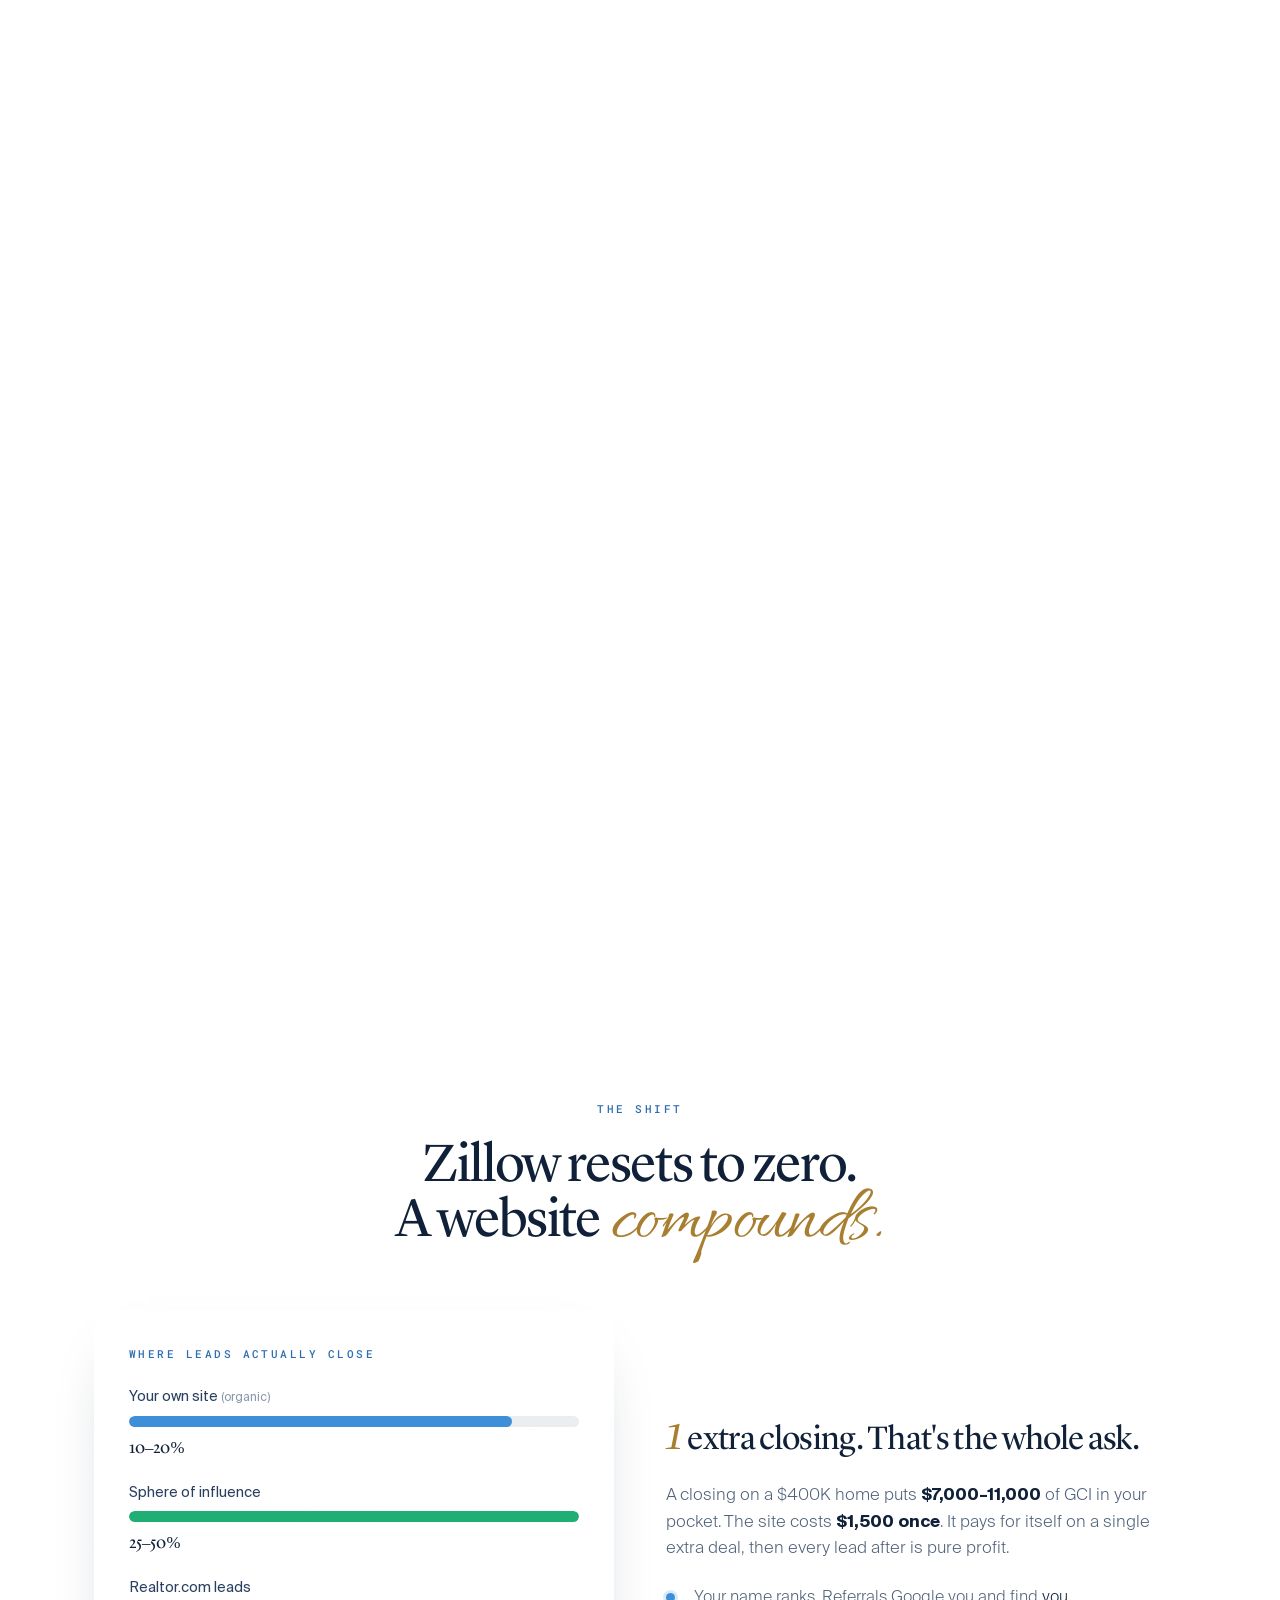
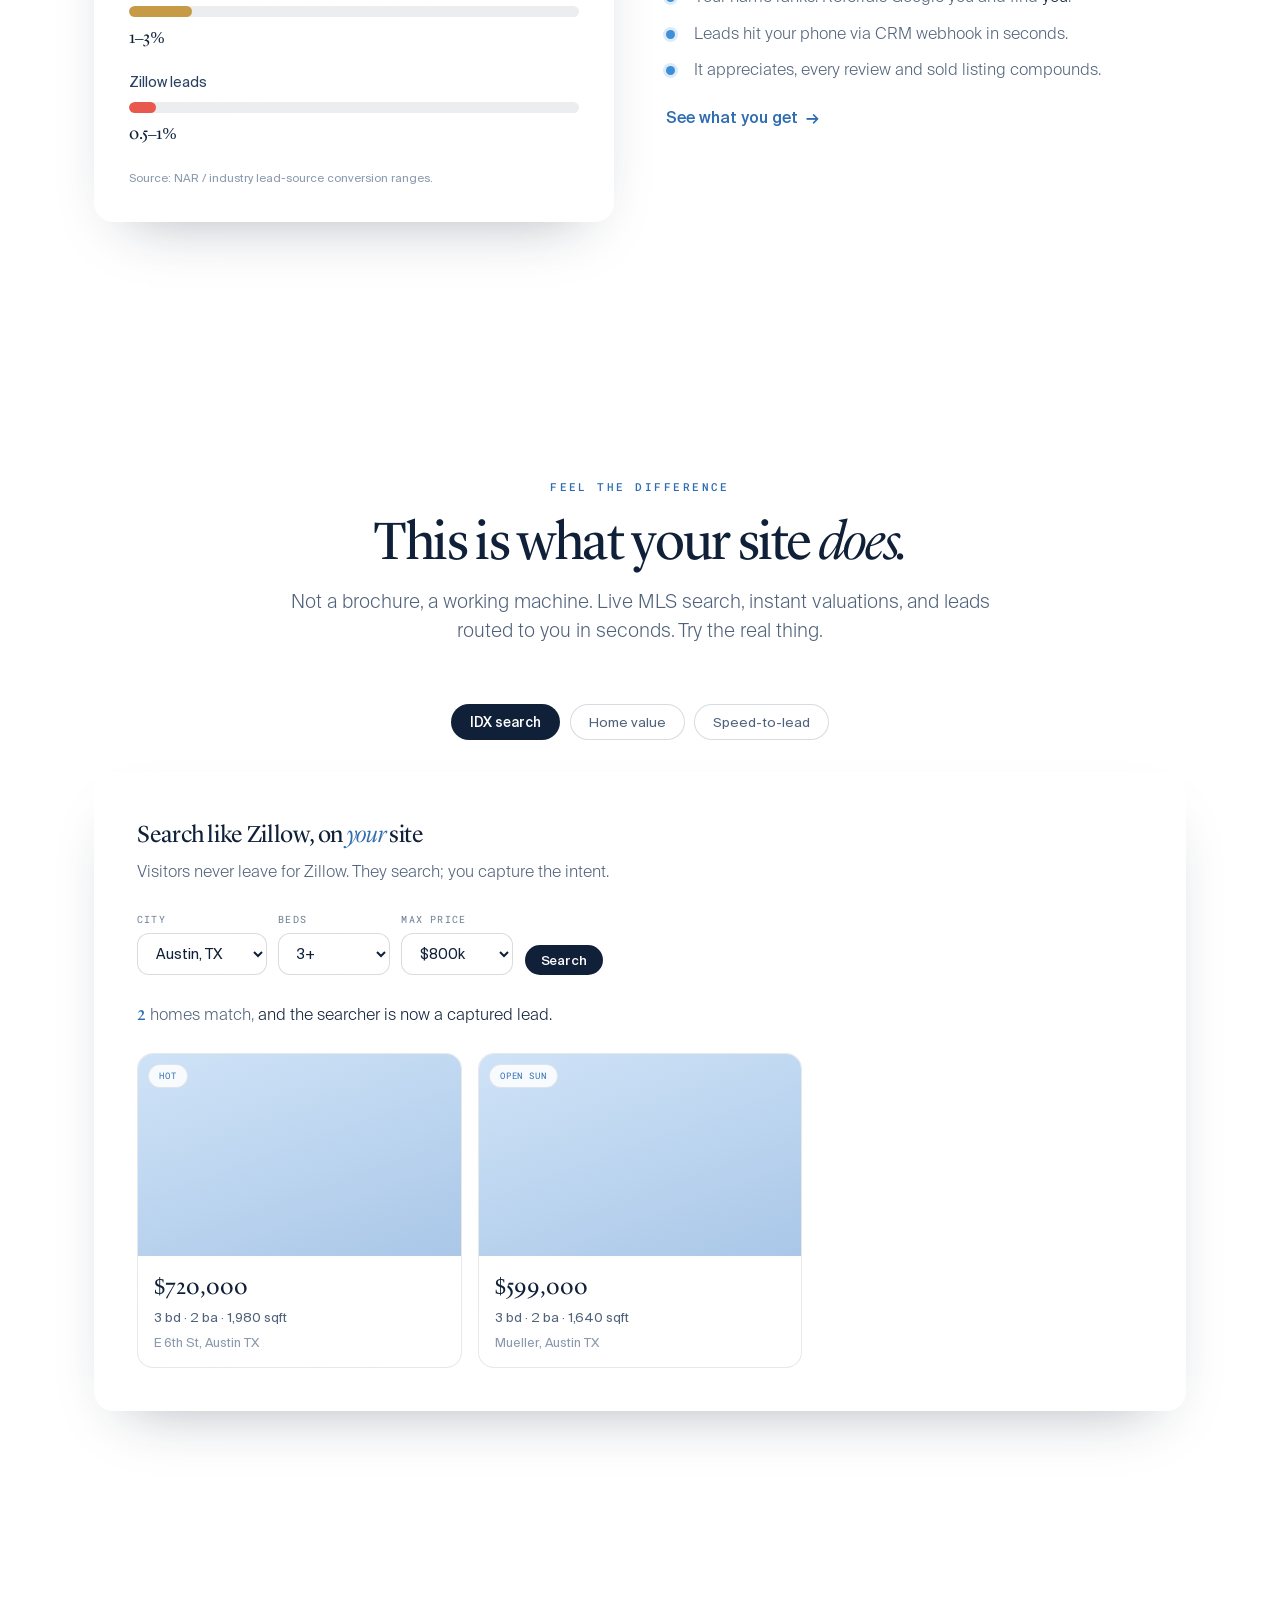
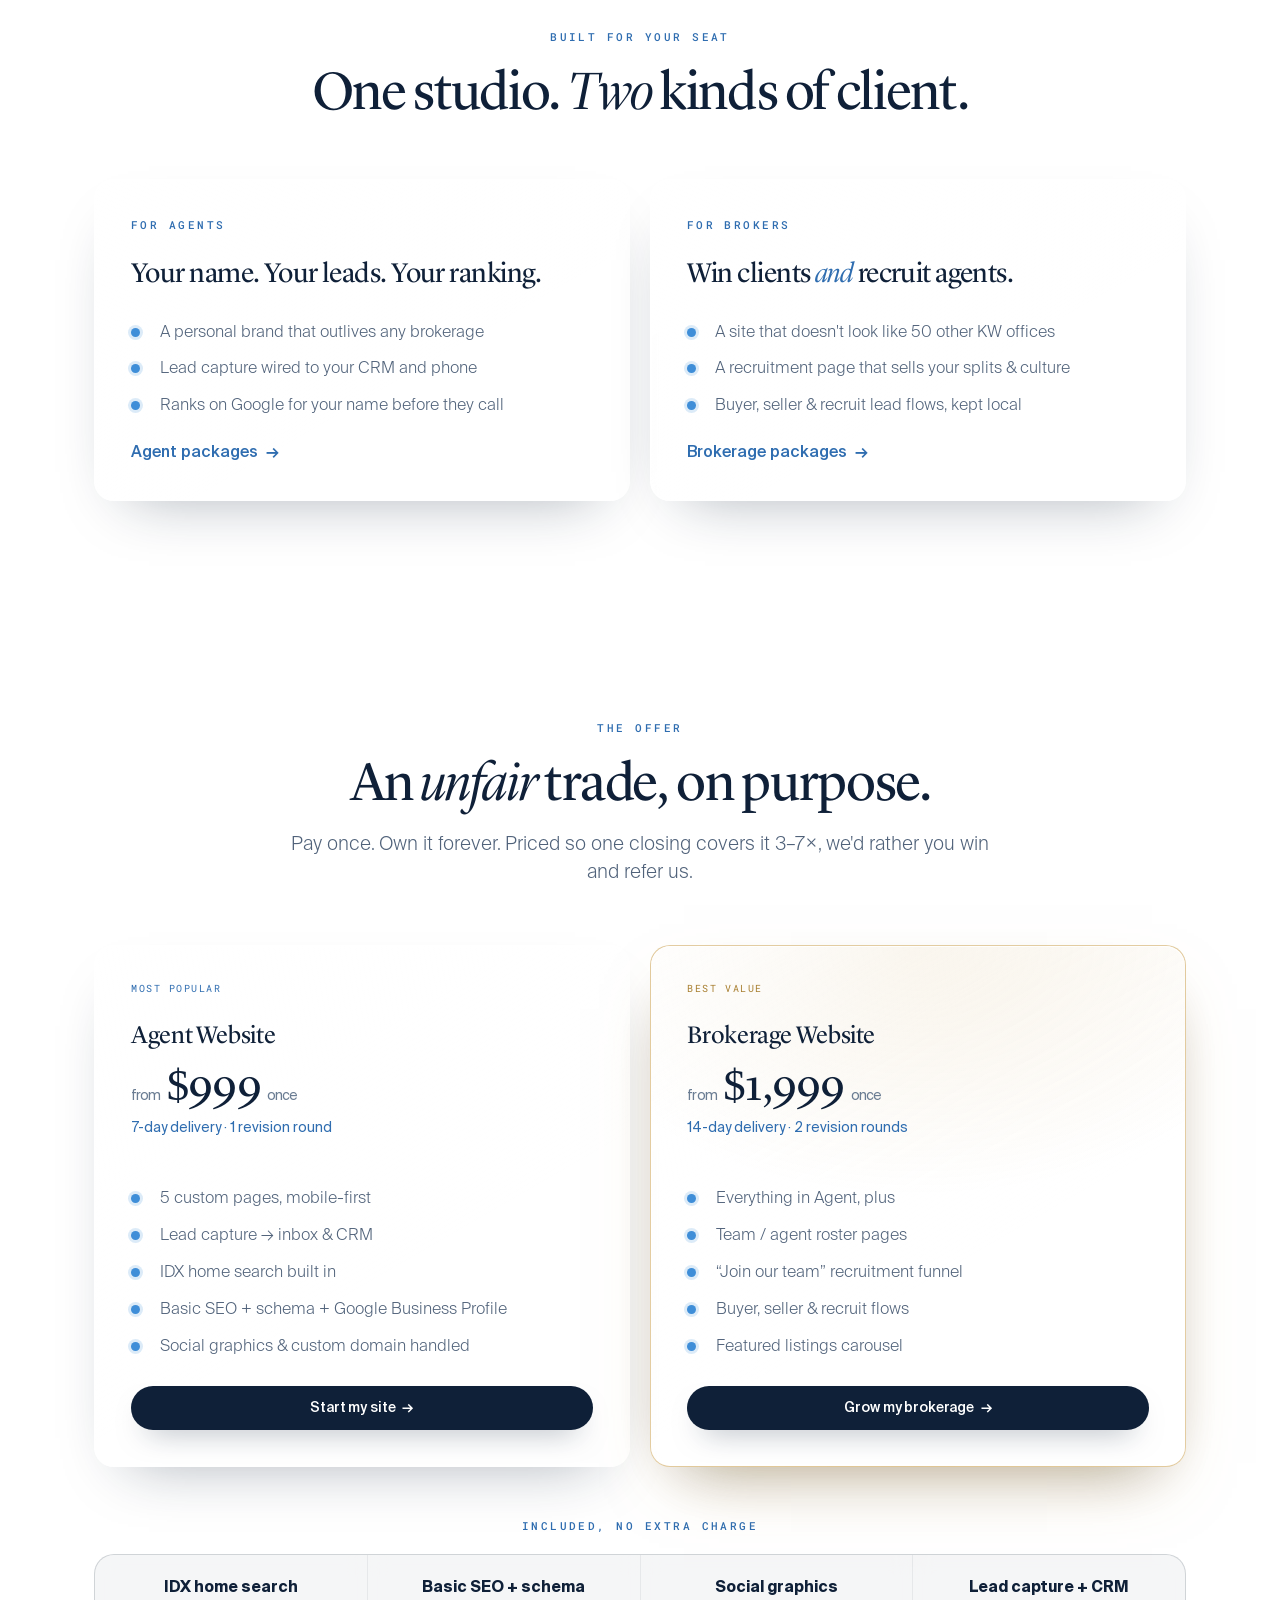
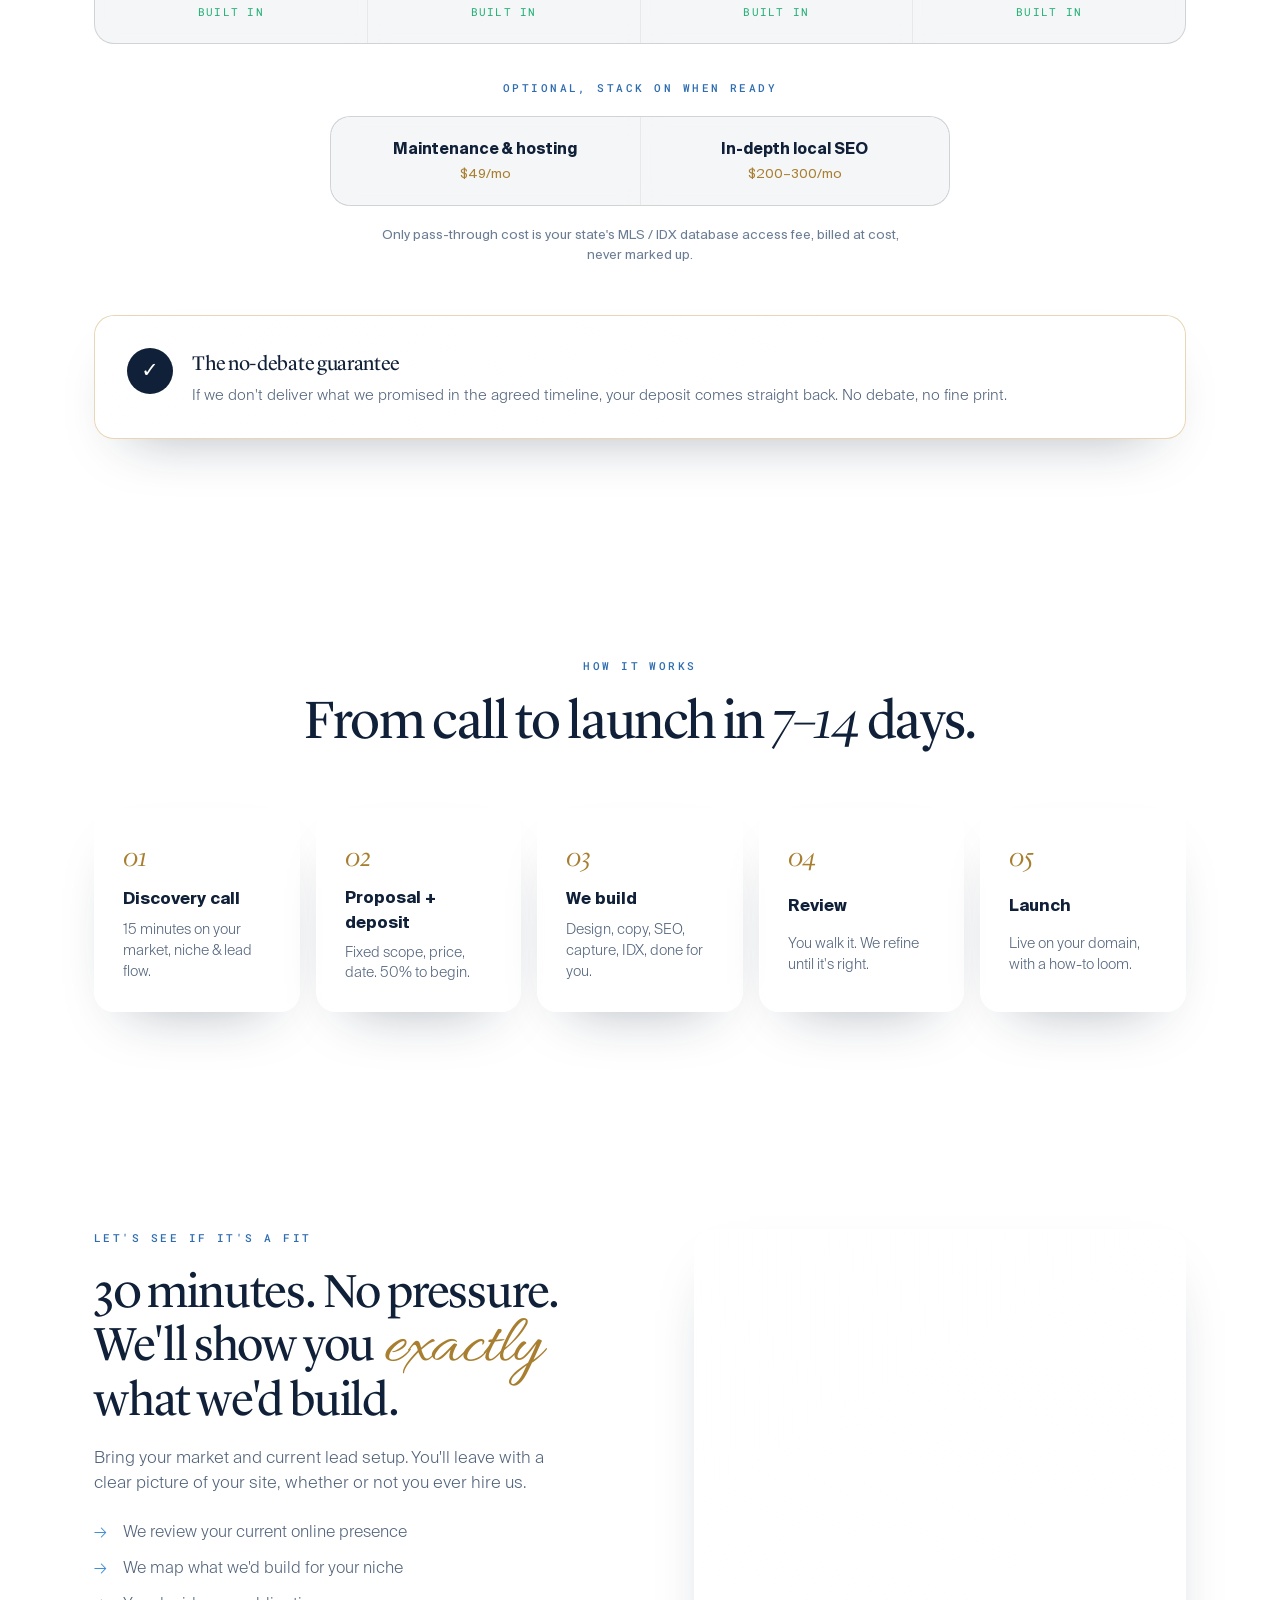
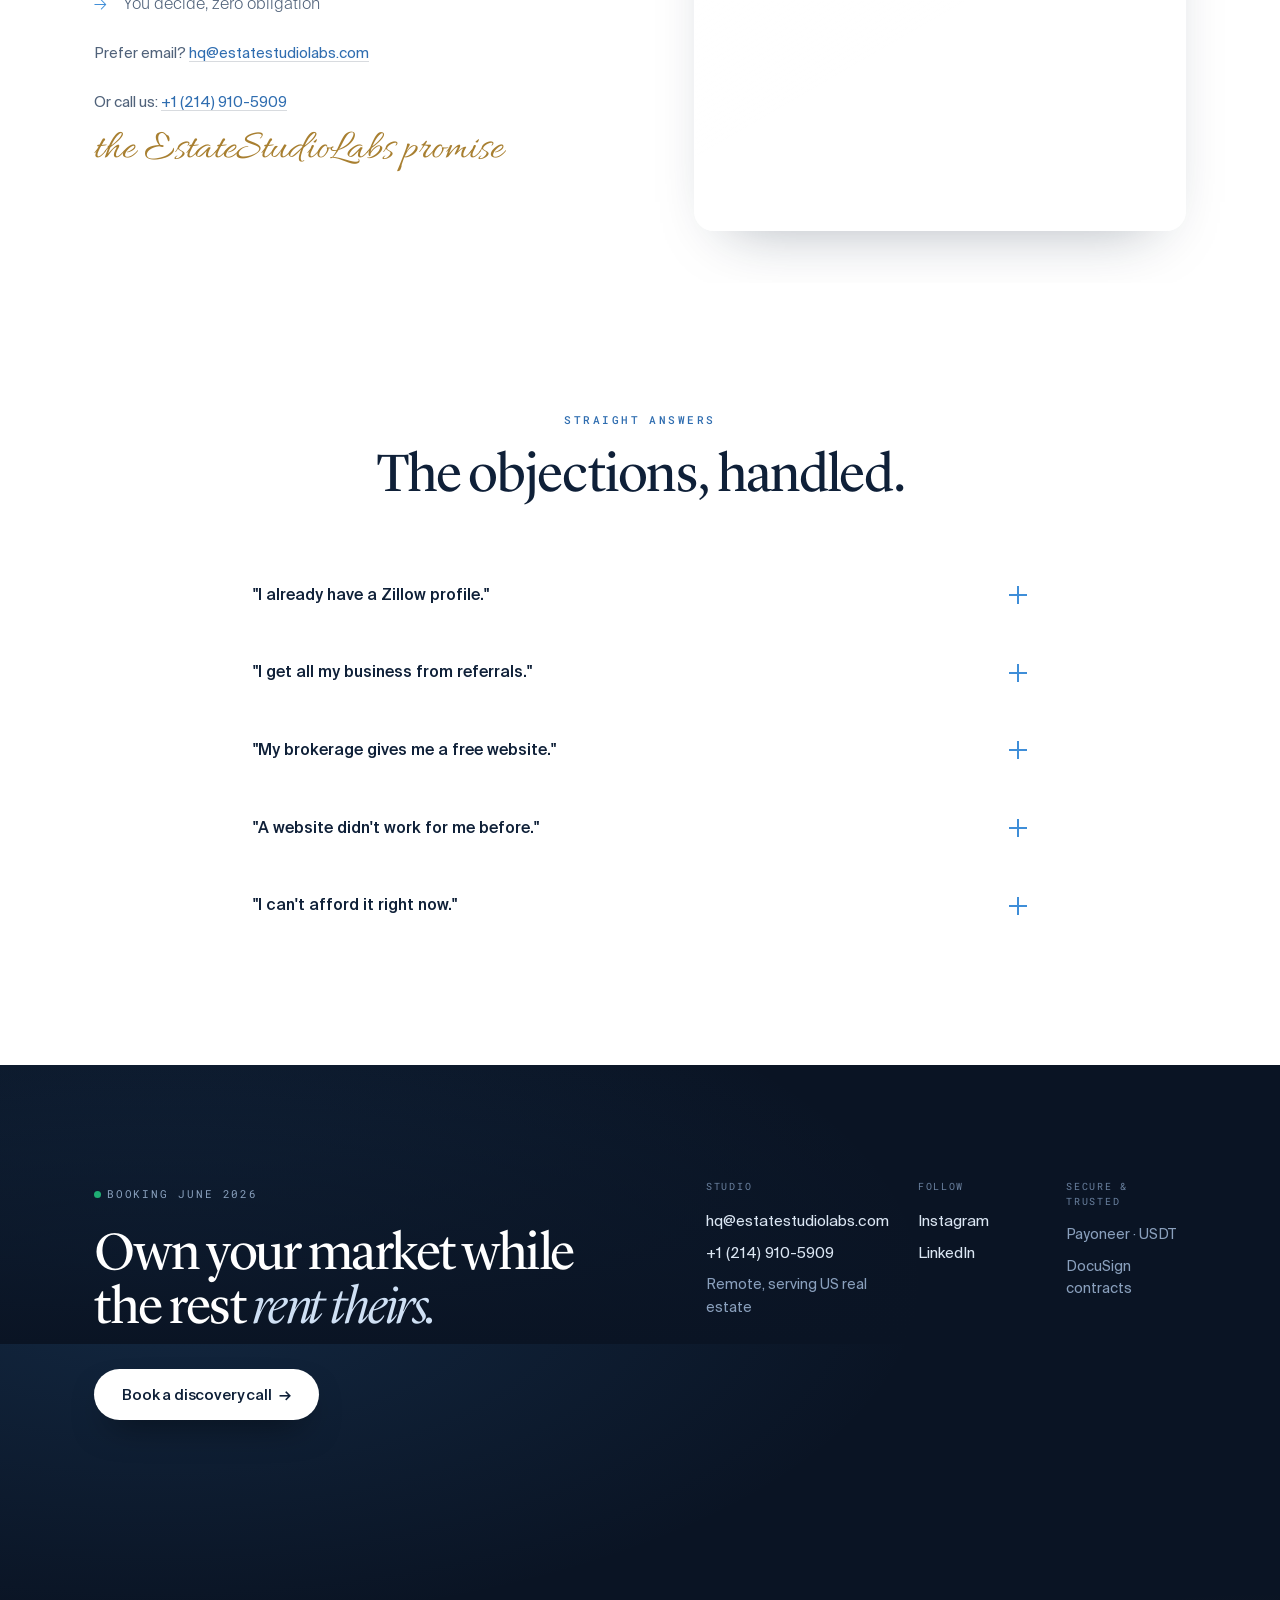
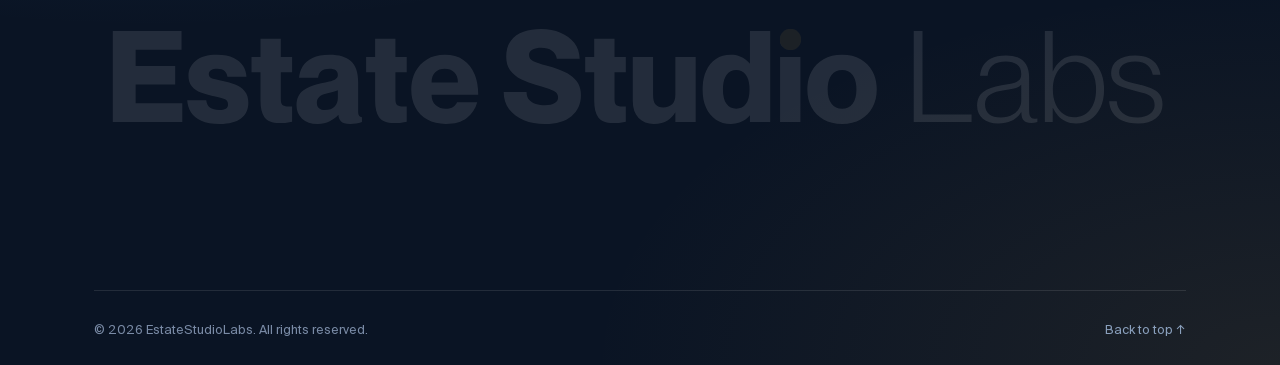
==== commit f0715a1b: "Add comprehensive SEO: meta tags, OG/Twitter, JSON-LD, robots, sitemap - Title updated to include ta" ====
--- a/index.html
+++ b/index.html
@@ -3,16 +3,126 @@
 <head>
   <meta charset="UTF-8" />
   <meta name="viewport" content="width=device-width, initial-scale=1.0" />
-  <title>EstateStudioLabs, Own your market</title>
-  <meta name="description" content="Lead-generating websites for US real estate agents and brokers. Rank on Google, capture your own leads, own your brand, instead of renting them from Zillow." />
-
+
+  <!-- ===== SEO CORE ===== -->
+  <title>EstateStudioLabs | Real Estate Websites for Agents and Brokers</title>
+  <meta name="description" content="Website design for US real estate agents and brokers. Lead-generating sites that rank on Google and capture buyers and sellers. Call +1 214 910 5909." />
+  <meta name="keywords" content="estate studio labs, estate studio, real estate website design, realtor website, IDX website, real estate lead generation, website for real estate agent, real estate agent website builder, website for realtors, real estate broker website" />
+  <meta name="robots" content="index, follow, max-snippet:-1, max-image-preview:large, max-video-preview:-1" />
+  <meta name="author" content="EstateStudioLabs" />
+  <meta name="theme-color" content="#0f2038" />
+  <link rel="canonical" href="https://estatestudiolabs.com/" />
+
+  <!-- ===== OPEN GRAPH (link previews on iMessage, WhatsApp, Slack, LinkedIn, Facebook) ===== -->
   <meta property="og:type" content="website" />
-  <meta property="og:title" content="EstateStudioLabs, Websites for Realtors" />
-  <meta property="og:description" content="Custom real estate websites that generate leads. Built for agents and brokers." />
-  <meta property="og:image" content="assets/Logo Black.png" />
-
+  <meta property="og:site_name" content="EstateStudioLabs" />
+  <meta property="og:url" content="https://estatestudiolabs.com/" />
+  <meta property="og:title" content="EstateStudioLabs | Real Estate Websites for Agents and Brokers" />
+  <meta property="og:description" content="We build lead-generating websites for US real estate agents and brokers. Rank on Google, capture buyers and sellers, and own your brand. Contact: hq@estatestudiolabs.com" />
+  <meta property="og:image" content="https://estatestudiolabs.com/assets/og-image.png" />
+  <meta property="og:image:width" content="1200" />
+  <meta property="og:image:height" content="630" />
+  <meta property="og:image:alt" content="EstateStudioLabs — Real Estate Websites for Agents and Brokers" />
+  <meta property="og:locale" content="en_US" />
+
+  <!-- ===== TWITTER / X CARD ===== -->
+  <meta name="twitter:card" content="summary_large_image" />
+  <meta name="twitter:title" content="EstateStudioLabs | Real Estate Websites for Agents and Brokers" />
+  <meta name="twitter:description" content="Lead-generating websites for US real estate agents and brokers. Rank on Google, capture buyers and sellers. Call +1 214 910 5909." />
+  <meta name="twitter:image" content="https://estatestudiolabs.com/assets/og-image.png" />
+  <meta name="twitter:image:alt" content="EstateStudioLabs — Real Estate Websites for Agents and Brokers" />
+
+  <!-- ===== STRUCTURED DATA (JSON-LD) ===== -->
+  <script type="application/ld+json">
+  {
+    "@context": "https://schema.org",
+    "@graph": [
+      {
+        "@type": "Organization",
+        "@id": "https://estatestudiolabs.com/#organization",
+        "name": "EstateStudioLabs",
+        "alternateName": ["Estate Studio Labs", "Estate Studio"],
+        "url": "https://estatestudiolabs.com/",
+        "logo": {
+          "@type": "ImageObject",
+          "url": "https://estatestudiolabs.com/assets/og-image.png",
+          "width": 1200,
+          "height": 630
+        },
+        "description": "Website design and digital marketing for US real estate agents and brokers. We build editorial, lead-generating websites with IDX integration, CRM automation, and Google Business Profile setup.",
+        "email": "hq@estatestudiolabs.com",
+        "telephone": "+1-214-910-5909",
+        "areaServed": {
+          "@type": "Country",
+          "name": "United States"
+        },
+        "knowsAbout": [
+          "Real estate website design",
+          "IDX property search integration",
+          "Real estate lead generation",
+          "CRM integration for real estate",
+          "Google Business Profile setup",
+          "Real estate digital marketing",
+          "Realtor personal branding"
+        ]
+      },
+      {
+        "@type": "WebSite",
+        "@id": "https://estatestudiolabs.com/#website",
+        "url": "https://estatestudiolabs.com/",
+        "name": "EstateStudioLabs",
+        "description": "Real estate websites for agents and brokers that rank on Google, capture leads, and convert visitors into buyers and sellers.",
+        "publisher": {
+          "@id": "https://estatestudiolabs.com/#organization"
+        }
+      },
+      {
+        "@type": "Service",
+        "name": "Real Estate Website Design and Lead Generation",
+        "provider": {
+          "@id": "https://estatestudiolabs.com/#organization"
+        },
+        "description": "Editorial, lead-generating websites for US real estate agents and brokers. Includes IDX property search, home valuation tools, CRM automation, and Google Business Profile setup.",
+        "areaServed": {
+          "@type": "Country",
+          "name": "United States"
+        },
+        "hasOfferCatalog": {
+          "@type": "OfferCatalog",
+          "name": "Real Estate Website Packages",
+          "itemListElement": [
+            {
+              "@type": "Offer",
+              "name": "Core",
+              "description": "Personal website, lead capture forms, mobile optimised, 1 CRM connection, 2 revision rounds.",
+              "price": "999",
+              "priceCurrency": "USD"
+            },
+            {
+              "@type": "Offer",
+              "name": "Lead Machine",
+              "description": "Everything in Core plus IDX property search, home valuation tool, full CRM and auto-text setup, speed-to-lead automation, and Google Business setup.",
+              "price": "1499",
+              "priceCurrency": "USD"
+            },
+            {
+              "@type": "Offer",
+              "name": "Complete",
+              "description": "Everything in Lead Machine plus neighbourhood SEO pages, paid ads landing pages, and 30-day post-launch support.",
+              "price": "1999",
+              "priceCurrency": "USD"
+            }
+          ]
+        }
+      }
+    ]
+  }
+  </script>
+
+  <!-- ===== FAVICONS ===== -->
   <link rel="icon" type="image/svg+xml" href="assets/FavIcon.svg" />
   <link rel="icon" type="image/png" href="assets/favicon gold.png" />
+  <link rel="apple-touch-icon" href="assets/favicon gold.png" />
 
   <!-- Lyon Display (editorial serif) + Suisse Intl (UI) loaded locally · Roboto Mono (labels) · Allura (cursive) -->
   <link rel="preconnect" href="https://fonts.googleapis.com" />
--- a/css/styles.css
+++ b/css/styles.css
@@ -237,6 +237,7 @@
 .nav__drawer a:last-of-type { border-bottom: none; }
 .nav__drawer a:not(.pill):hover { color: var(--sky-deep); padding-left: 12px; }
 .nav__drawer .pill { margin-top: 1.1rem; justify-content: center; font-size: 0.92rem; }
+.nav__drawer a.pill--ink { color: #fff; }
 
 /* ------------------------------ HERO ------------------------------ */
 .hero { position: relative; min-height: 100svh; display: flex; align-items: center; padding-top: 96px; padding-bottom: 64px; overflow: hidden; }
@@ -247,9 +248,9 @@
 
 /* Headline — 2 lines: faded/distant top, prominent bottom with inline brand icons */
 .hero__title { font-family: var(--font-display); font-weight: 400; line-height: 1.04; color: var(--ink); letter-spacing: -0.028em; margin-bottom: clamp(1.2rem, 2.6vw, 1.7rem); }
-.hero__line { display: flex; flex-wrap: wrap; align-items: center; justify-content: center; gap: 0.12em 0.28em; font-size: clamp(1.6rem, 4.8vw, 3.15rem); }
+.hero__line { display: flex; flex-wrap: wrap; align-items: center; justify-content: center; gap: 0.12em 0.28em; font-size: clamp(1.7rem, 4.8vw, 3.15rem); }
 /* upper line sits back: dimmed, slightly smaller, gently blurred → reads "in the distance" */
-.hero__line--top { font-size: clamp(1.35rem, 4vw, 2.6rem); color: var(--slate-2); opacity: 0.62; filter: blur(0.3px); transform: translateY(0.04em); }
+.hero__line--top { font-size: clamp(1.6rem, 4vw, 2.6rem); color: var(--slate-2); opacity: 0.62; filter: blur(0.3px); transform: translateY(0.04em); }
 /* lower line steps forward and is inset right so it overshadows the line above — only on wider viewports */
 .hero__line--bottom { margin-top: 0.04em; padding-left: 0; }
 .hero__title-txt { white-space: nowrap; }
@@ -560,6 +561,10 @@
 @keyframes scrollDot { 0% { top: 8px; opacity: 0; } 30% { opacity: 1; } 70% { opacity: 1; } 100% { top: 24px; opacity: 0; } }
 
 /* ============================================================ RESPONSIVE */
+@media (max-width: 699px) {
+  .hero__scroll { display: none; }
+  .promo-pill { letter-spacing: 0.06em; font-size: 0.62rem; }
+}
 @media (min-width: 700px) {
   .pain__grid { grid-template-columns: repeat(3, 1fr); }
   .hero__stats { grid-template-columns: repeat(3, 1fr); }
@@ -573,7 +578,6 @@
   .proof__grid { grid-template-columns: repeat(3, 1fr); }
   .demo__portfolio-grid { grid-template-columns: 1fr 1fr; }
   .idx__results { grid-template-columns: repeat(3, 1fr); }
-  .hero__line--bottom { padding-left: clamp(30px, 8vw, 120px); }
   .footer__top { grid-template-columns: 1.15fr 1fr; align-items: start; }
   .footer__cols { grid-template-columns: repeat(3, 1fr); }
   .footer__bottom { flex-direction: row; justify-content: space-between; align-items: center; }
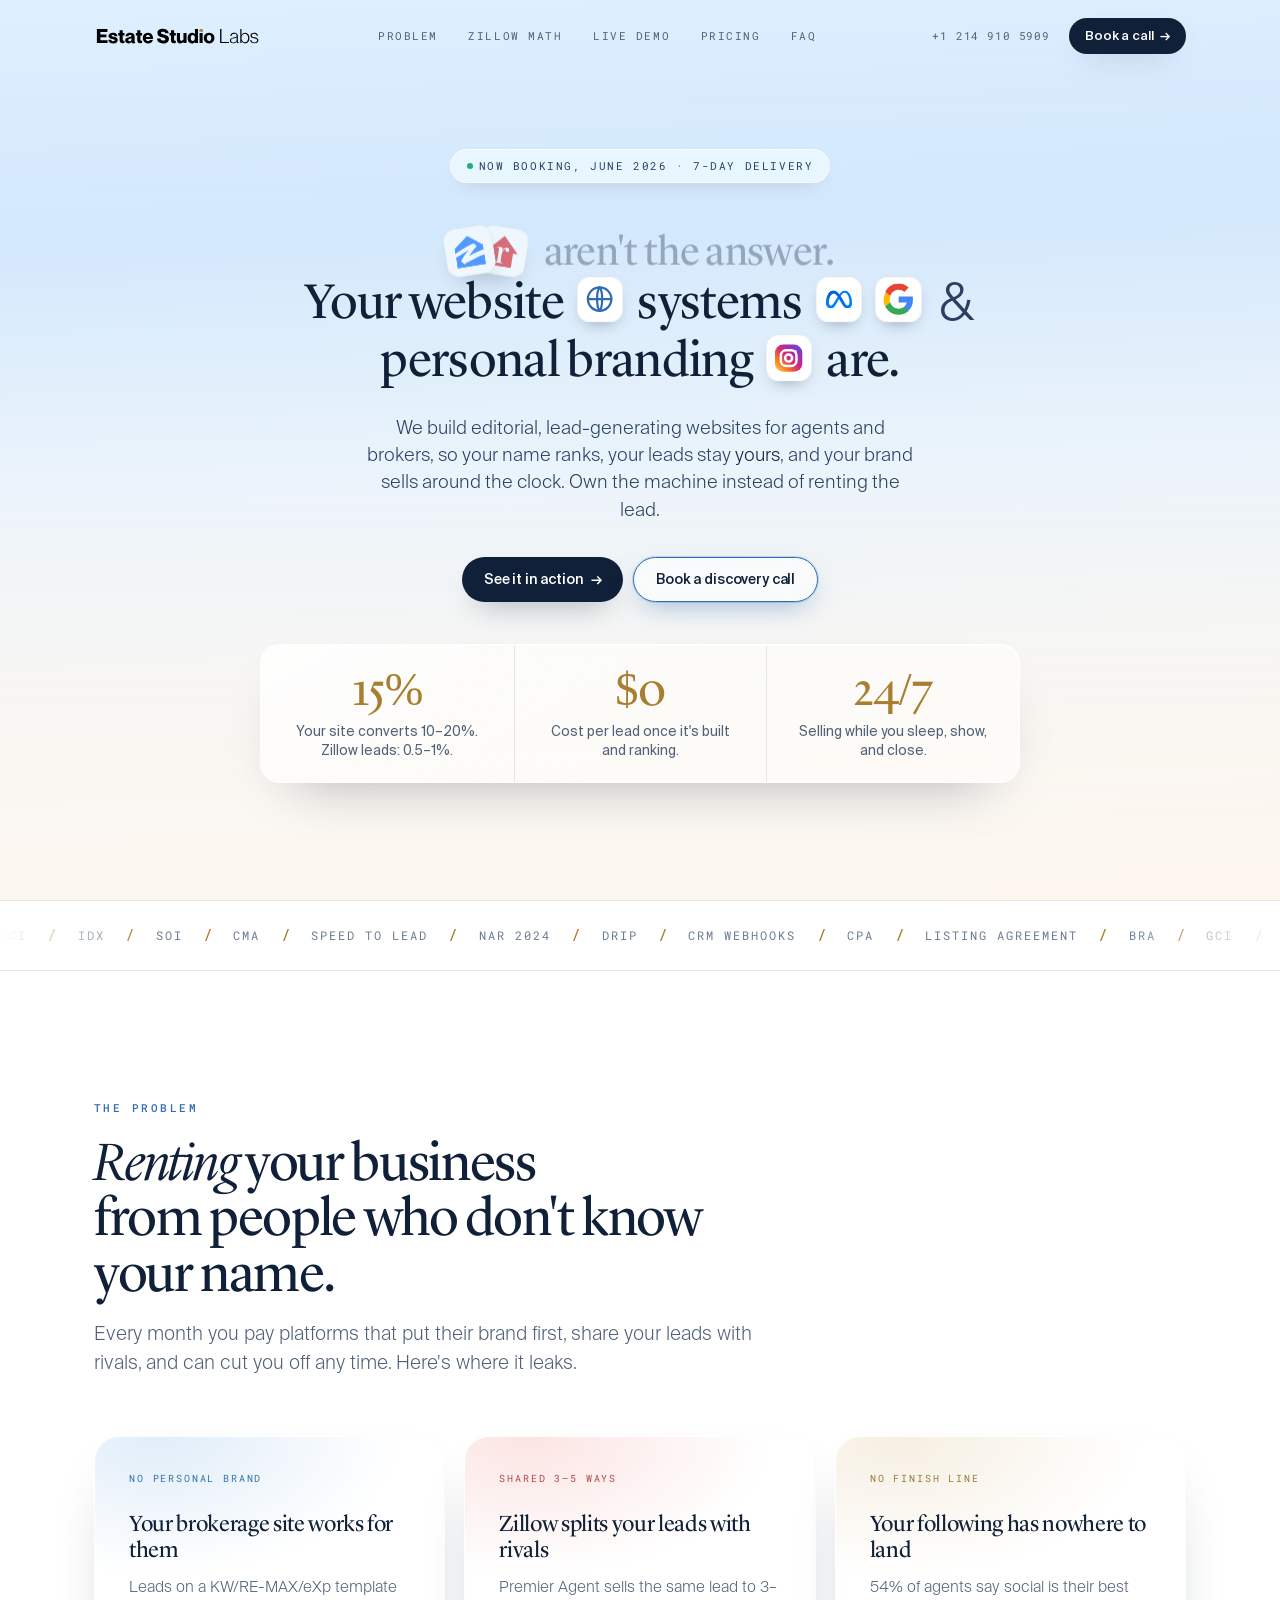
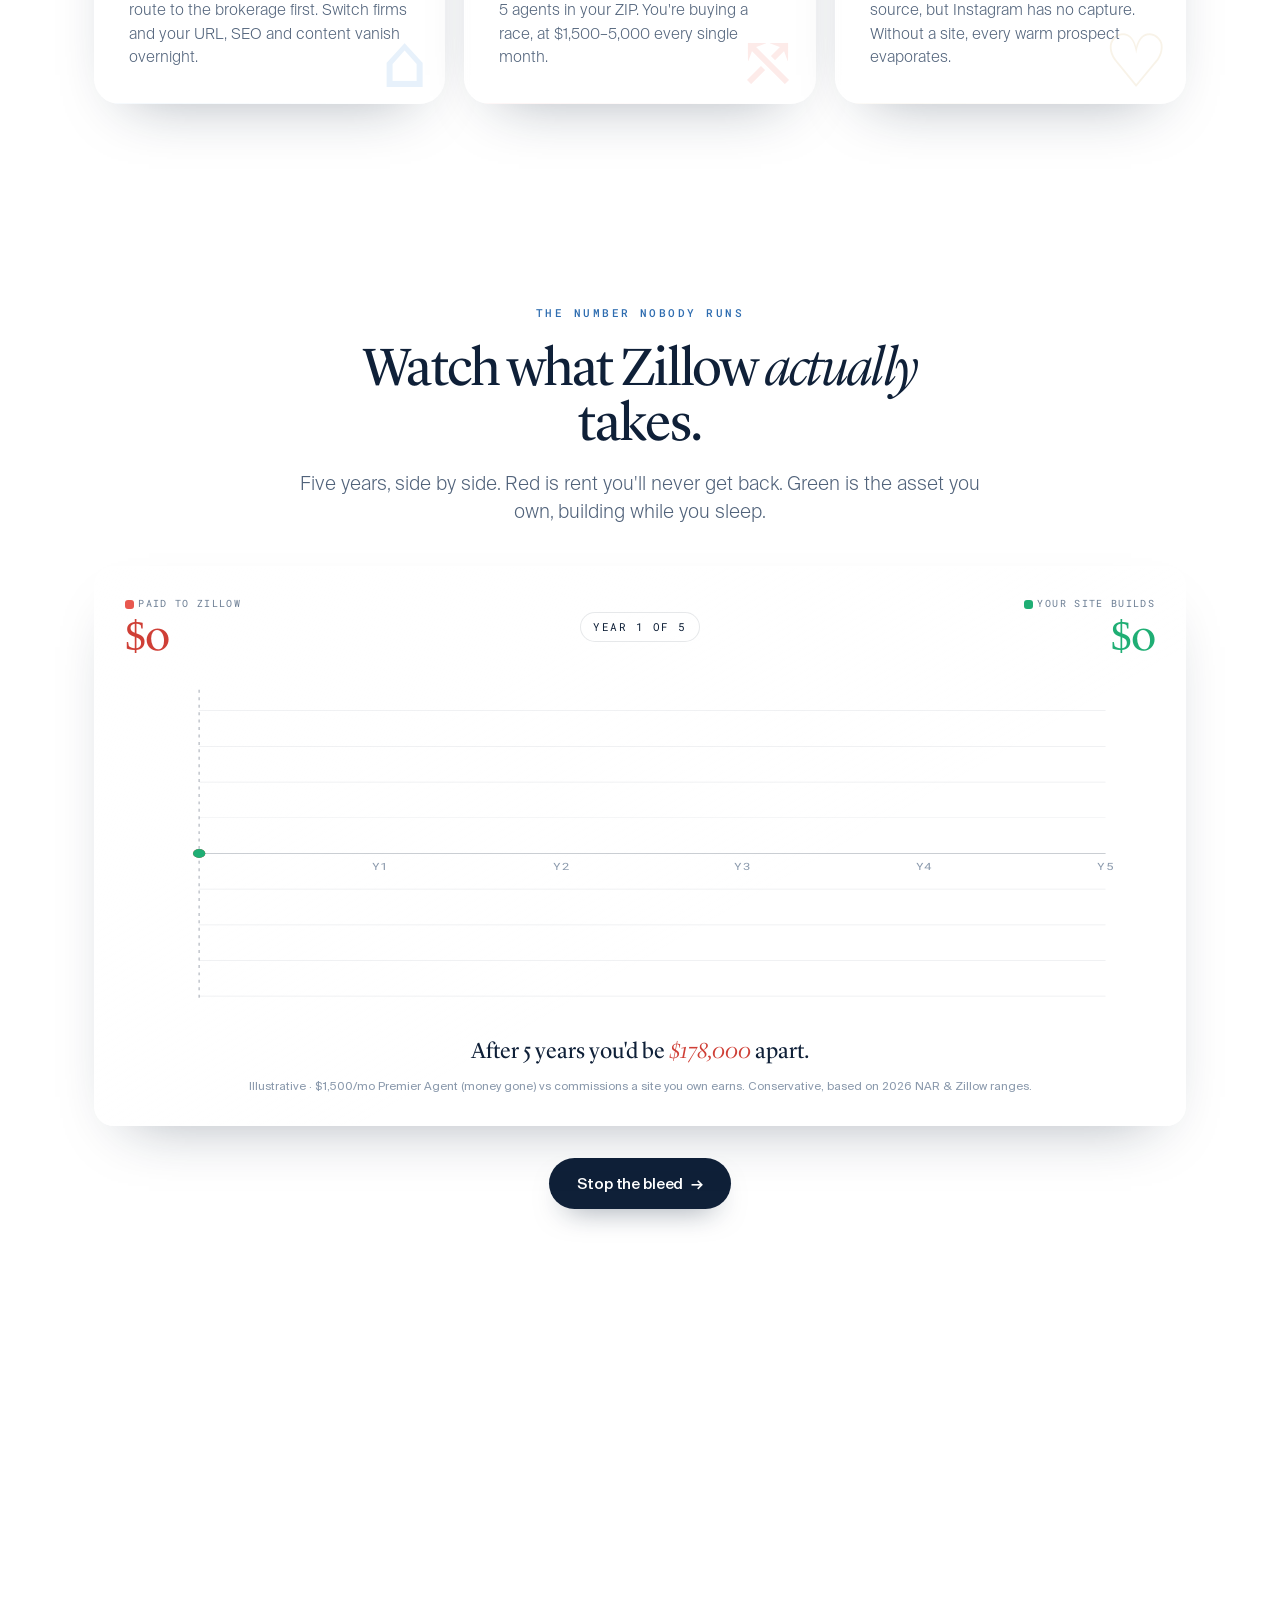
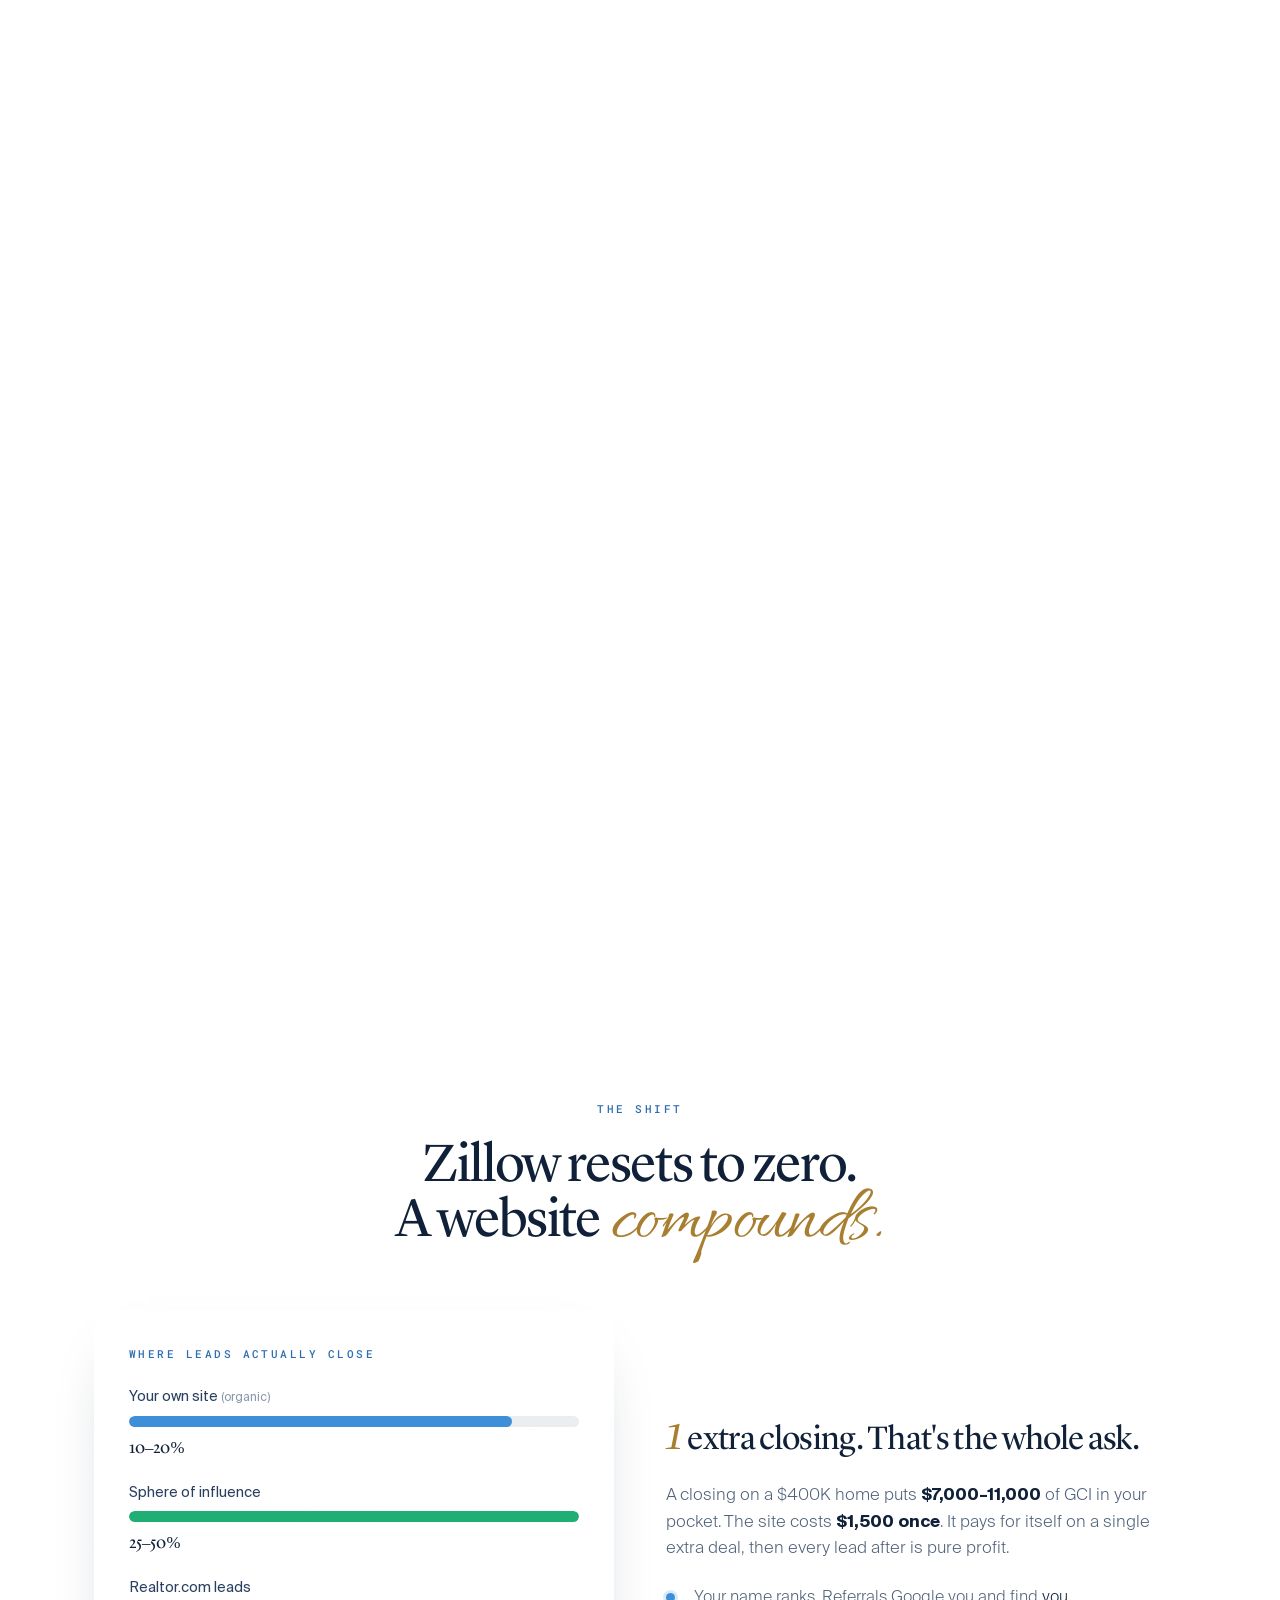
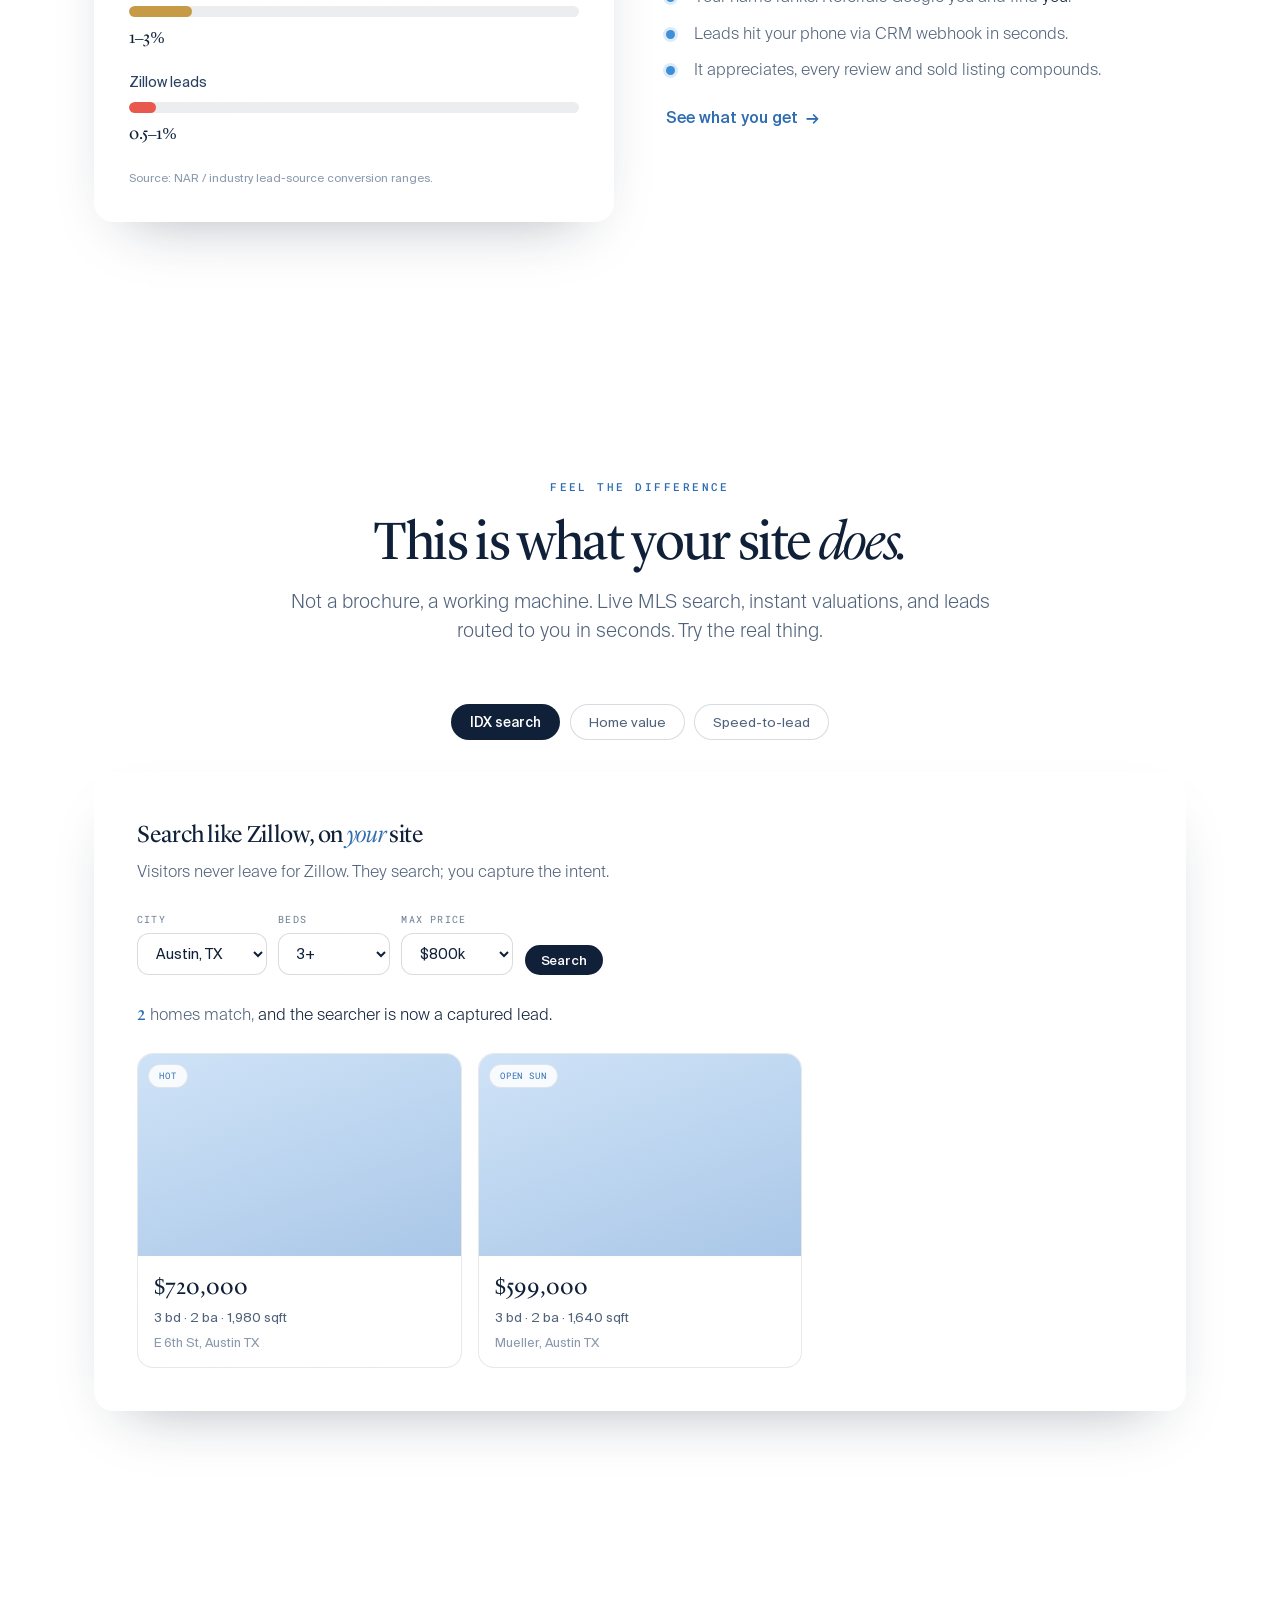
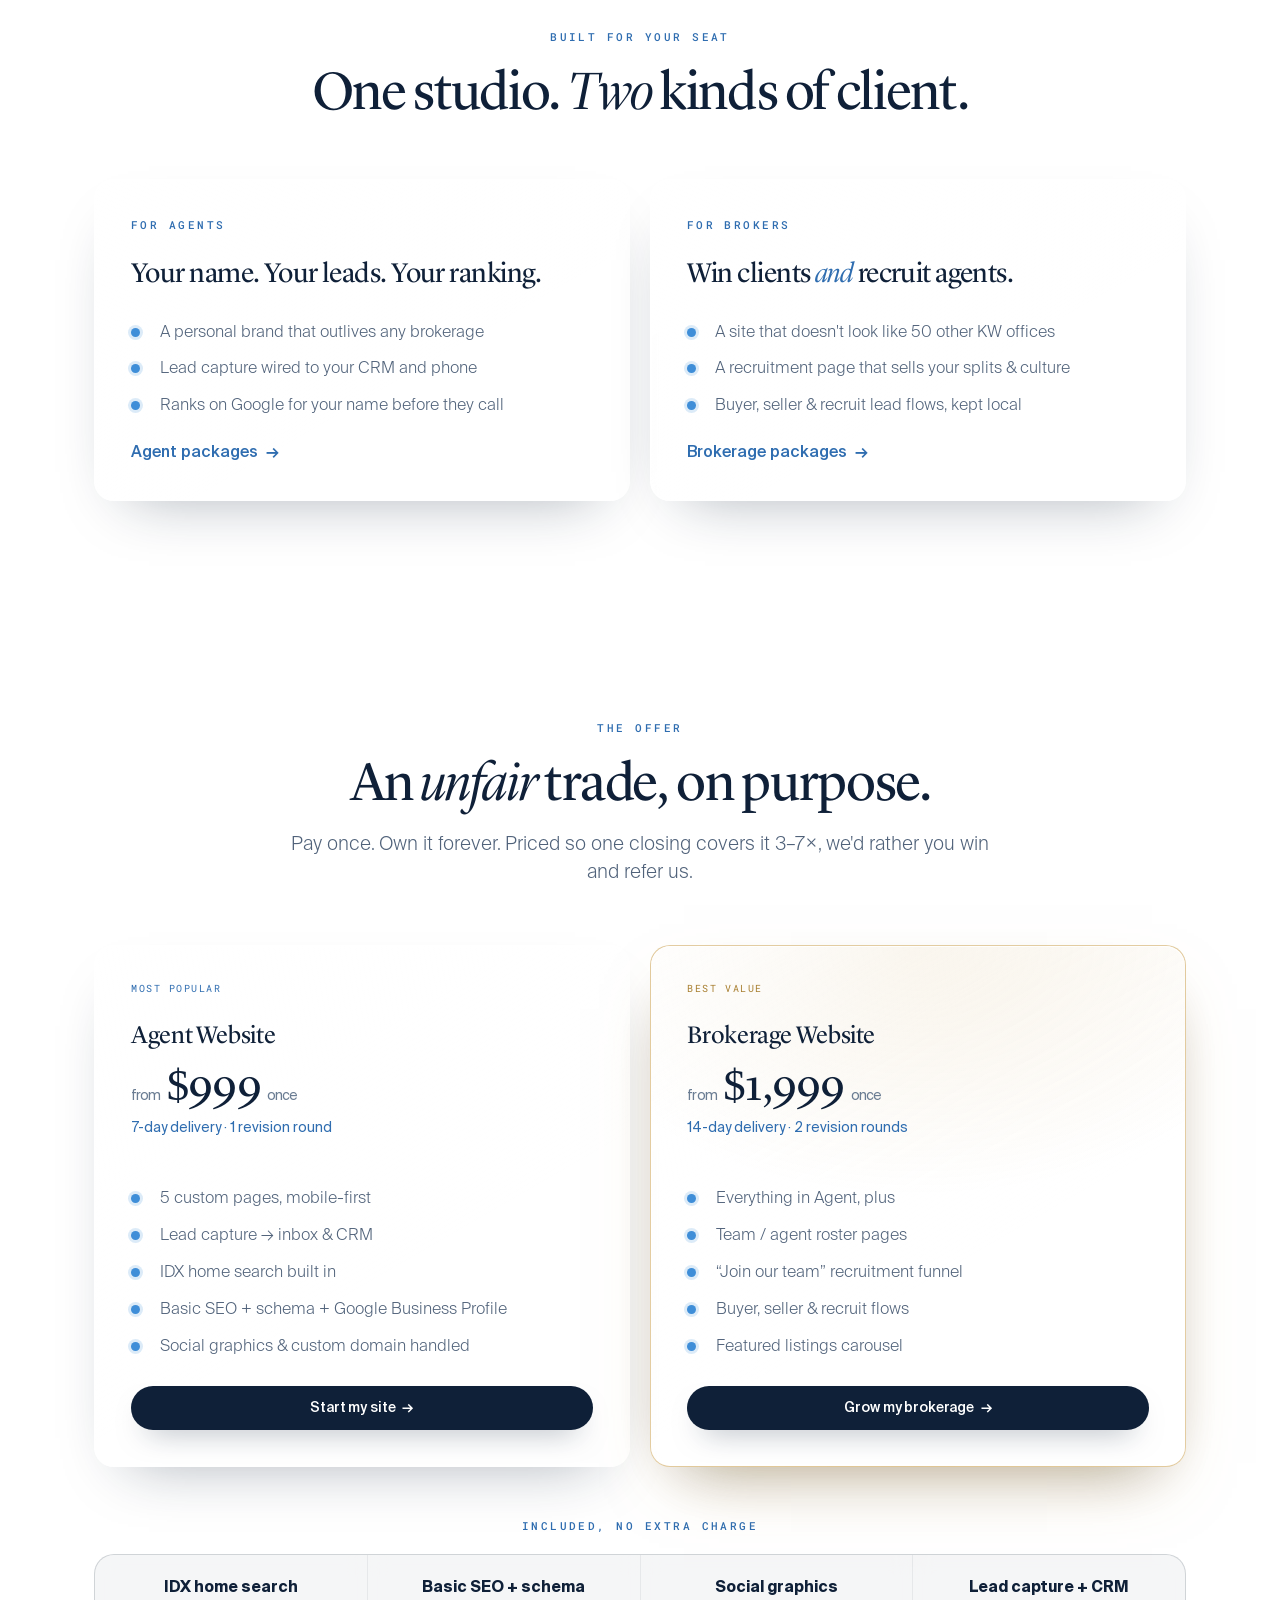
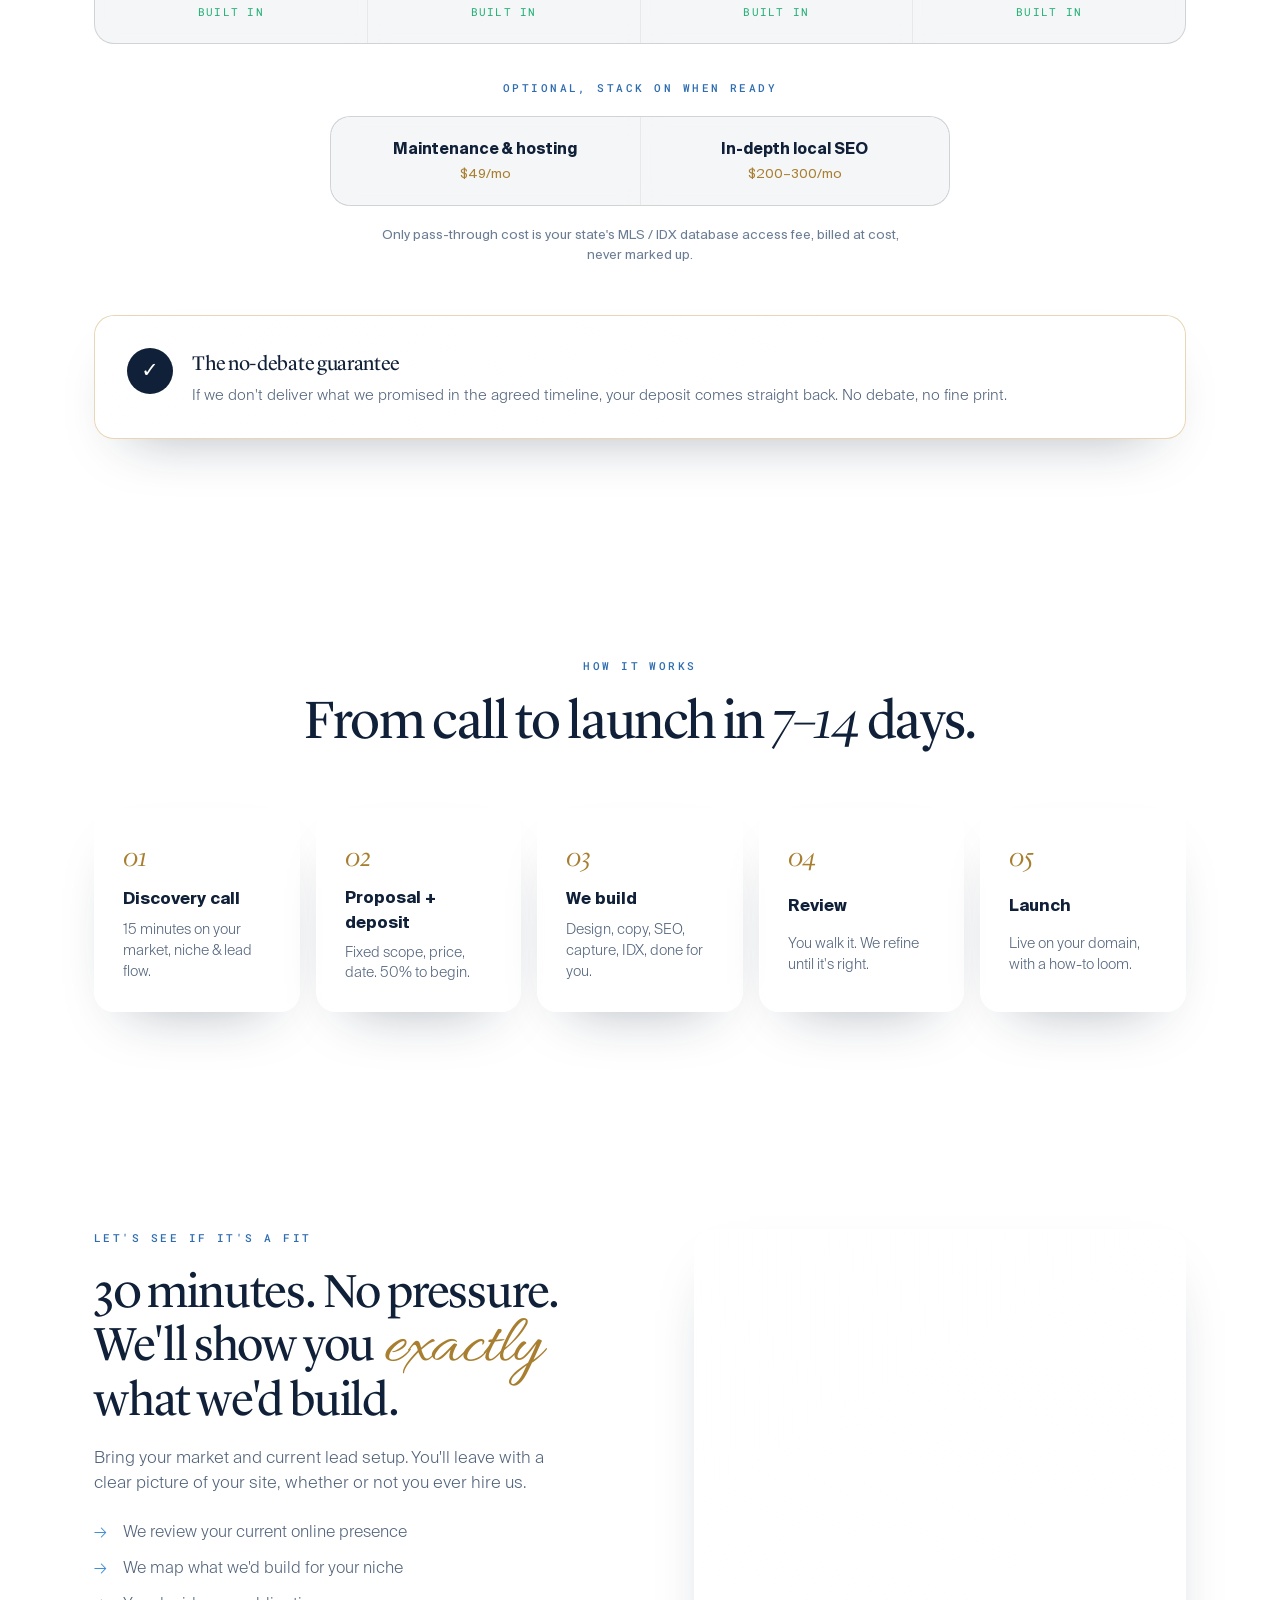
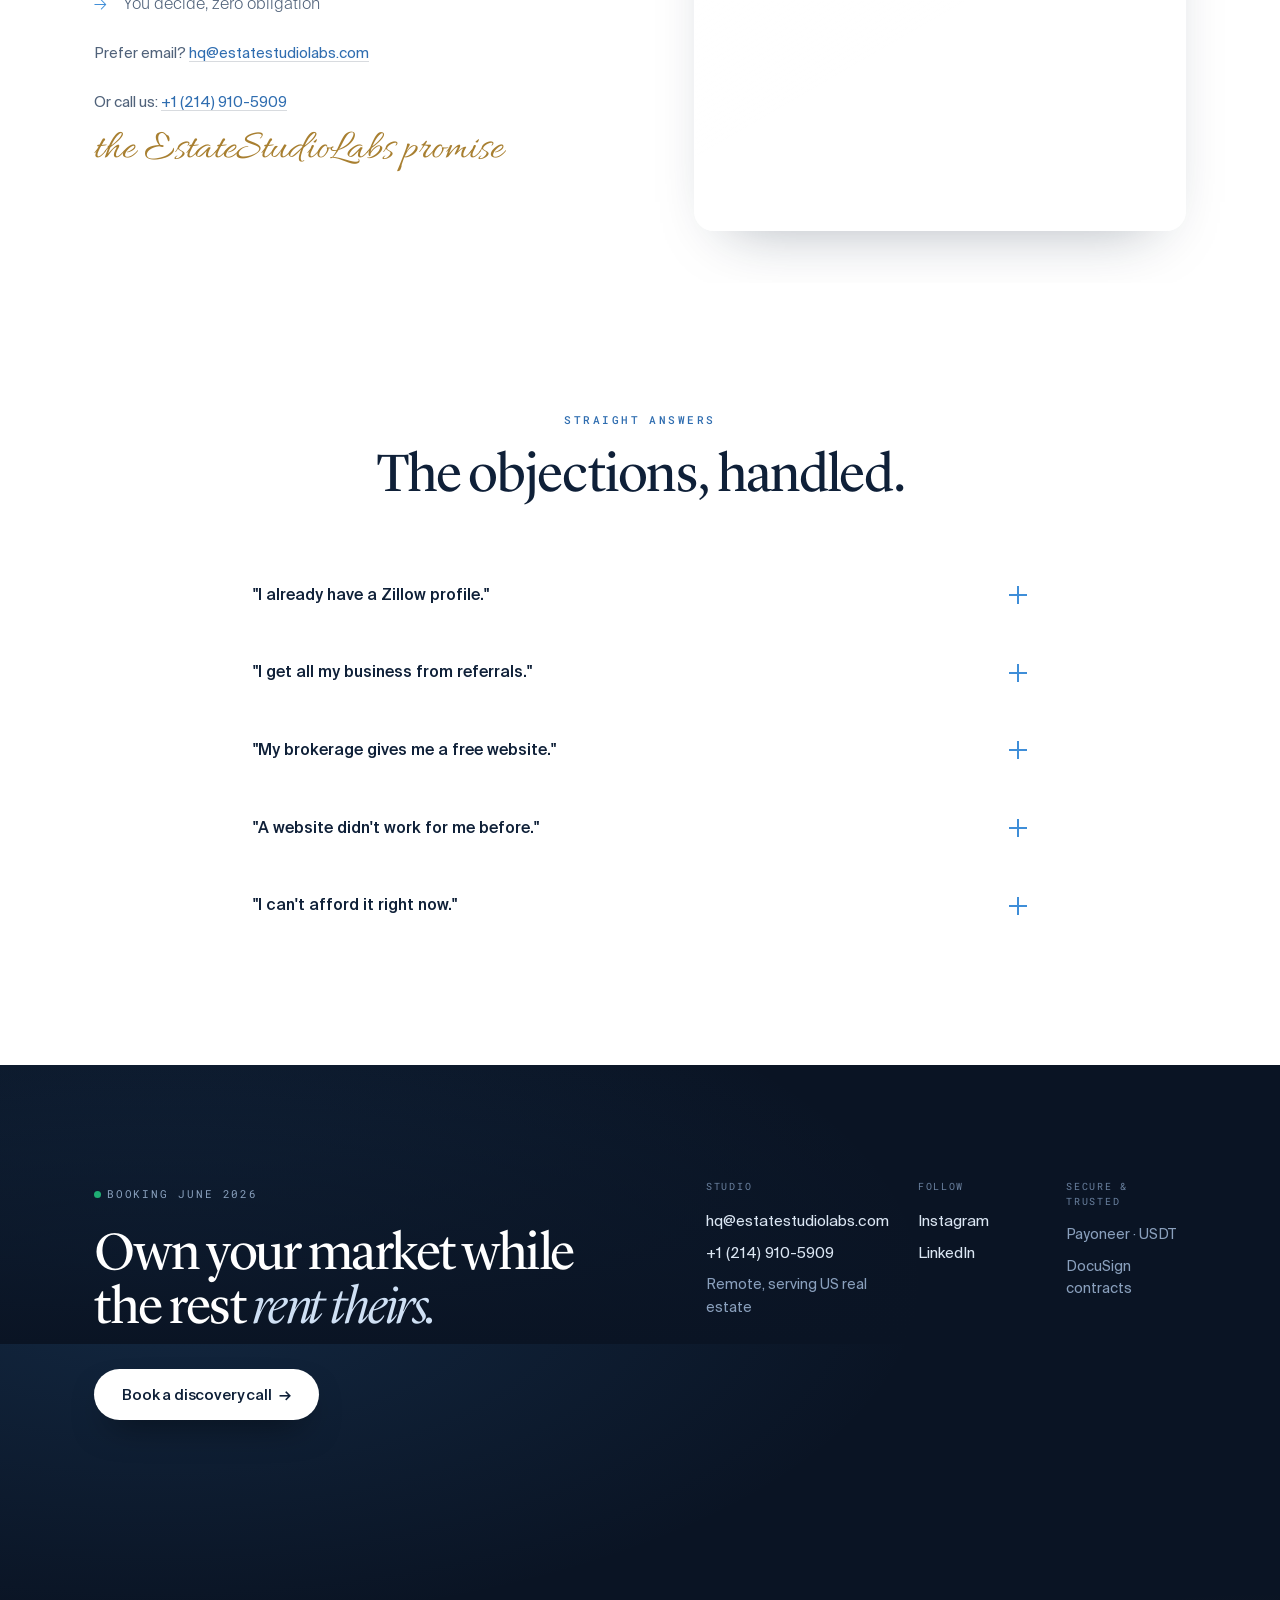
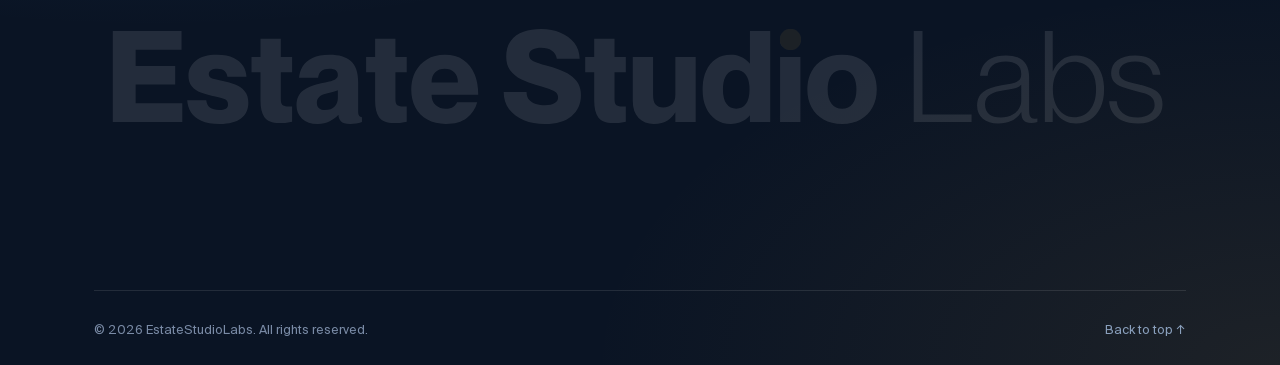
==== commit 96d32eae: "Performance: WOFF2 fonts, lazy Calendly, async Google Fonts, favicon.ico Font optimisation (1,039KB " ====
--- a/index.html
+++ b/index.html
@@ -6,7 +6,7 @@
 
   <!-- ===== SEO CORE ===== -->
   <title>EstateStudioLabs | Real Estate Websites for Agents and Brokers</title>
-  <meta name="description" content="Website design for US real estate agents and brokers. Lead-generating sites that rank on Google and capture buyers and sellers. Call +1 214 910 5909." />
+  <meta name="description" content="Estate Studio Labs builds lead-generating websites for US real estate agents and brokers. Rank on Google, capture buyers and sellers. Call +1 214 910 5909." />
   <meta name="keywords" content="estate studio labs, estate studio, real estate website design, realtor website, IDX website, real estate lead generation, website for real estate agent, real estate agent website builder, website for realtors, real estate broker website" />
   <meta name="robots" content="index, follow, max-snippet:-1, max-image-preview:large, max-video-preview:-1" />
   <meta name="author" content="EstateStudioLabs" />
@@ -120,14 +120,21 @@
   </script>
 
   <!-- ===== FAVICONS ===== -->
+  <link rel="icon" href="favicon.ico" sizes="16x16 32x32 48x48" />
   <link rel="icon" type="image/svg+xml" href="assets/FavIcon.svg" />
   <link rel="icon" type="image/png" href="assets/favicon gold.png" />
   <link rel="apple-touch-icon" href="assets/favicon gold.png" />
 
-  <!-- Lyon Display (editorial serif) + Suisse Intl (UI) loaded locally · Roboto Mono (labels) · Allura (cursive) -->
+  <!-- ===== CRITICAL FONT PRELOADS (WOFF2 served first; TTF/OTF as fallback) ===== -->
+  <link rel="preload" href="fonts/LyonDisplay-Regular.woff2" as="font" type="font/woff2" crossorigin />
+  <link rel="preload" href="fonts/SuisseIntl-Regular.woff2" as="font" type="font/woff2" crossorigin />
+  <link rel="preload" href="fonts/SuisseIntl-Light.woff2" as="font" type="font/woff2" crossorigin />
+
+  <!-- Google Fonts (Roboto Mono + Allura) loaded async — not in the critical render path -->
   <link rel="preconnect" href="https://fonts.googleapis.com" />
   <link rel="preconnect" href="https://fonts.gstatic.com" crossorigin />
-  <link href="https://fonts.googleapis.com/css2?family=Roboto+Mono:wght@400;500&family=Allura&display=swap" rel="stylesheet" />
+  <link rel="preload" as="style" href="https://fonts.googleapis.com/css2?family=Roboto+Mono:wght@400;500&family=Allura&display=swap" onload="this.onload=null;this.rel='stylesheet'" />
+  <noscript><link rel="stylesheet" href="https://fonts.googleapis.com/css2?family=Roboto+Mono:wght@400;500&family=Allura&display=swap" /></noscript>
 
   <link rel="stylesheet" href="css/styles.css" />
 </head>
@@ -593,8 +600,7 @@
         <div class="book__widget reveal">
           <div class="calendly-wrap glass glass--liquid">
             <!-- Calendly inline widget begin -->
-            <div class="calendly-inline-widget" data-url="https://calendly.com/hq-estatestudiolabs/30min?hide_event_type_details=1&hide_gdpr_banner=1&background_color=ffffff&text_color=0f2038&primary_color=3f8ed8" style="min-width:320px;height:600px;"></div>
-            <script type="text/javascript" src="https://assets.calendly.com/assets/external/widget.js" async></script>
+            <div class="calendly-inline-widget" data-url="https://calendly.com/hq-estatestudiolabs/30min?hide_event_type_details=1&hide_gdpr_banner=1&background_color=ffffff&text_color=0f2038&primary_color=3f8ed8" style="min-width:320px;height:600px;" data-lazy-calendly></div>
             <!-- Calendly inline widget end -->
           </div>
         </div>
@@ -661,5 +667,28 @@
 
   <script src="https://cdnjs.cloudflare.com/ajax/libs/three.js/r128/three.min.js"></script>
   <script src="js/script.js"></script>
+  <script>
+    (function(){
+      var widget = document.querySelector('[data-lazy-calendly]');
+      if (!widget) return;
+      var loaded = false;
+      function loadCalendly() {
+        if (loaded) return;
+        loaded = true;
+        var s = document.createElement('script');
+        s.src = 'https://assets.calendly.com/assets/external/widget.js';
+        s.async = true;
+        document.head.appendChild(s);
+      }
+      if ('IntersectionObserver' in window) {
+        var io = new IntersectionObserver(function(entries) {
+          if (entries[0].isIntersecting) { loadCalendly(); io.disconnect(); }
+        }, { rootMargin: '300px' });
+        io.observe(widget);
+      } else {
+        loadCalendly();
+      }
+    })();
+  </script>
 </body>
 </html>
--- a/css/styles.css
+++ b/css/styles.css
@@ -6,13 +6,12 @@
    ===================================================================== */
 
 /* ------------------------------ Fonts ------------------------------ */
-@font-face { font-family:'Lyon Display'; src:url('../fonts/LyonDisplay-Light.ttf') format('truetype'); font-weight:300; font-style:normal; font-display:swap; }
-@font-face { font-family:'Lyon Display'; src:url('../fonts/LyonDisplay-LightItalic.ttf') format('truetype'); font-weight:300 700; font-style:italic; font-display:swap; }
-@font-face { font-family:'Lyon Display'; src:url('../fonts/LyonDisplay-Regular.otf') format('opentype'); font-weight:400 700; font-style:normal; font-display:swap; }
-@font-face { font-family:'Suisse Intl'; src:url('../fonts/SuisseIntl-Light.otf') format('opentype'); font-weight:300; font-style:normal; font-display:swap; }
-@font-face { font-family:'Suisse Intl'; src:url('../fonts/SuisseIntl-Regular.ttf') format('truetype'); font-weight:400; font-style:normal; font-display:swap; }
-@font-face { font-family:'Suisse Intl'; src:url('../fonts/SuisseIntl-Medium.ttf') format('truetype'); font-weight:500; font-style:normal; font-display:swap; }
-@font-face { font-family:'Suisse Intl'; src:url('../fonts/SuisseIntl-Bold.ttf') format('truetype'); font-weight:600 700; font-style:normal; font-display:swap; }
+@font-face { font-family:'Lyon Display'; src:url('../fonts/LyonDisplay-LightItalic.woff2') format('woff2'),url('../fonts/LyonDisplay-LightItalic.ttf') format('truetype'); font-weight:300 700; font-style:italic; font-display:swap; }
+@font-face { font-family:'Lyon Display'; src:url('../fonts/LyonDisplay-Regular.woff2') format('woff2'),url('../fonts/LyonDisplay-Regular.otf') format('opentype'); font-weight:400 700; font-style:normal; font-display:swap; }
+@font-face { font-family:'Suisse Intl'; src:url('../fonts/SuisseIntl-Light.woff2') format('woff2'),url('../fonts/SuisseIntl-Light.otf') format('opentype'); font-weight:300; font-style:normal; font-display:swap; }
+@font-face { font-family:'Suisse Intl'; src:url('../fonts/SuisseIntl-Regular.woff2') format('woff2'),url('../fonts/SuisseIntl-Regular.ttf') format('truetype'); font-weight:400; font-style:normal; font-display:swap; }
+@font-face { font-family:'Suisse Intl'; src:url('../fonts/SuisseIntl-Medium.woff2') format('woff2'),url('../fonts/SuisseIntl-Medium.ttf') format('truetype'); font-weight:500; font-style:normal; font-display:swap; }
+@font-face { font-family:'Suisse Intl'; src:url('../fonts/SuisseIntl-Bold.woff2') format('woff2'),url('../fonts/SuisseIntl-Bold.ttf') format('truetype'); font-weight:600 700; font-style:normal; font-display:swap; }
 
 :root {
   /* Light, dreamy palette */
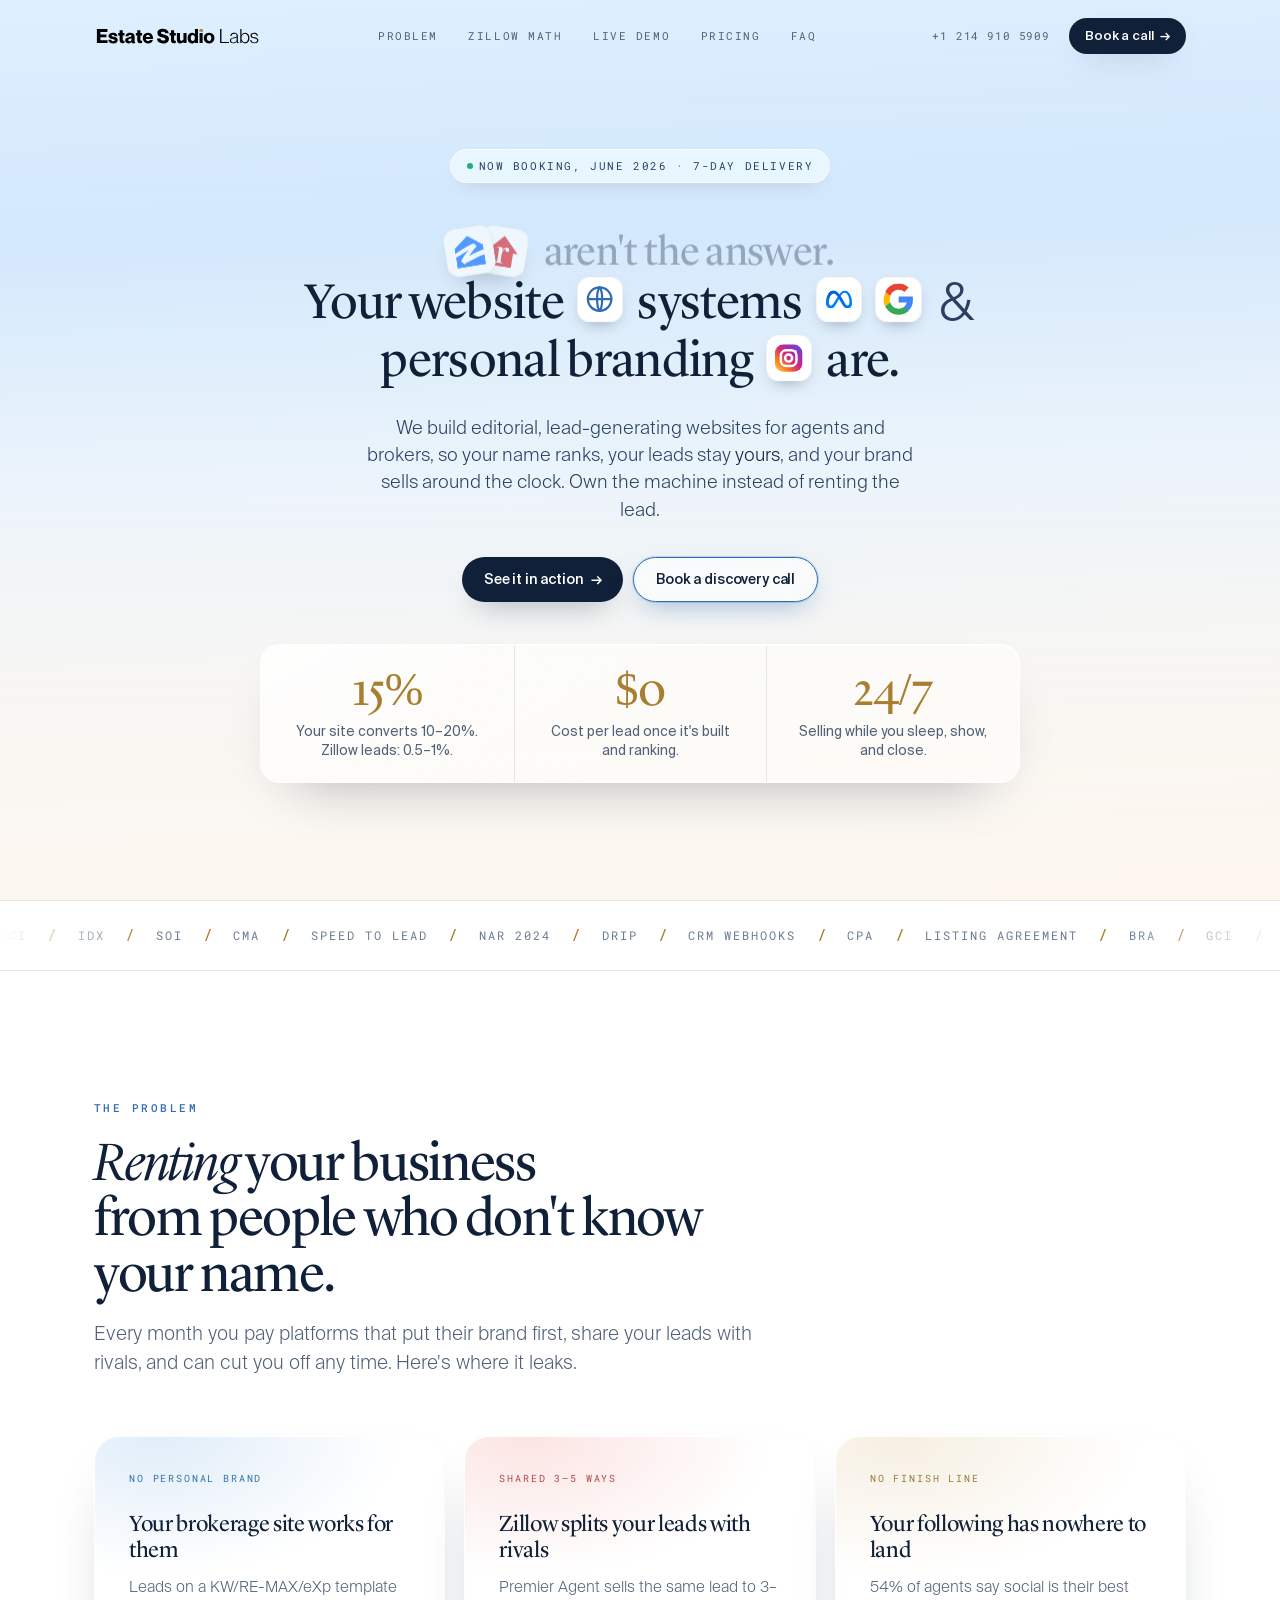
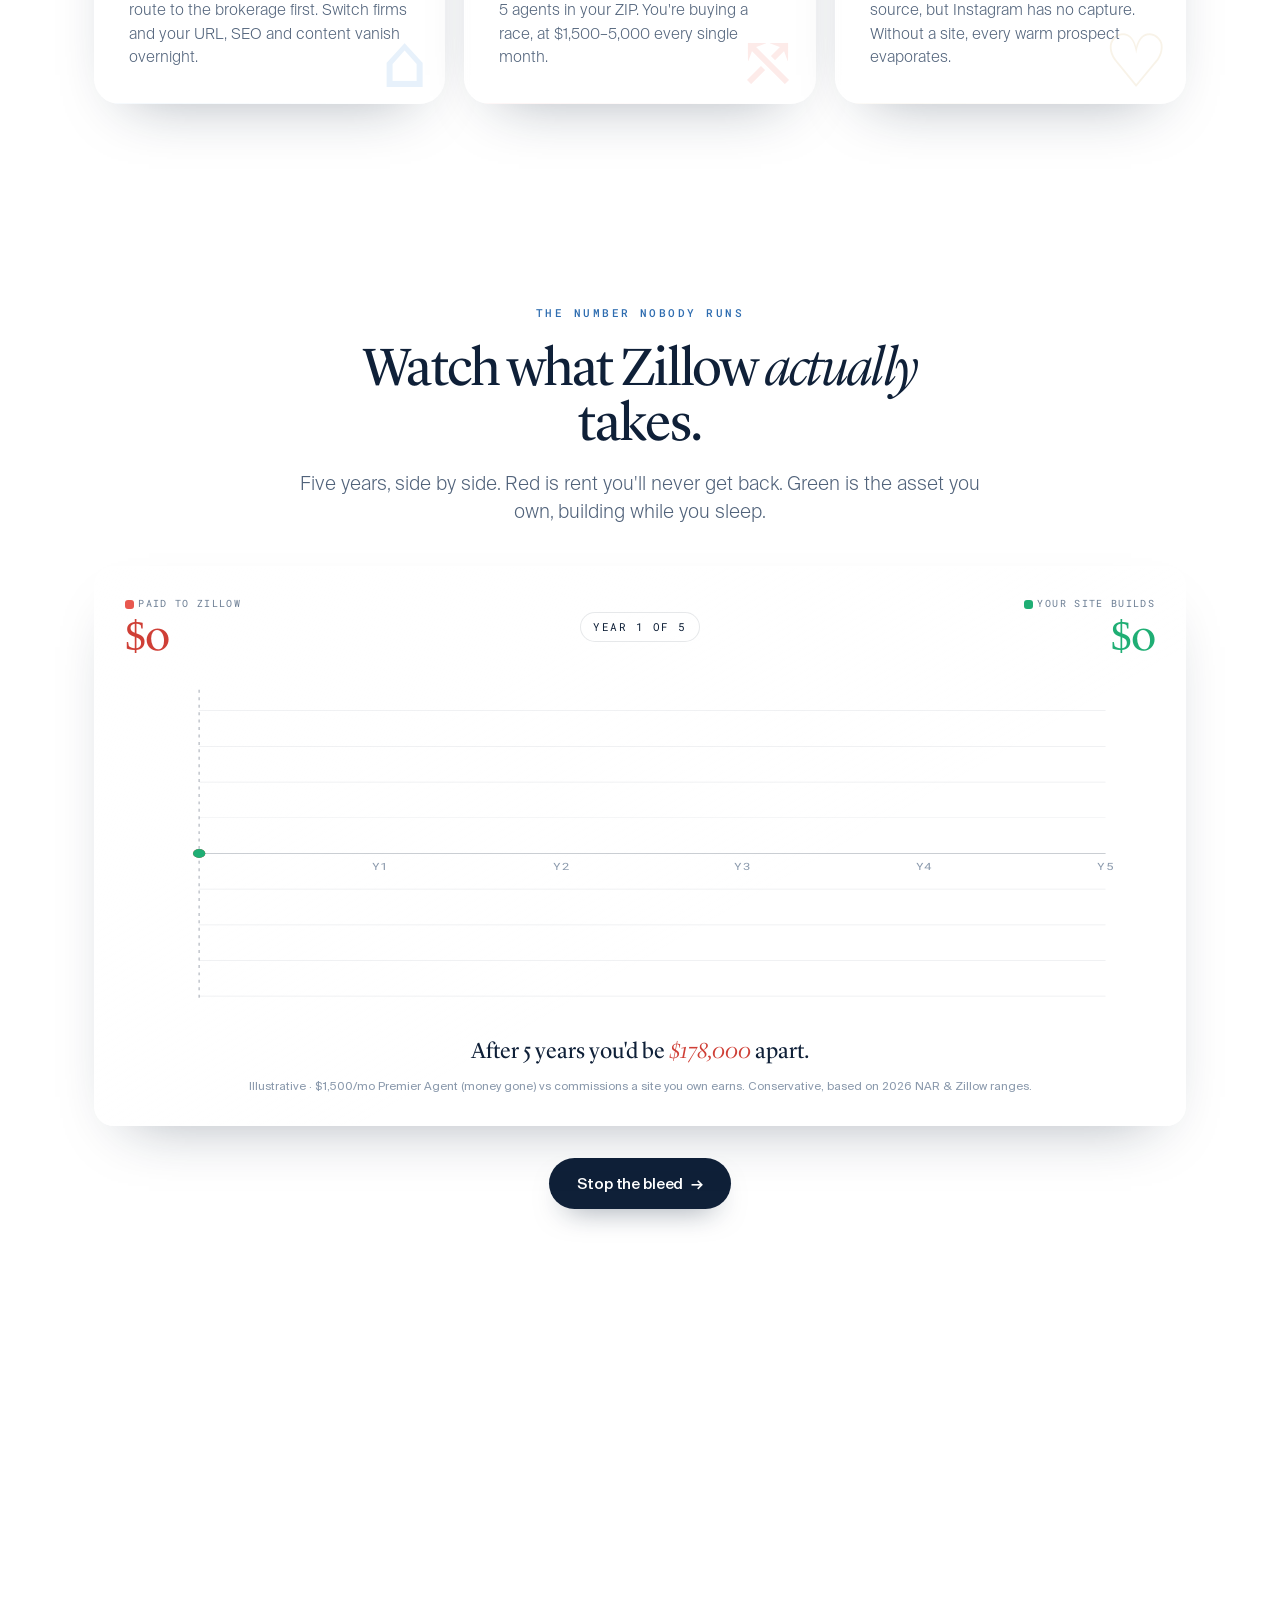
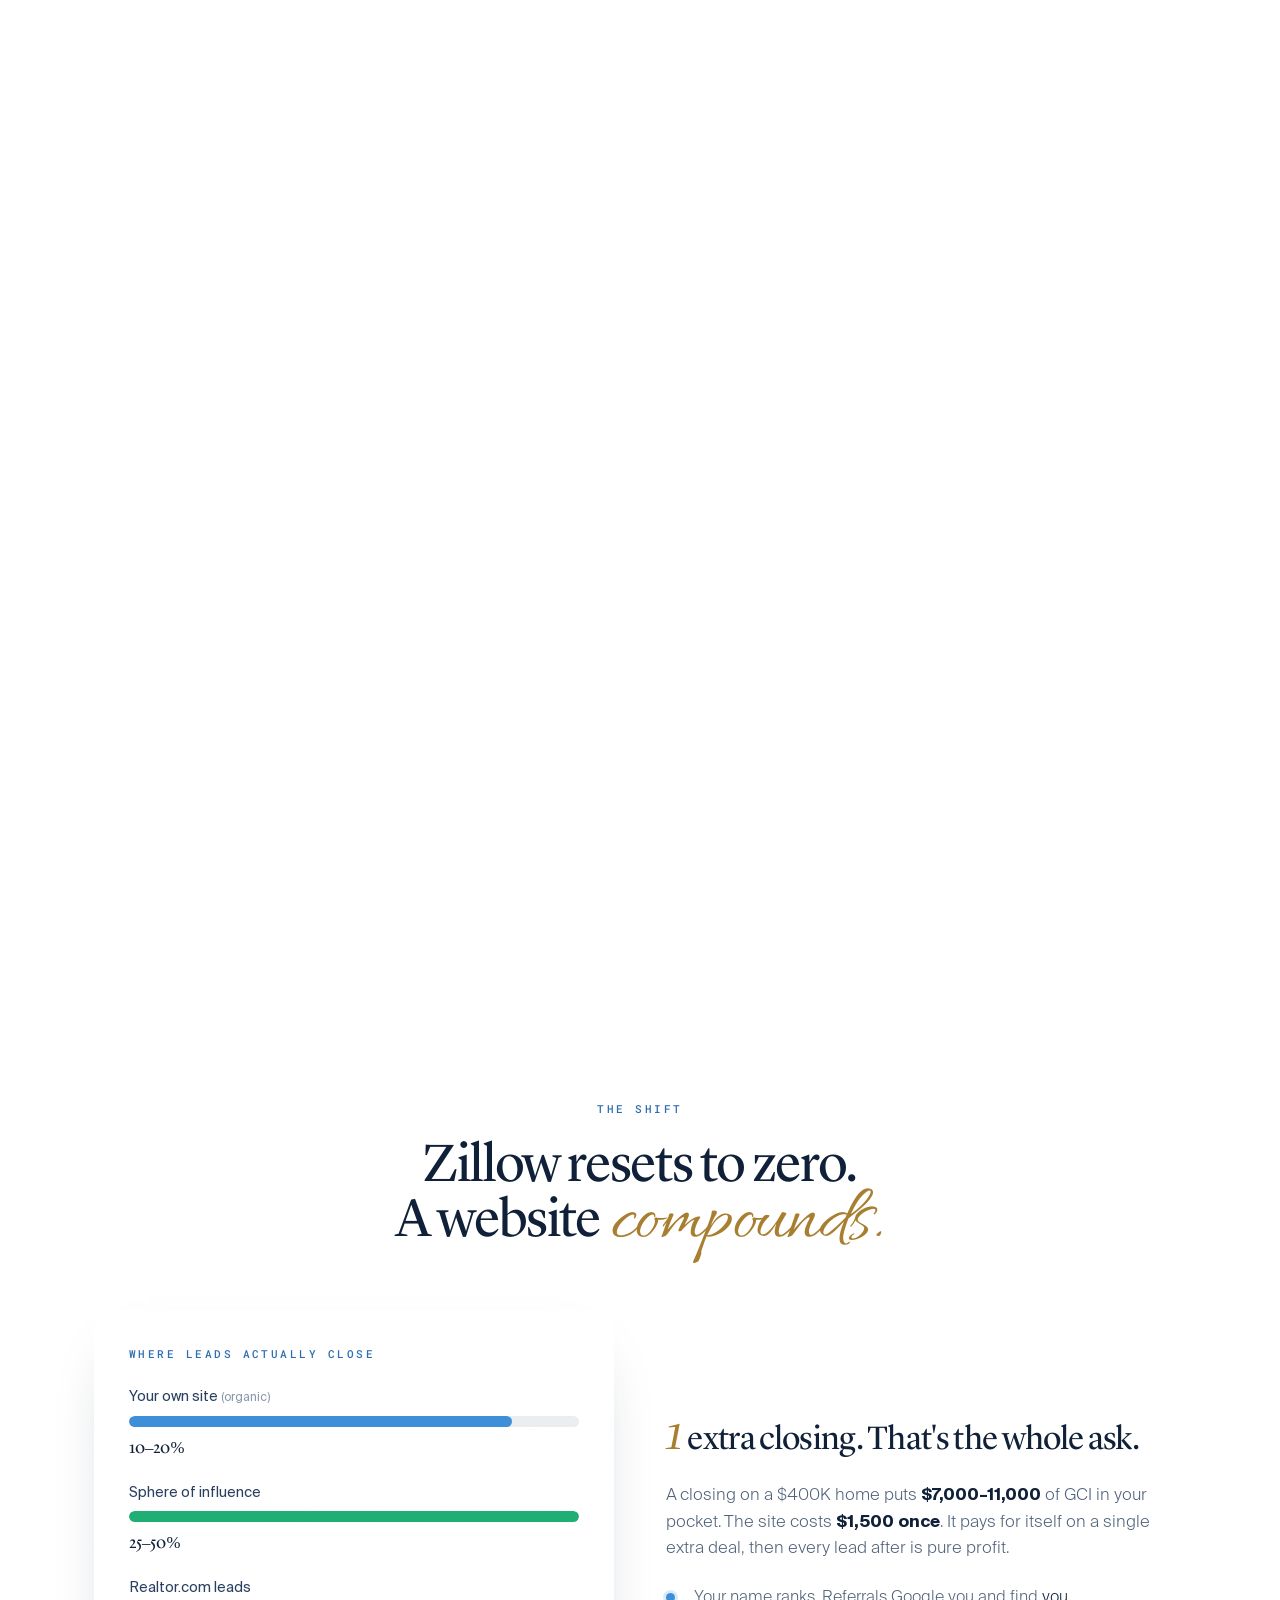
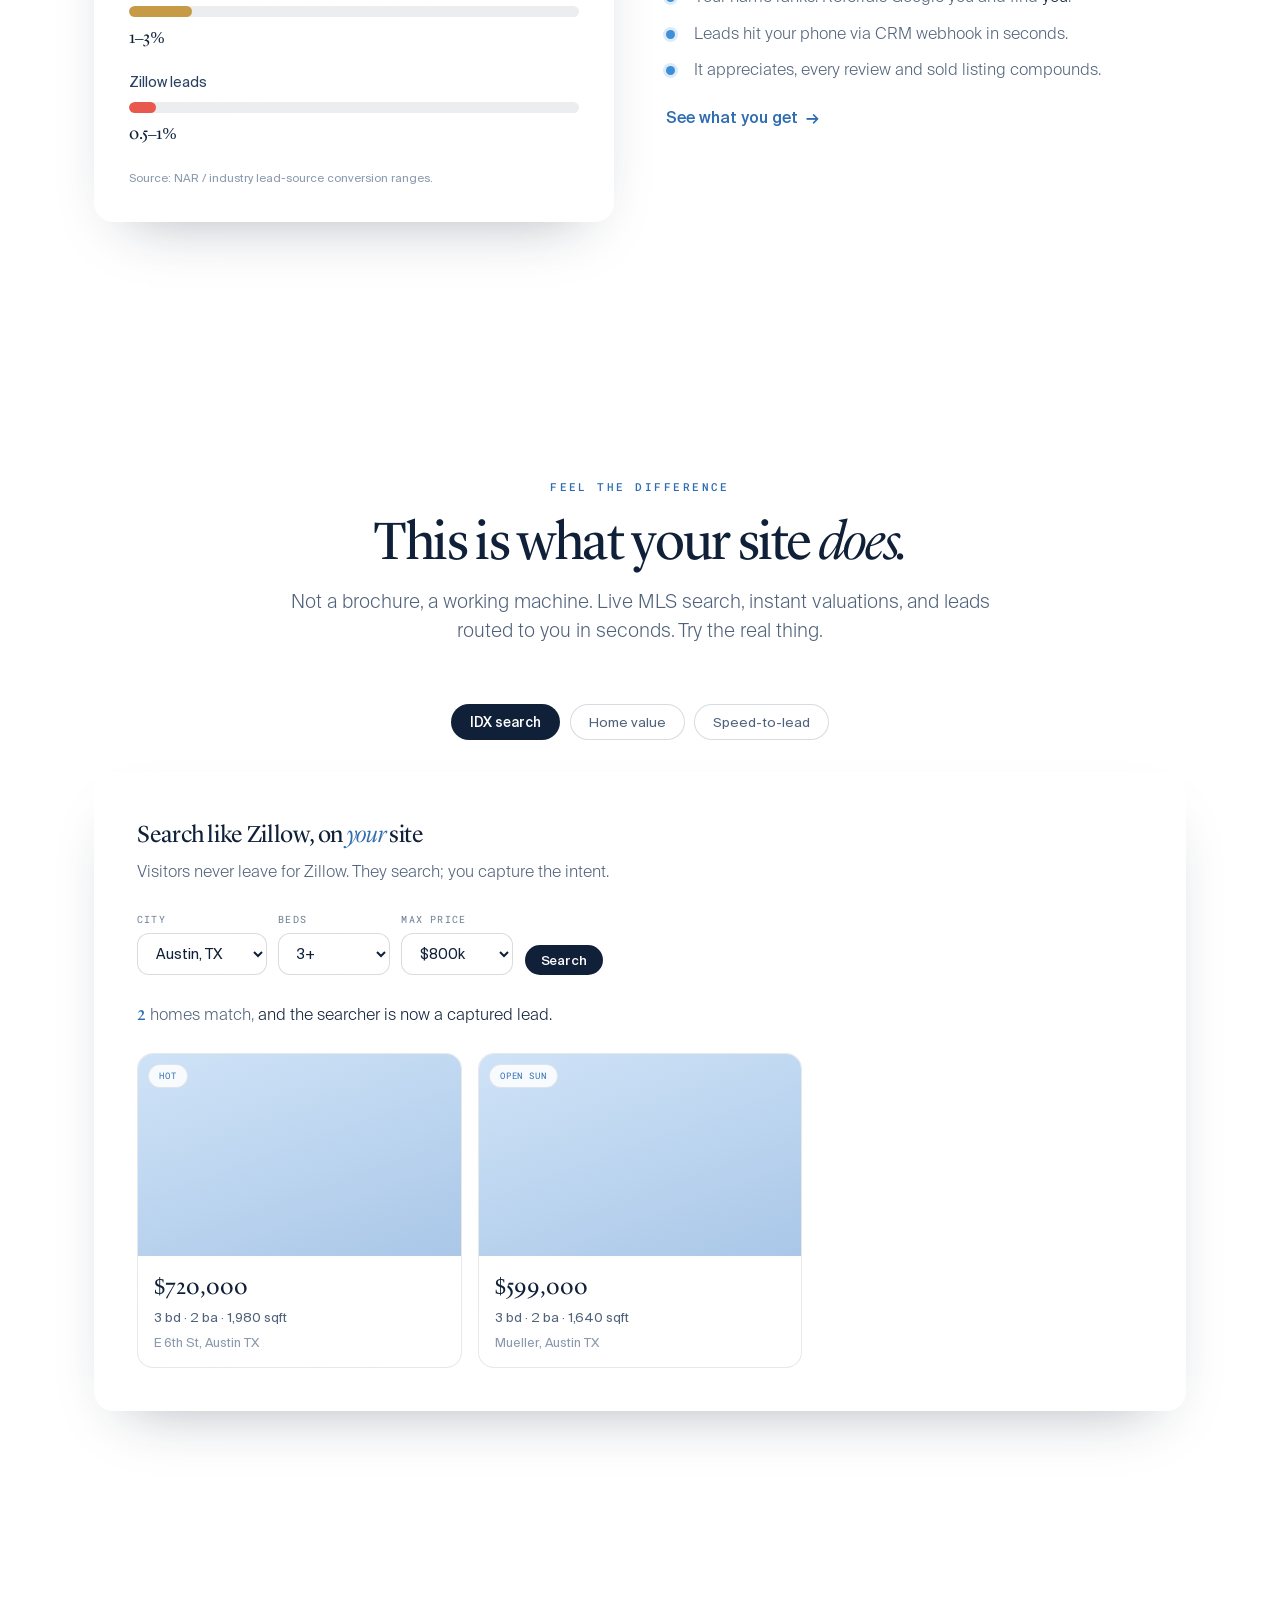
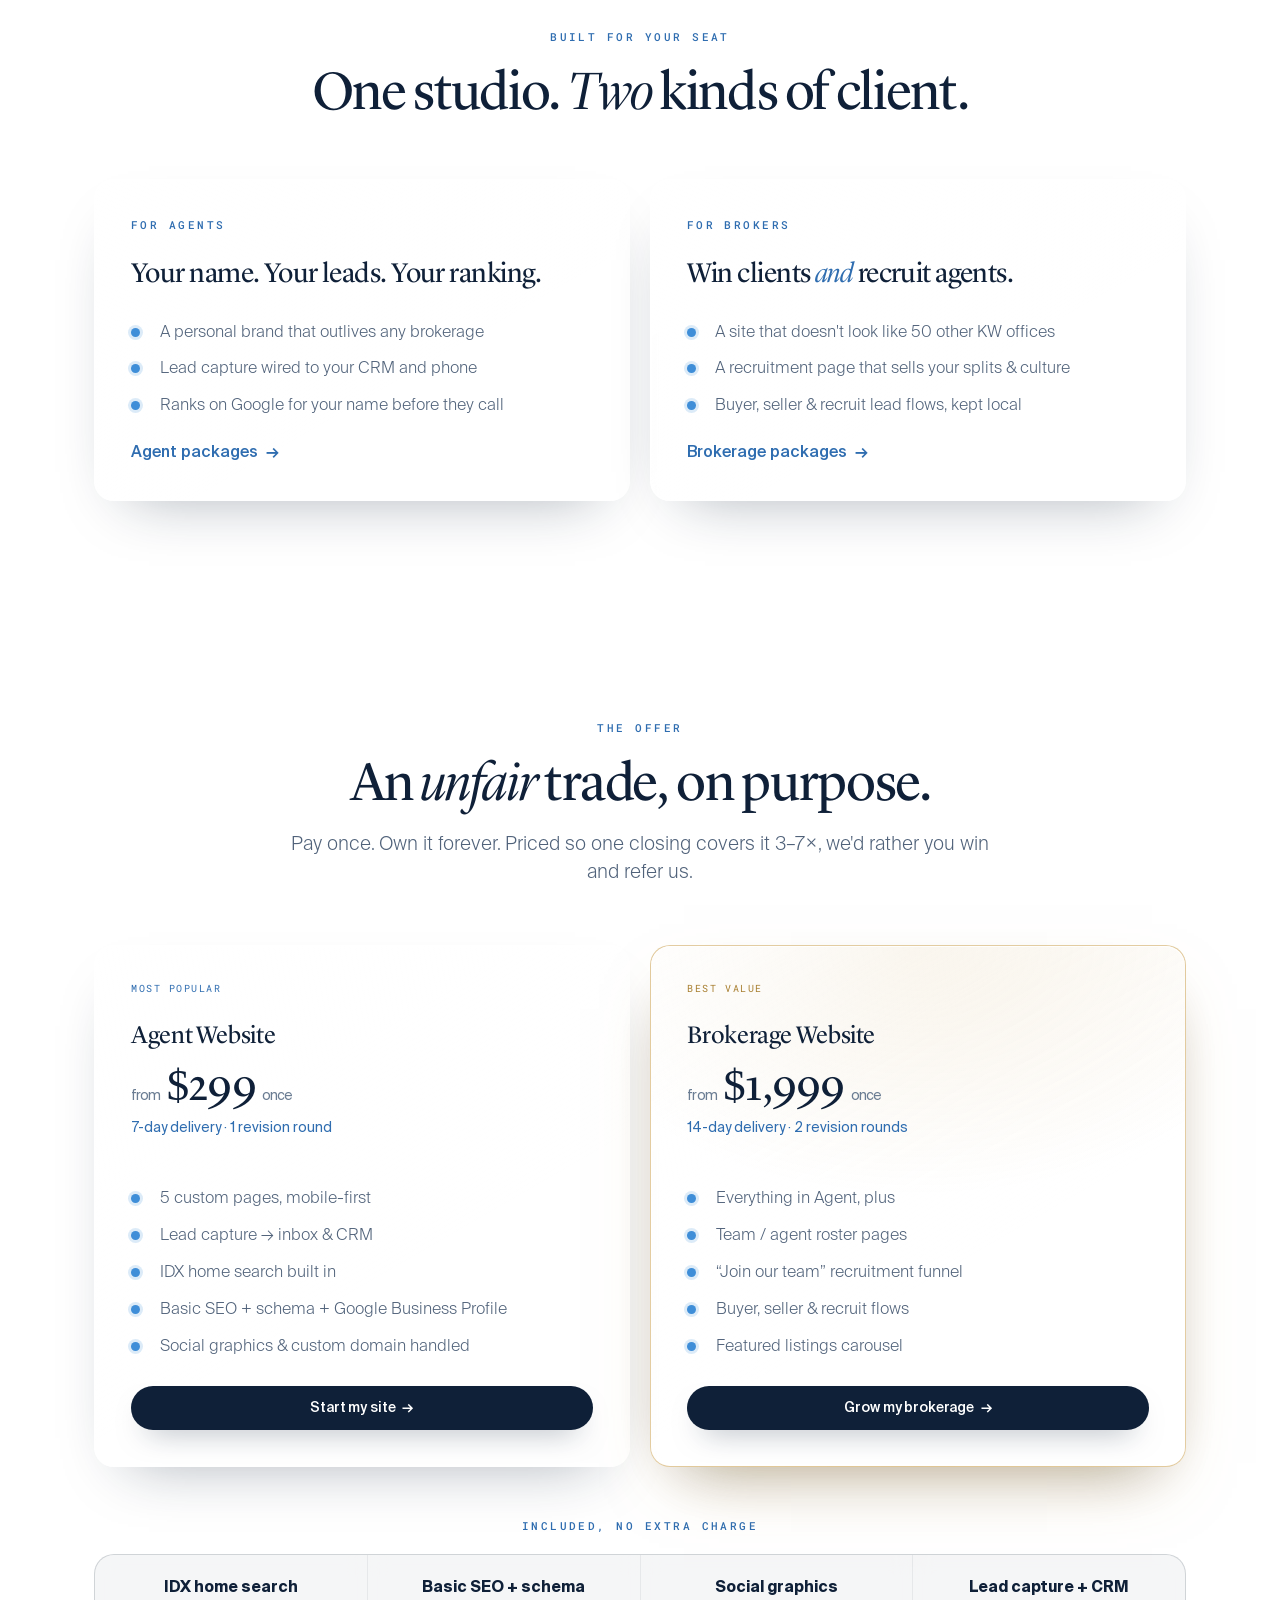
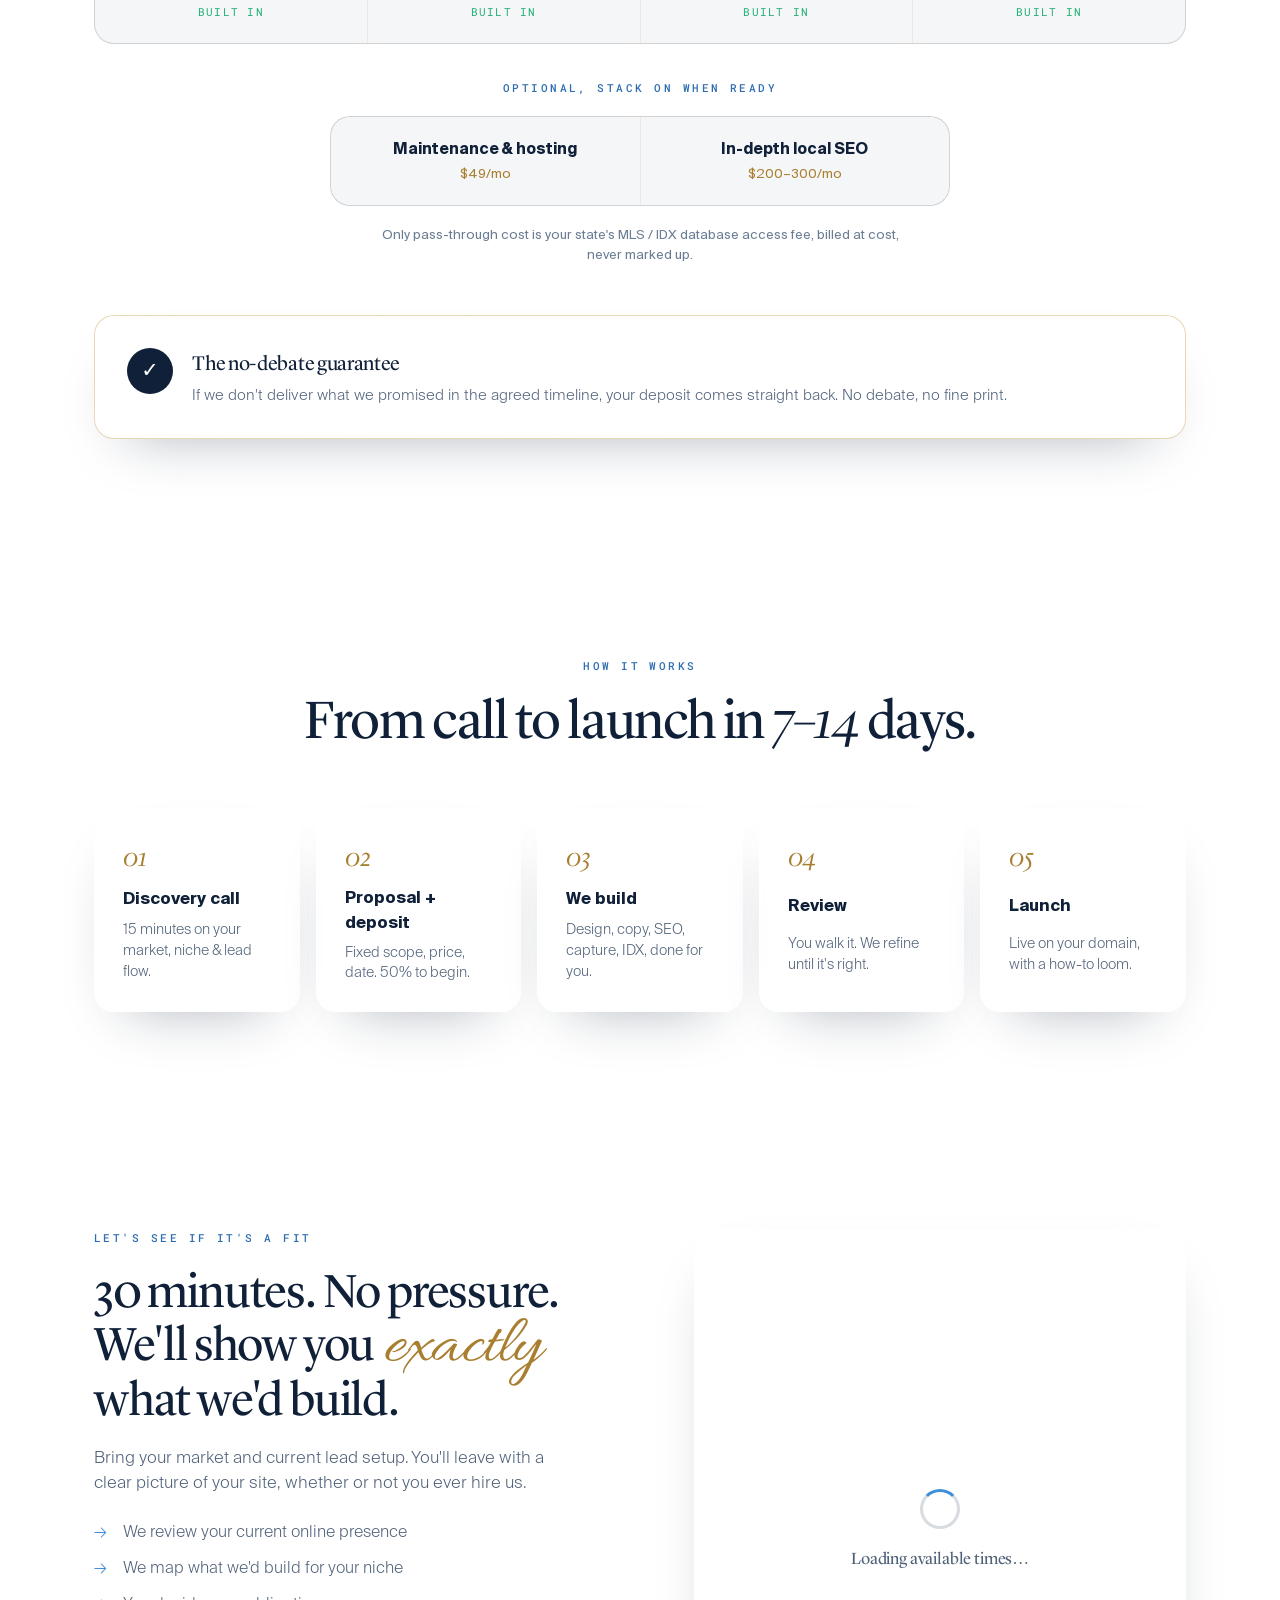
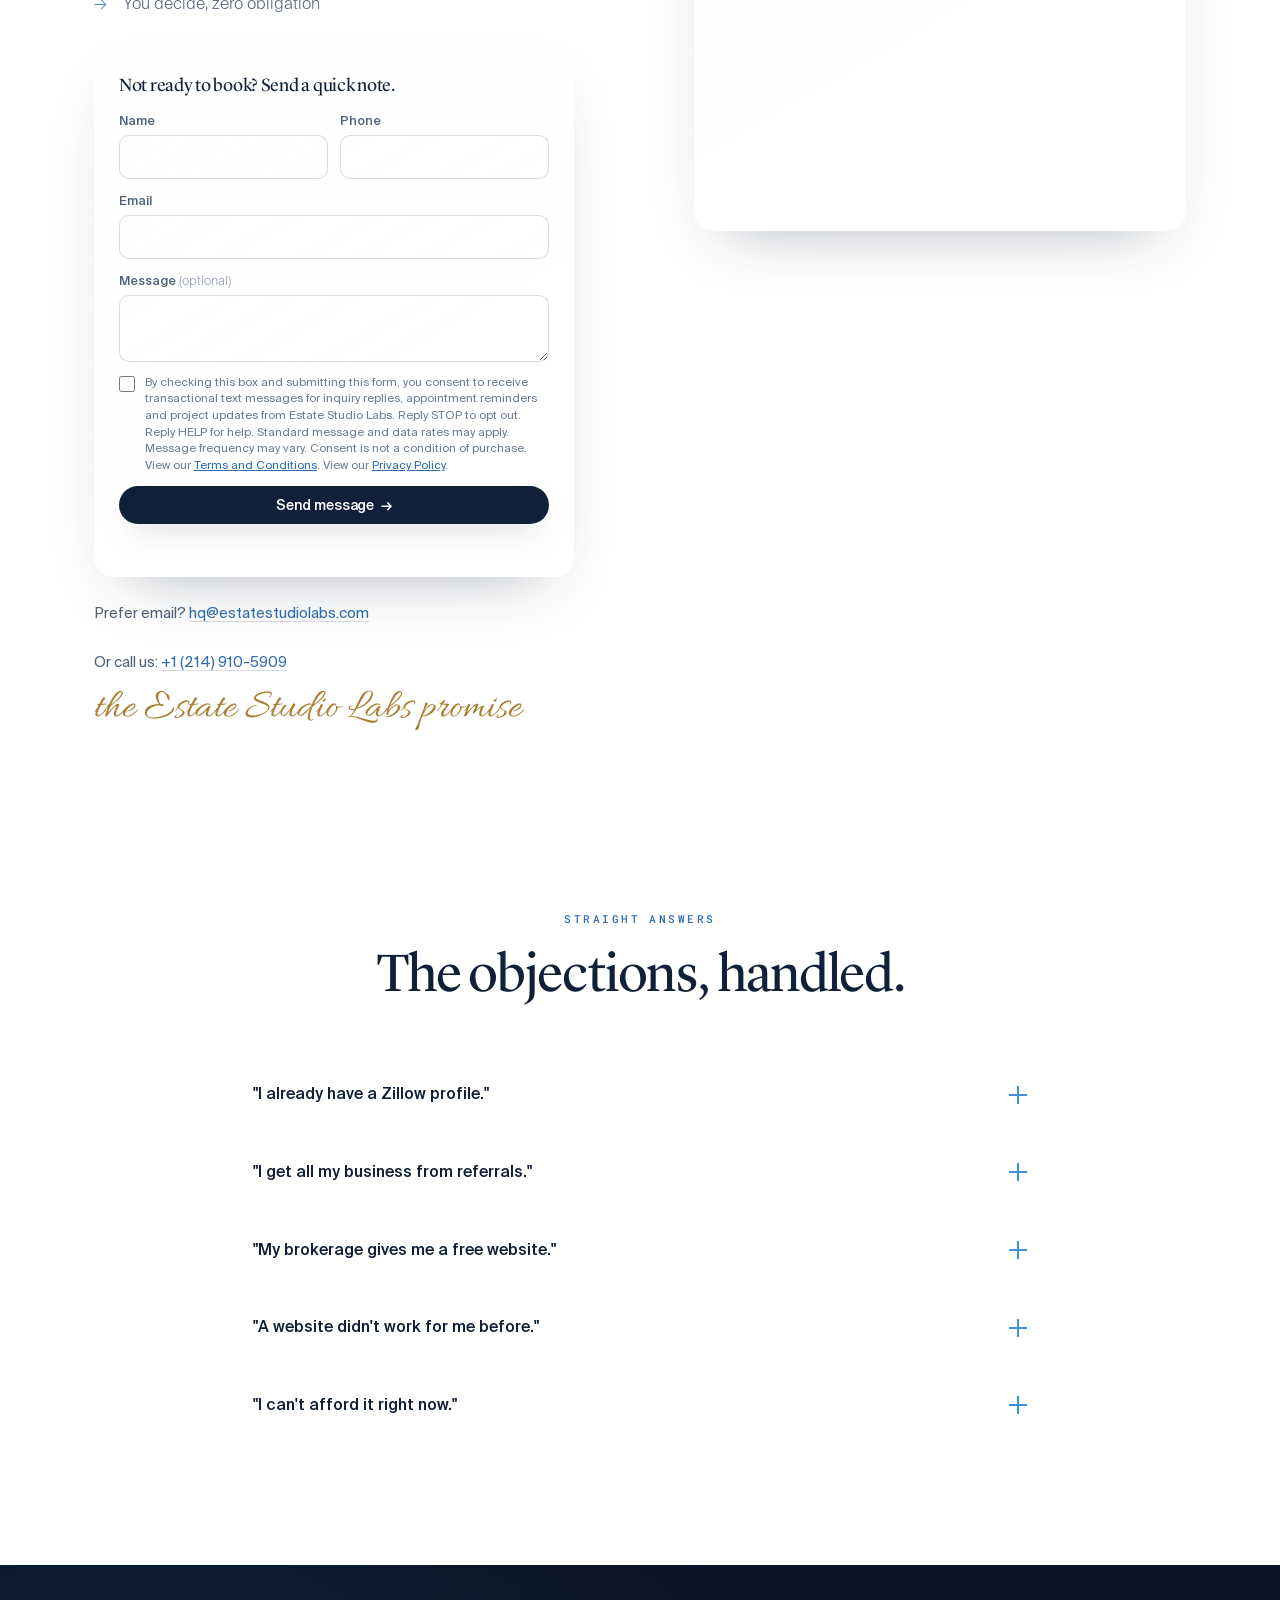
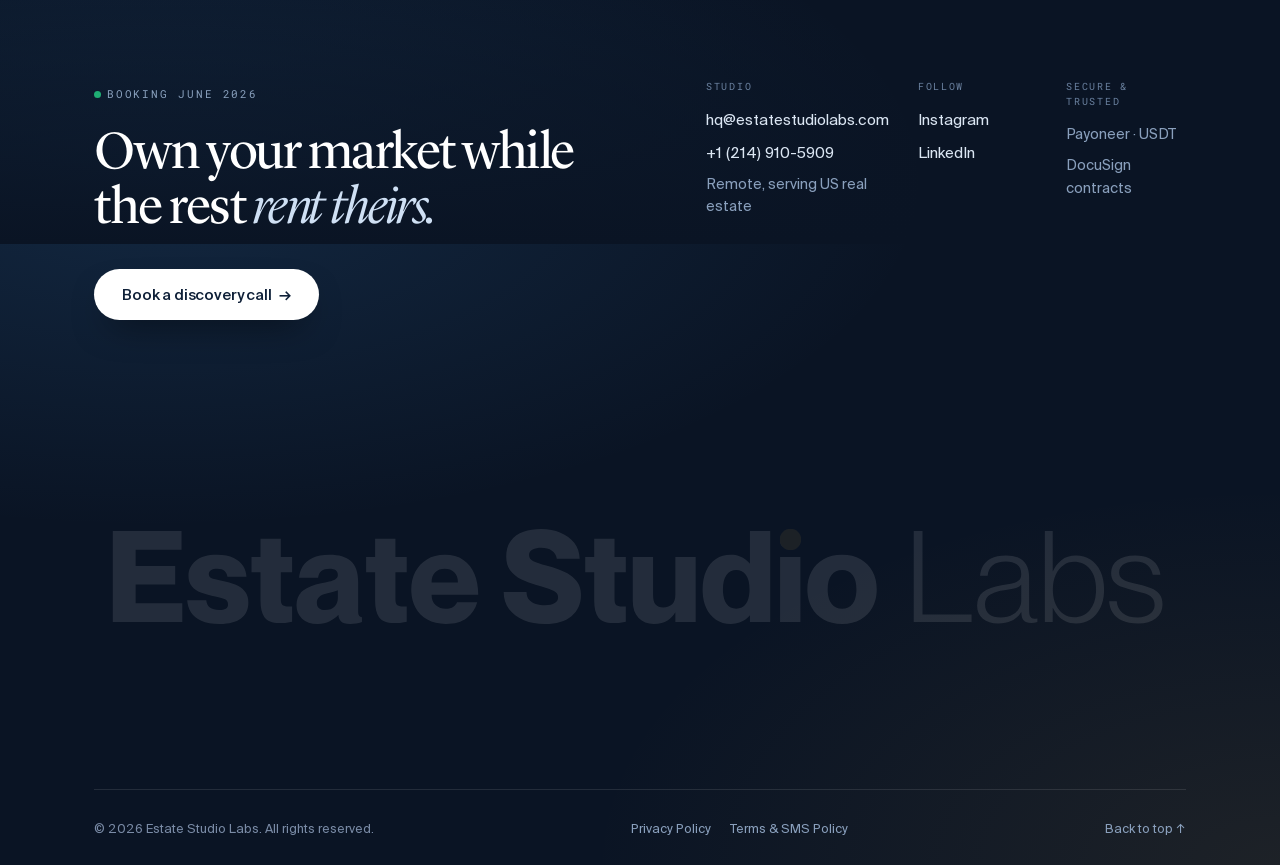
==== commit e5668601: "Add SMS consent form, privacy and terms pages; Agent site from $299 - Compact contact form in Book s" ====
--- a/index.html
+++ b/index.html
@@ -5,32 +5,32 @@
   <meta name="viewport" content="width=device-width, initial-scale=1.0" />
 
   <!-- ===== SEO CORE ===== -->
-  <title>EstateStudioLabs | Real Estate Websites for Agents and Brokers</title>
+  <title>Estate Studio Labs | Real Estate Websites for Agents and Brokers</title>
   <meta name="description" content="Estate Studio Labs builds lead-generating websites for US real estate agents and brokers. Rank on Google, capture buyers and sellers. Call +1 214 910 5909." />
-  <meta name="keywords" content="estate studio labs, estate studio, real estate website design, realtor website, IDX website, real estate lead generation, website for real estate agent, real estate agent website builder, website for realtors, real estate broker website" />
+  <meta name="keywords" content="estate studio labs, estate studio labs, real estate website design, realtor website, IDX website, real estate lead generation, website for real estate agent, real estate agent website builder, website for realtors, real estate broker website" />
   <meta name="robots" content="index, follow, max-snippet:-1, max-image-preview:large, max-video-preview:-1" />
-  <meta name="author" content="EstateStudioLabs" />
+  <meta name="author" content="Estate Studio Labs" />
   <meta name="theme-color" content="#0f2038" />
   <link rel="canonical" href="https://estatestudiolabs.com/" />
 
   <!-- ===== OPEN GRAPH (link previews on iMessage, WhatsApp, Slack, LinkedIn, Facebook) ===== -->
   <meta property="og:type" content="website" />
-  <meta property="og:site_name" content="EstateStudioLabs" />
+  <meta property="og:site_name" content="Estate Studio Labs" />
   <meta property="og:url" content="https://estatestudiolabs.com/" />
-  <meta property="og:title" content="EstateStudioLabs | Real Estate Websites for Agents and Brokers" />
+  <meta property="og:title" content="Estate Studio Labs | Real Estate Websites for Agents and Brokers" />
   <meta property="og:description" content="We build lead-generating websites for US real estate agents and brokers. Rank on Google, capture buyers and sellers, and own your brand. Contact: hq@estatestudiolabs.com" />
   <meta property="og:image" content="https://estatestudiolabs.com/assets/og-image.png" />
   <meta property="og:image:width" content="1200" />
   <meta property="og:image:height" content="630" />
-  <meta property="og:image:alt" content="EstateStudioLabs — Real Estate Websites for Agents and Brokers" />
+  <meta property="og:image:alt" content="Estate Studio Labs — Real Estate Websites for Agents and Brokers" />
   <meta property="og:locale" content="en_US" />
 
   <!-- ===== TWITTER / X CARD ===== -->
   <meta name="twitter:card" content="summary_large_image" />
-  <meta name="twitter:title" content="EstateStudioLabs | Real Estate Websites for Agents and Brokers" />
+  <meta name="twitter:title" content="Estate Studio Labs | Real Estate Websites for Agents and Brokers" />
   <meta name="twitter:description" content="Lead-generating websites for US real estate agents and brokers. Rank on Google, capture buyers and sellers. Call +1 214 910 5909." />
   <meta name="twitter:image" content="https://estatestudiolabs.com/assets/og-image.png" />
-  <meta name="twitter:image:alt" content="EstateStudioLabs — Real Estate Websites for Agents and Brokers" />
+  <meta name="twitter:image:alt" content="Estate Studio Labs — Real Estate Websites for Agents and Brokers" />
 
   <!-- ===== STRUCTURED DATA (JSON-LD) ===== -->
   <script type="application/ld+json">
@@ -40,8 +40,8 @@
       {
         "@type": "Organization",
         "@id": "https://estatestudiolabs.com/#organization",
-        "name": "EstateStudioLabs",
-        "alternateName": ["Estate Studio Labs", "Estate Studio"],
+        "name": "Estate Studio Labs",
+        "alternateName": ["EstateStudioLabs", "Estate Studio"],
         "url": "https://estatestudiolabs.com/",
         "logo": {
           "@type": "ImageObject",
@@ -64,13 +64,17 @@
           "Google Business Profile setup",
           "Real estate digital marketing",
           "Realtor personal branding"
+        ],
+        "sameAs": [
+          "https://www.instagram.com/estatestudiolabs/",
+          "https://www.linkedin.com/company/estatestudiolabs"
         ]
       },
       {
         "@type": "WebSite",
         "@id": "https://estatestudiolabs.com/#website",
         "url": "https://estatestudiolabs.com/",
-        "name": "EstateStudioLabs",
+        "name": "Estate Studio Labs",
         "description": "Real estate websites for agents and brokers that rank on Google, capture leads, and convert visitors into buyers and sellers.",
         "publisher": {
           "@id": "https://estatestudiolabs.com/#organization"
@@ -95,7 +99,7 @@
               "@type": "Offer",
               "name": "Core",
               "description": "Personal website, lead capture forms, mobile optimised, 1 CRM connection, 2 revision rounds.",
-              "price": "999",
+              "price": "299",
               "priceCurrency": "USD"
             },
             {
@@ -133,6 +137,10 @@
   <!-- Google Fonts (Roboto Mono + Allura) loaded async — not in the critical render path -->
   <link rel="preconnect" href="https://fonts.googleapis.com" />
   <link rel="preconnect" href="https://fonts.gstatic.com" crossorigin />
+
+  <!-- Warm up Calendly connections so the booking widget downloads faster when triggered -->
+  <link rel="preconnect" href="https://assets.calendly.com" crossorigin />
+  <link rel="preconnect" href="https://calendly.com" crossorigin />
   <link rel="preload" as="style" href="https://fonts.googleapis.com/css2?family=Roboto+Mono:wght@400;500&family=Allura&display=swap" onload="this.onload=null;this.rel='stylesheet'" />
   <noscript><link rel="stylesheet" href="https://fonts.googleapis.com/css2?family=Roboto+Mono:wght@400;500&family=Allura&display=swap" /></noscript>
 
@@ -151,8 +159,8 @@
   <!-- ============================== NAV ============================== -->
   <header class="nav" id="nav">
     <div class="nav__inner container">
-      <a href="#main" class="logo" aria-label="EstateStudioLabs home" data-cursor>
-        <img src="assets/Logo Black.svg" alt="EstateStudioLabs" class="logo__img" />
+      <a href="#main" class="logo" aria-label="Estate Studio Labs home" data-cursor>
+        <img src="assets/Logo Black.svg" alt="Estate Studio Labs" class="logo__img" />
       </a>
       <nav class="nav__links" aria-label="Primary">
         <a href="#pain" data-cursor>Problem</a>
@@ -511,7 +519,7 @@
           <article class="glass glass--liquid price-card reveal" data-cursor>
             <p class="price-card__badge">Most popular</p>
             <h3 class="price-card__name">Agent Website</h3>
-            <p class="price-card__price"><span>from</span>$999<small>once</small></p>
+            <p class="price-card__price"><span>from</span>$299<small>once</small></p>
             <p class="price-card__delivery">7-day delivery · 1 revision round</p>
             <ul class="ticklist">
               <li>5 custom pages, mobile-first</li>
@@ -593,12 +601,39 @@
             <li>We map what we'd build for your niche</li>
             <li>You decide, zero obligation</li>
           </ul>
+
+          <!-- Quick contact form with optional SMS consent (A2P / toll-free verification proof) -->
+          <form class="qform glass glass--liquid" id="quick-form" action="https://formsubmit.co/hq@estatestudiolabs.com" method="POST" novalidate>
+            <p class="qform__title">Not ready to book? Send a quick note.</p>
+            <input type="hidden" name="_subject" value="New website inquiry — Estate Studio Labs" />
+            <input type="hidden" name="_template" value="table" />
+            <input type="text" name="_honey" class="qform__hp" tabindex="-1" autocomplete="off" aria-hidden="true" />
+            <input type="hidden" name="sms_consent_text" value="" data-consent-record />
+            <div class="qform__row">
+              <label class="qform__field"><span>Name</span><input type="text" name="name" autocomplete="name" required /></label>
+              <label class="qform__field"><span>Phone</span><input type="tel" name="phone" autocomplete="tel" inputmode="tel" /></label>
+            </div>
+            <label class="qform__field"><span>Email</span><input type="email" name="email" autocomplete="email" required /></label>
+            <label class="qform__field"><span>Message <em>(optional)</em></span><textarea name="message" rows="2"></textarea></label>
+            <label class="qform__consent">
+              <input type="checkbox" name="sms_consent" value="Yes" data-sms-consent />
+              <span id="sms-consent-copy">By checking this box and submitting this form, you consent to receive transactional text messages for inquiry replies, appointment reminders and project updates from Estate Studio Labs. Reply STOP to opt out. Reply HELP for help. Standard message and data rates may apply. Message frequency may vary. Consent is not a condition of purchase. View our <a href="terms.html">Terms and Conditions</a>. View our <a href="privacy.html">Privacy Policy</a>.</span>
+            </label>
+            <button type="submit" class="pill pill--ink pill--block" data-cursor="Send">Send message <span class="arrow">→</span></button>
+            <p class="qform__status" role="status" aria-live="polite"></p>
+          </form>
+
           <p class="book__email">Prefer email? <a href="mailto:hq@estatestudiolabs.com" data-cursor>hq@estatestudiolabs.com</a></p>
           <p class="book__email">Or call us: <a href="tel:+12149105909" data-cursor>+1 (214) 910-5909</a></p>
-          <p class="signature">the EstateStudioLabs promise</p>
+          <p class="signature">the Estate Studio Labs promise</p>
         </div>
         <div class="book__widget reveal">
           <div class="calendly-wrap glass glass--liquid">
+            <!-- Loading skeleton (sits behind the iframe; Calendly's white iframe covers it on load) -->
+            <div class="calendly-loading" aria-hidden="true">
+              <div class="calendly-loading__spinner"></div>
+              <p class="calendly-loading__text">Loading available times…</p>
+            </div>
             <!-- Calendly inline widget begin -->
             <div class="calendly-inline-widget" data-url="https://calendly.com/hq-estatestudiolabs/30min?hide_event_type_details=1&hide_gdpr_banner=1&background_color=ffffff&text_color=0f2038&primary_color=3f8ed8" style="min-width:320px;height:600px;" data-lazy-calendly></div>
             <!-- Calendly inline widget end -->
@@ -643,8 +678,8 @@
           </div>
           <div class="footer__col">
             <span class="footer__label">Follow</span>
-            <a href="#" data-cursor="Open">Instagram</a>
-            <a href="#" data-cursor="Open">LinkedIn</a>
+            <a href="https://www.instagram.com/estatestudiolabs/" target="_blank" rel="noopener" data-cursor="Open">Instagram</a>
+            <a href="https://www.linkedin.com/company/estatestudiolabs" target="_blank" rel="noopener" data-cursor="Open">LinkedIn</a>
           </div>
           <div class="footer__col">
             <span class="footer__label">Secure &amp; trusted</span>
@@ -659,14 +694,18 @@
       </div>
 
       <div class="footer__bottom">
-        <span>© 2026 EstateStudioLabs. All rights reserved.</span>
+        <span>© 2026 Estate Studio Labs. All rights reserved.</span>
+        <nav class="footer__legal" aria-label="Legal">
+          <a href="privacy.html" data-cursor="Open">Privacy Policy</a>
+          <a href="terms.html" data-cursor="Open">Terms &amp; SMS Policy</a>
+        </nav>
         <a href="#main" class="footer__totop" data-cursor="Top">Back to top ↑</a>
       </div>
     </div>
   </footer>
 
-  <script src="https://cdnjs.cloudflare.com/ajax/libs/three.js/r128/three.min.js"></script>
-  <script src="js/script.js"></script>
+  <script defer src="https://cdnjs.cloudflare.com/ajax/libs/three.js/r128/three.min.js"></script>
+  <script defer src="js/script.js"></script>
   <script>
     (function(){
       var widget = document.querySelector('[data-lazy-calendly]');
@@ -680,14 +719,89 @@
         s.async = true;
         document.head.appendChild(s);
       }
+
+      /* 1. First scroll — the most reliable trigger on every device including mobile.
+            Fires the moment the user touches the scrollbar or swipes up.
+            PSI/Lighthouse never emits real DOM scroll events so this is safe. */
+      window.addEventListener('scroll', loadCalendly, { once: true, passive: true });
+
+      /* 2. Any other first interaction (mouse, tap, keyboard) as belt-and-suspenders. */
+      ['mousemove', 'touchstart', 'pointerover', 'keydown'].forEach(function(evt) {
+        document.addEventListener(evt, loadCalendly, { once: true, passive: true });
+      });
+
+      /* 3. Force an immediate load the moment anyone clicks a "Book" link. */
+      document.querySelectorAll('a[href="#book"]').forEach(function(a) {
+        a.addEventListener('click', loadCalendly, { passive: true });
+      });
+
+      /* 4. requestIdleCallback: loads passively once the browser has settled after
+            initial render (~2-4 s on real devices). Gives Calendly time to fully
+            load before the user scrolls down, even if they don't interact first.
+            Falls back to a 5 s timeout for older browsers. */
+      if ('requestIdleCallback' in window) {
+        requestIdleCallback(loadCalendly, { timeout: 5000 });
+      } else {
+        setTimeout(loadCalendly, 5000);
+      }
+
+      /* 5. Last resort intersection observer — if somehow nothing above fired. */
       if ('IntersectionObserver' in window) {
         var io = new IntersectionObserver(function(entries) {
           if (entries[0].isIntersecting) { loadCalendly(); io.disconnect(); }
-        }, { rootMargin: '300px' });
+        }, { rootMargin: '0px 0px 1500px 0px' });
         io.observe(widget);
-      } else {
-        loadCalendly();
       }
+    })();
+  </script>
+  <script>
+    /* Quick contact form: validates, records the exact SMS consent wording + timestamp
+       (proof of opt-in for carrier verification), and submits via FormSubmit's AJAX endpoint. */
+    (function(){
+      var form = document.getElementById('quick-form');
+      if (!form) return;
+      var status = form.querySelector('.qform__status');
+      var btn = form.querySelector('button[type="submit"]');
+      var consentBox = form.querySelector('[data-sms-consent]');
+      var record = form.querySelector('[data-consent-record]');
+      var copy = document.getElementById('sms-consent-copy');
+
+      form.addEventListener('submit', function(e){
+        e.preventDefault();
+        status.className = 'qform__status';
+        if (!form.checkValidity()) {
+          status.textContent = 'Please add your name and a valid email.';
+          status.classList.add('is-error');
+          form.reportValidity();
+          return;
+        }
+        if (consentBox.checked && !form.phone.value.trim()) {
+          status.textContent = 'Add a phone number so we can text you, or untick the SMS box.';
+          status.classList.add('is-error');
+          form.phone.focus();
+          return;
+        }
+        record.value = consentBox.checked
+          ? 'Opted in ' + new Date().toISOString() + ' via estatestudiolabs.com: "' + copy.textContent.trim() + '"'
+          : 'Not opted in to SMS';
+
+        btn.disabled = true;
+        status.textContent = 'Sending…';
+        fetch(form.action.replace('formsubmit.co/', 'formsubmit.co/ajax/'), {
+          method: 'POST',
+          headers: { 'Accept': 'application/json' },
+          body: new FormData(form)
+        }).then(function(r){ return r.json(); }).then(function(res){
+          if (res && (res.success === true || res.success === 'true')) {
+            form.reset();
+            status.textContent = 'Thanks, we got it. We\'ll reply within one business day.';
+            status.classList.add('is-ok');
+          } else { throw new Error('send failed'); }
+        }).catch(function(){
+          status.textContent = 'Something went wrong. Email hq@estatestudiolabs.com instead.';
+          status.classList.add('is-error');
+        }).finally(function(){ btn.disabled = false; });
+      });
     })();
   </script>
 </body>
--- a/css/styles.css
+++ b/css/styles.css
@@ -503,12 +503,48 @@
 .book__list { list-style: none; display: grid; gap: 0.7rem; margin-top: 1.6rem; }
 .book__list li { position: relative; padding-left: 1.8rem; color: var(--slate); font-weight: 300; }
 .book__list li::before { content: "→"; position: absolute; left: 0; color: var(--sky); }
+/* Quick contact form (with optional SMS consent) */
+.qform { margin-top: 1.8rem; padding: clamp(18px, 3vw, 24px); display: grid; gap: 0.75rem; max-width: 480px; }
+.qform__title { font-family: var(--font-display); font-size: 1.15rem; color: var(--ink); letter-spacing: -0.015em; }
+.qform__row { display: grid; gap: 0.75rem; grid-template-columns: 1fr 1fr; }
+@media (max-width: 420px) { .qform__row { grid-template-columns: 1fr; } }
+.qform__field { display: grid; gap: 0.3rem; font-size: 0.78rem; color: var(--slate); font-weight: 500; }
+.qform__field em { font-weight: 300; font-style: normal; color: var(--mist); }
+.qform__field input, .qform__field textarea { width: 100%; font: inherit; font-size: 0.95rem; font-weight: 400; color: var(--ink);
+  background: rgba(255,255,255,0.7); border: 1px solid var(--line-2); border-radius: 10px; padding: 9px 12px; resize: vertical; }
+.qform__field input:focus, .qform__field textarea:focus { outline: none; border-color: var(--sky); box-shadow: 0 0 0 3px rgba(63,142,216,0.18); }
+.qform__consent { display: grid; grid-template-columns: auto 1fr; gap: 0.6rem; align-items: start; font-size: 0.72rem; line-height: 1.45; color: var(--slate-2); }
+.qform__consent input { width: 16px; height: 16px; margin-top: 2px; accent-color: var(--sky); }
+.qform__consent a { color: var(--sky-deep); text-decoration: underline; }
+.qform__hp { position: absolute; left: -9999px; width: 1px; height: 1px; opacity: 0; }
+.qform__status { font-size: 0.82rem; min-height: 1.2em; }
+.qform__status.is-ok { color: var(--teal); }
+.qform__status.is-error { color: var(--coral-deep); }
+.qform button[disabled] { opacity: 0.6; pointer-events: none; }
+
+.footer__legal { display: flex; gap: 1.2rem; flex-wrap: wrap; }
+.footer__legal a { color: #8aa0bd; transition: color 0.2s; }
+.footer__legal a:hover { color: #fff; }
+
 .book__email { margin-top: 1.6rem; color: var(--slate); font-size: 0.92rem; }
 .book__email a { color: var(--sky-deep); border-bottom: 1px solid var(--line-2); }
 .signature { font-family: var(--font-script); font-size: 2.6rem; color: var(--gold-deep); margin-top: 1rem; line-height: 1; }
 
-.calendly-wrap { overflow: hidden; padding: 0; }
-.calendly-inline-widget { display: block; }
+.calendly-wrap { overflow: hidden; padding: 0; position: relative; }
+.calendly-inline-widget { display: block; position: relative; z-index: 1; }
+
+/* Loading skeleton: shows immediately, sits behind the widget. Calendly injects
+   an opaque white iframe (z-index above) which covers this once it loads. */
+.calendly-loading { position: absolute; inset: 0; z-index: 0; display: flex;
+  flex-direction: column; align-items: center; justify-content: center; gap: 1.1rem;
+  text-align: center; padding: 24px; }
+.calendly-loading__spinner { width: 40px; height: 40px; border-radius: 50%;
+  border: 3px solid var(--line-2); border-top-color: var(--sky);
+  animation: calSpin 0.8s linear infinite; }
+.calendly-loading__text { font-family: var(--font-display); font-size: 1.05rem;
+  color: var(--slate); margin: 0; letter-spacing: -0.01em; }
+@keyframes calSpin { to { transform: rotate(360deg); } }
+@media (prefers-reduced-motion: reduce) { .calendly-loading__spinner { animation-duration: 2s; } }
 .calendly-placeholder { padding: clamp(24px, 4vw, 34px); }
 .calendly-placeholder__title { font-family: var(--font-display); font-size: 1.38rem; font-weight: 400; color: var(--ink); margin: 0.4rem 0 1.3rem; letter-spacing: -0.015em; }
 .calendly-placeholder__grid { display: grid; grid-template-columns: repeat(2, 1fr); gap: 0.7rem; margin-bottom: 1.4rem; }
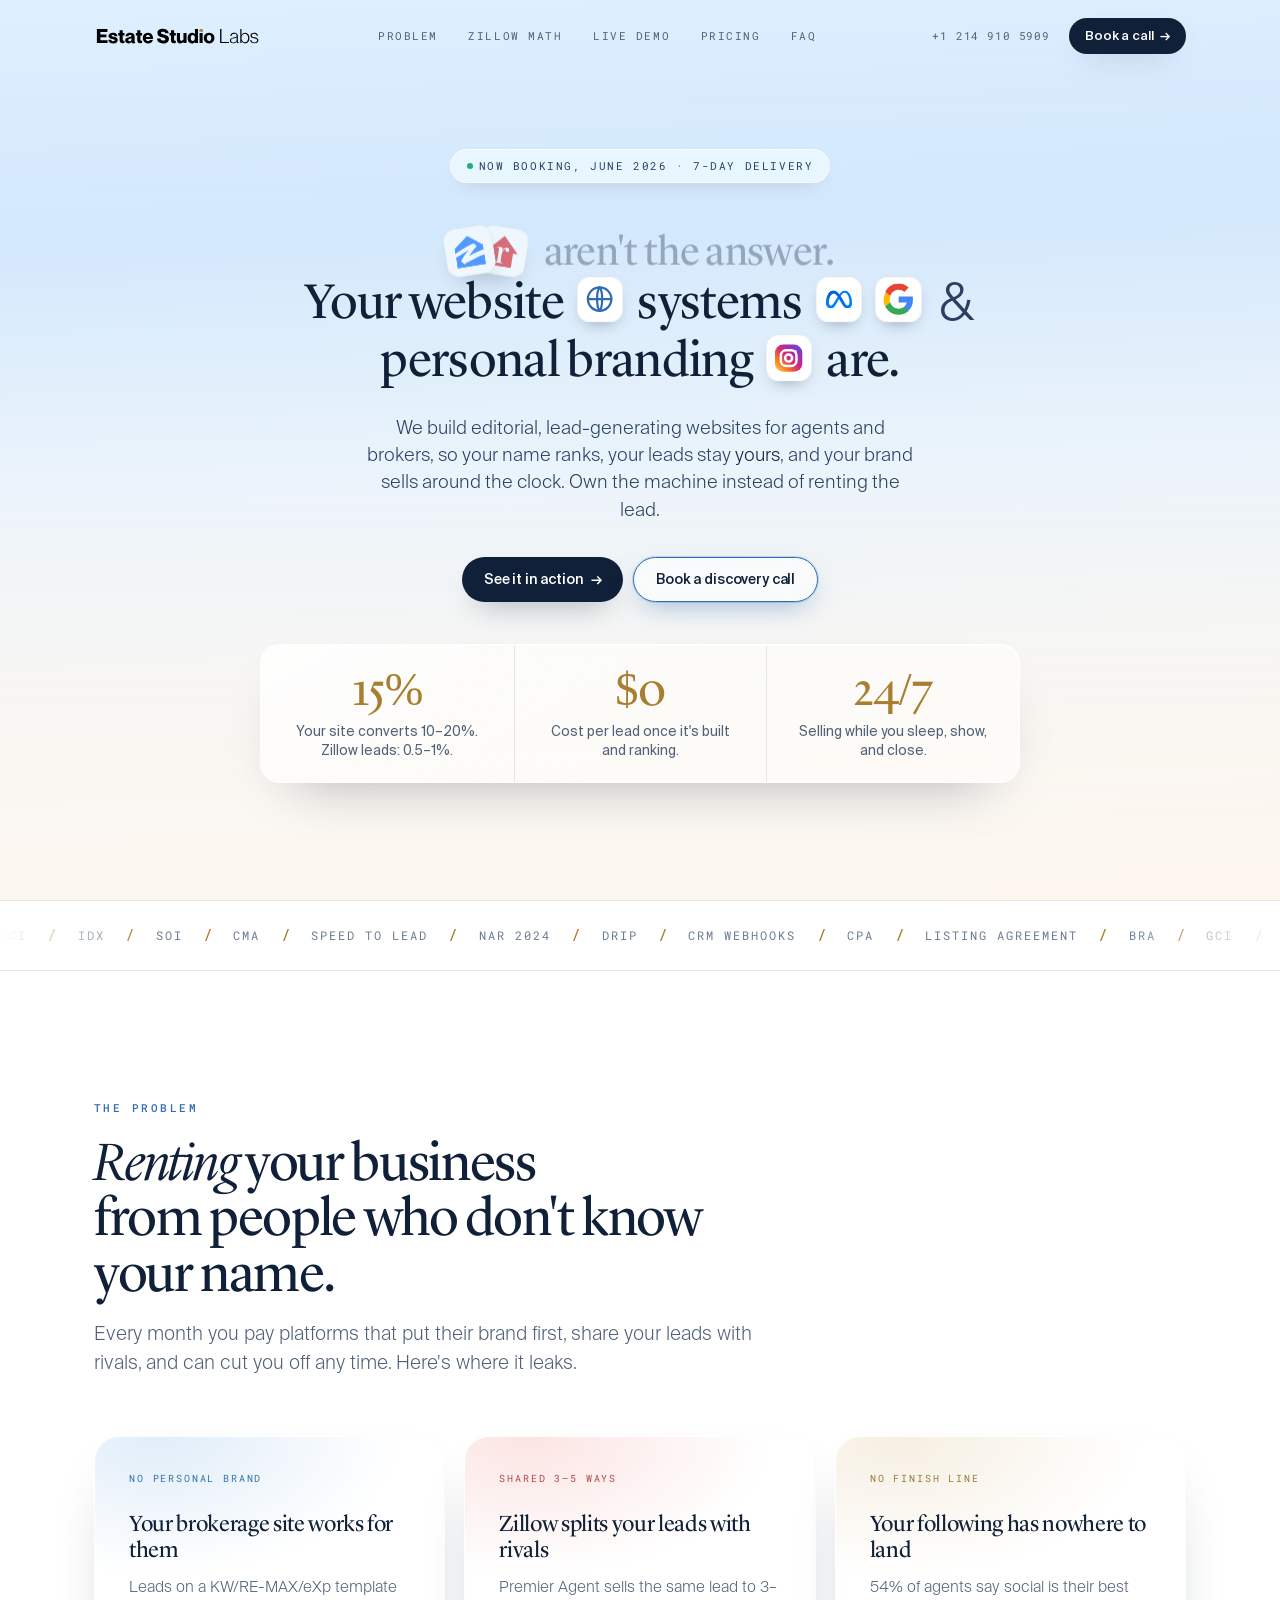
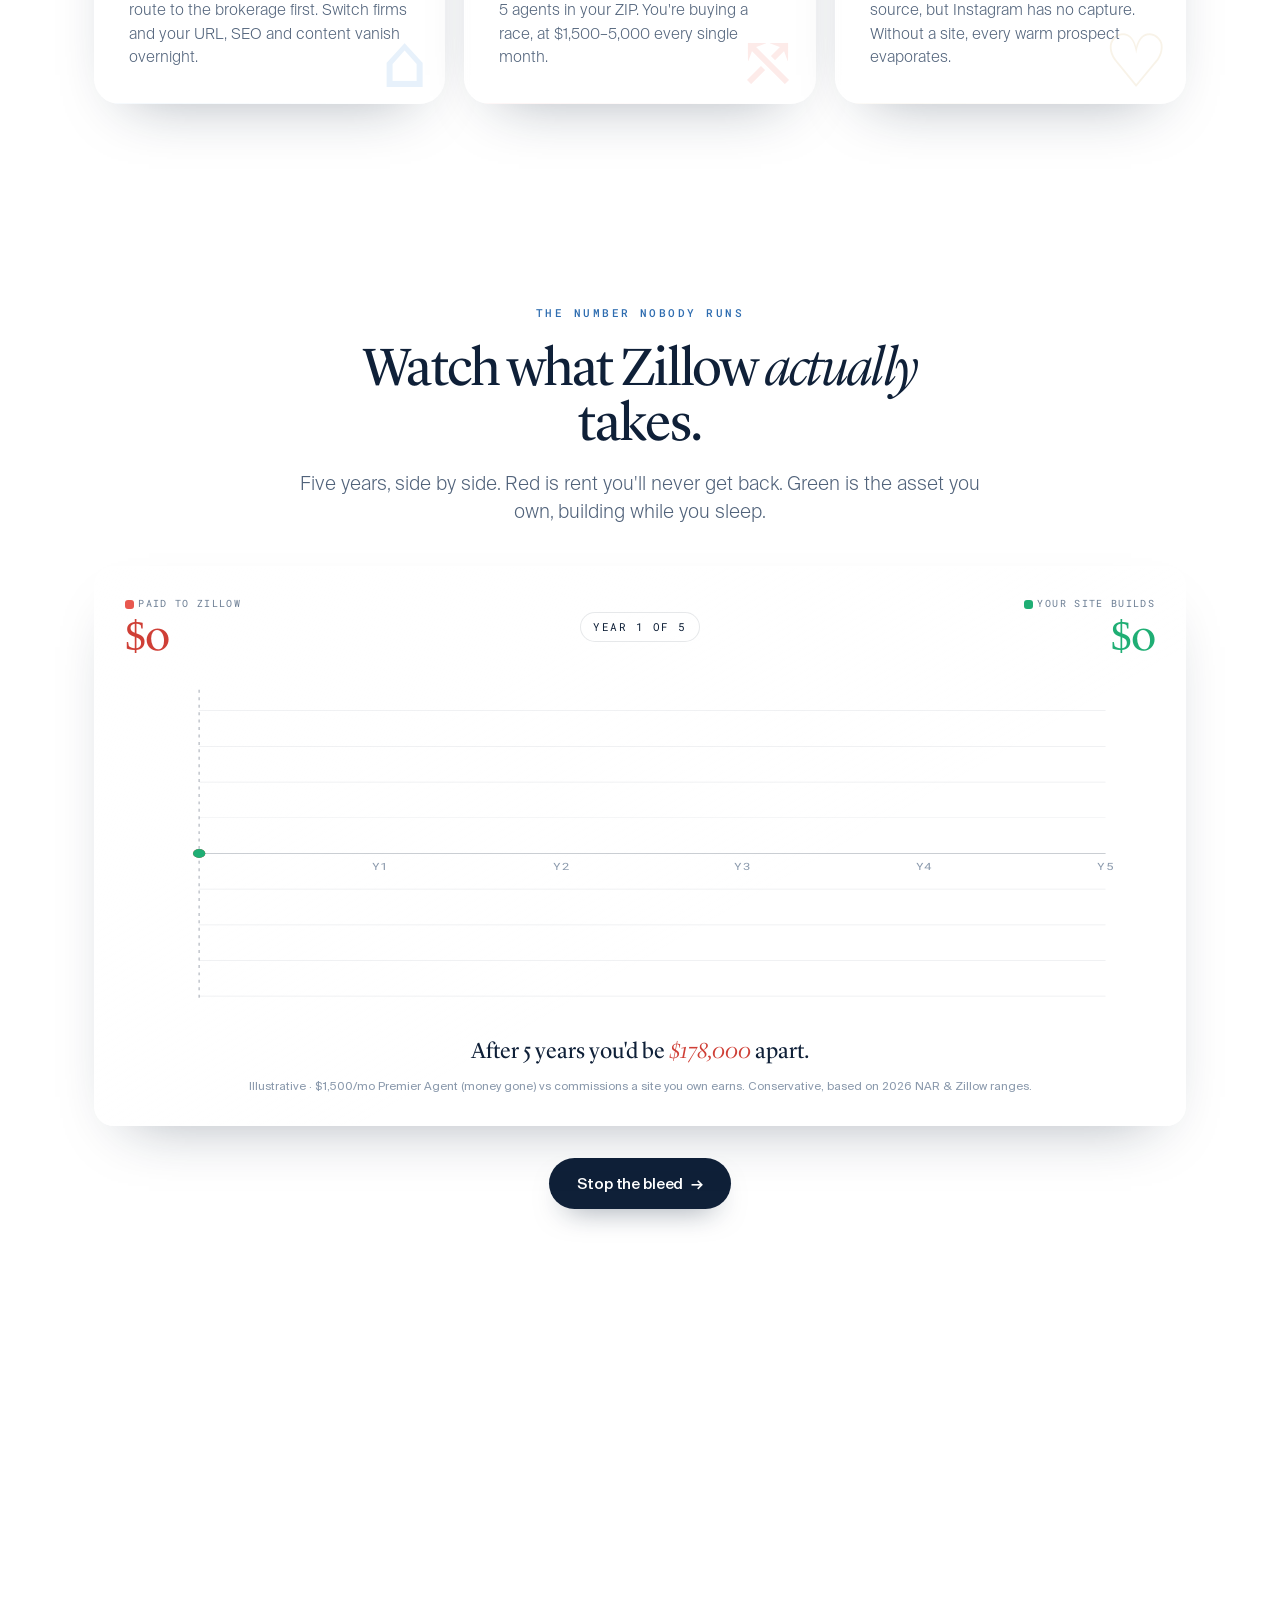
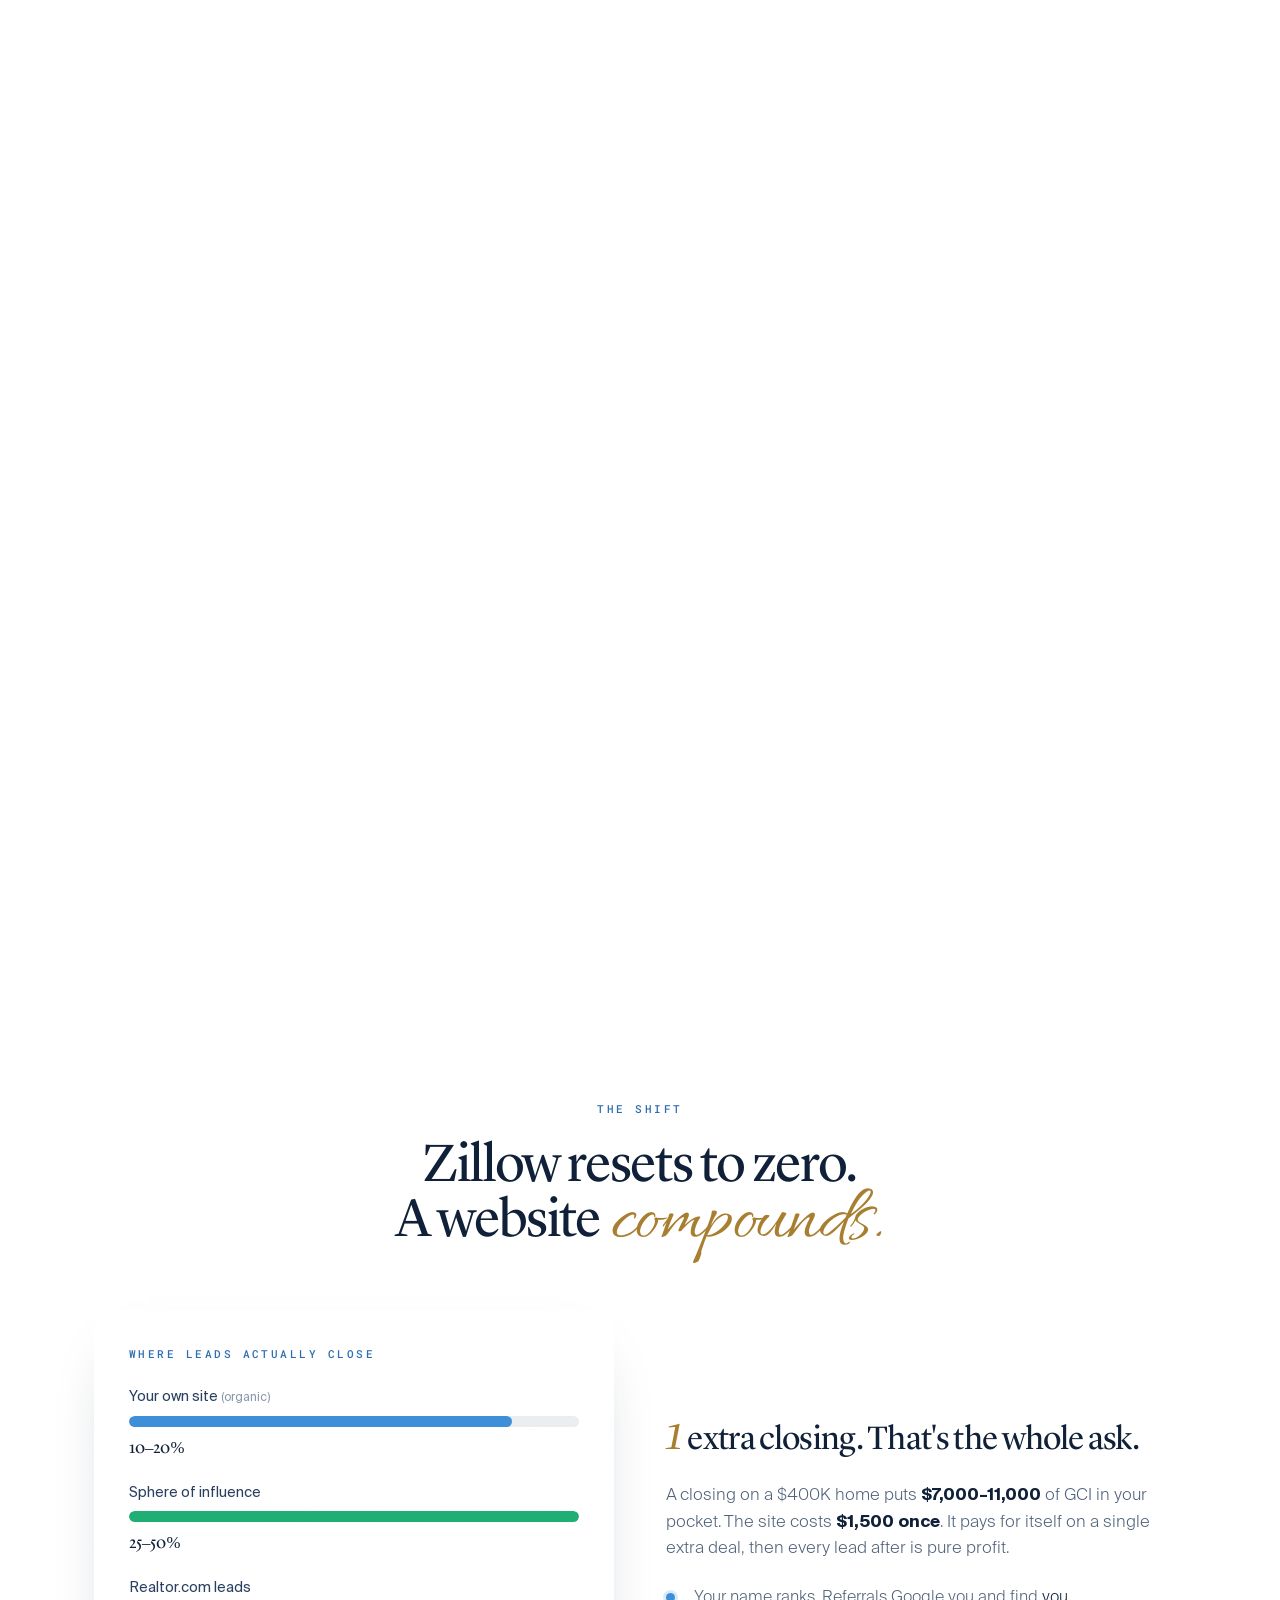
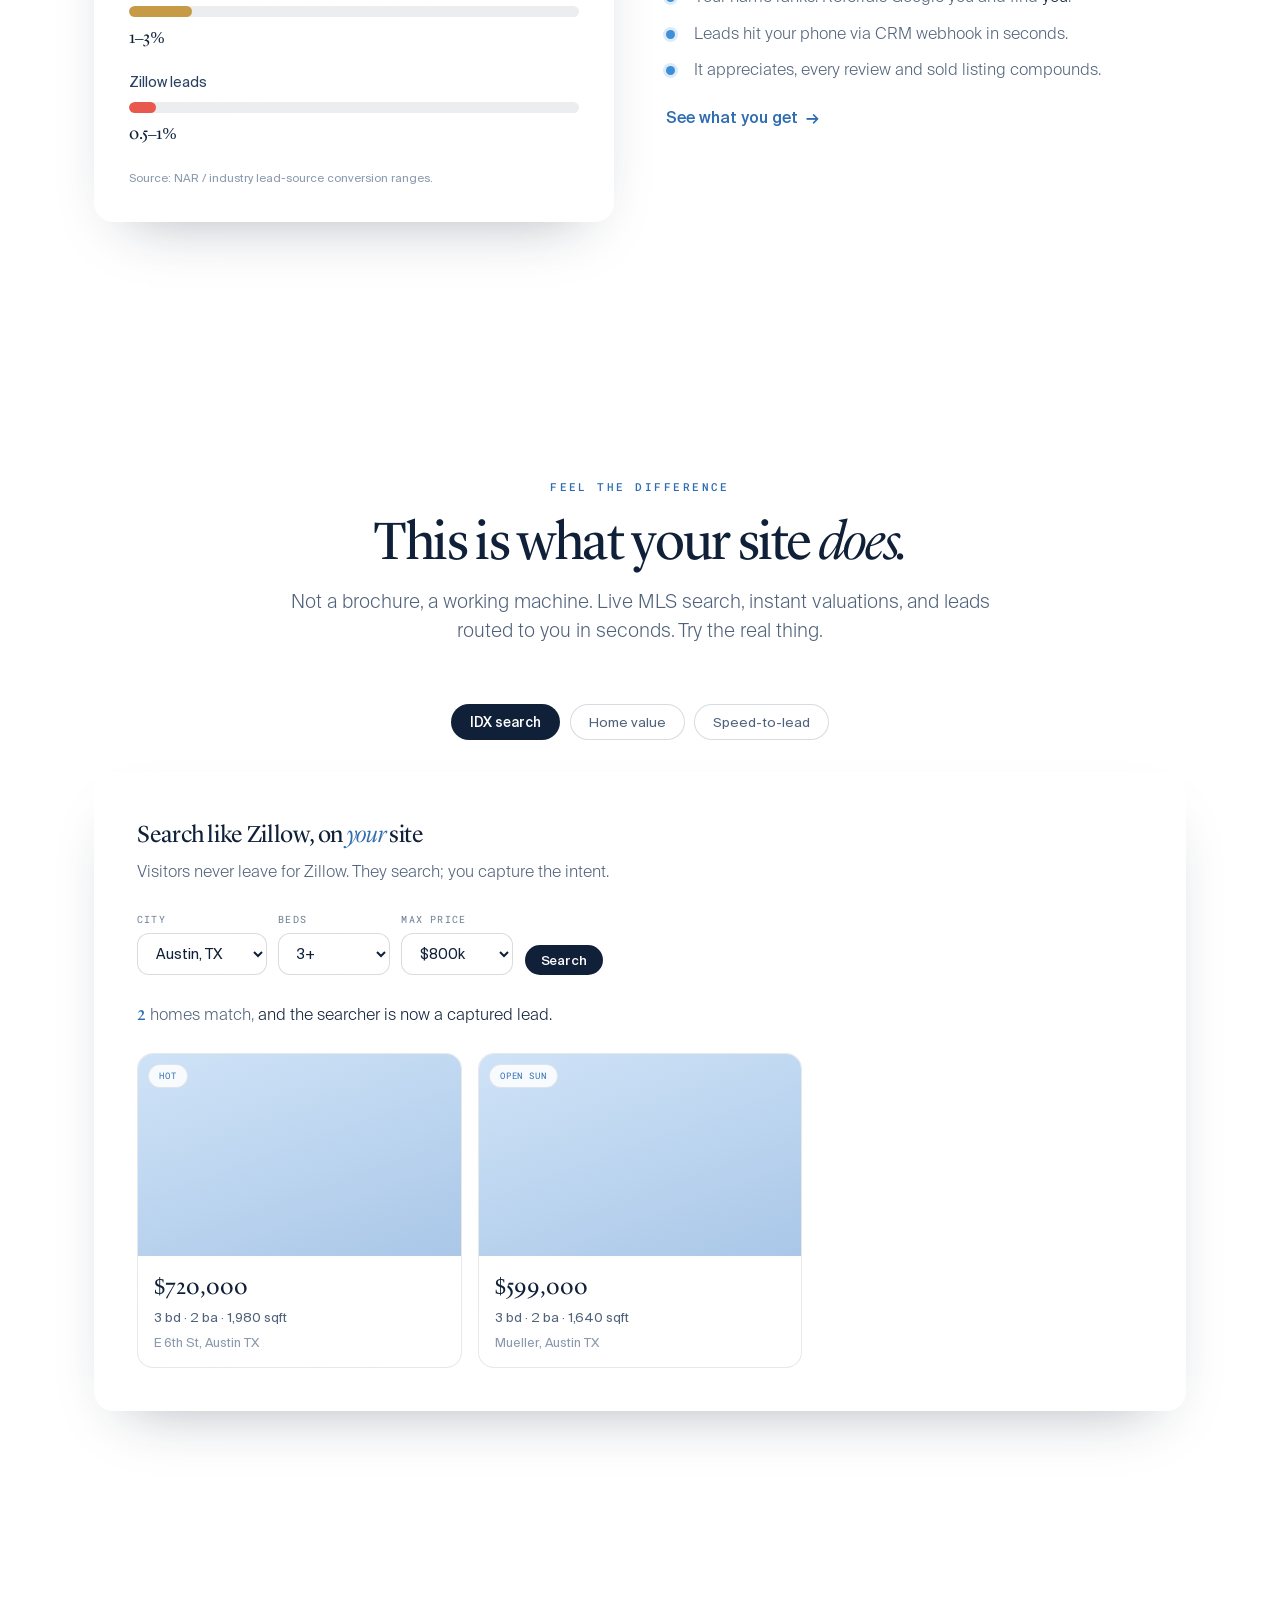
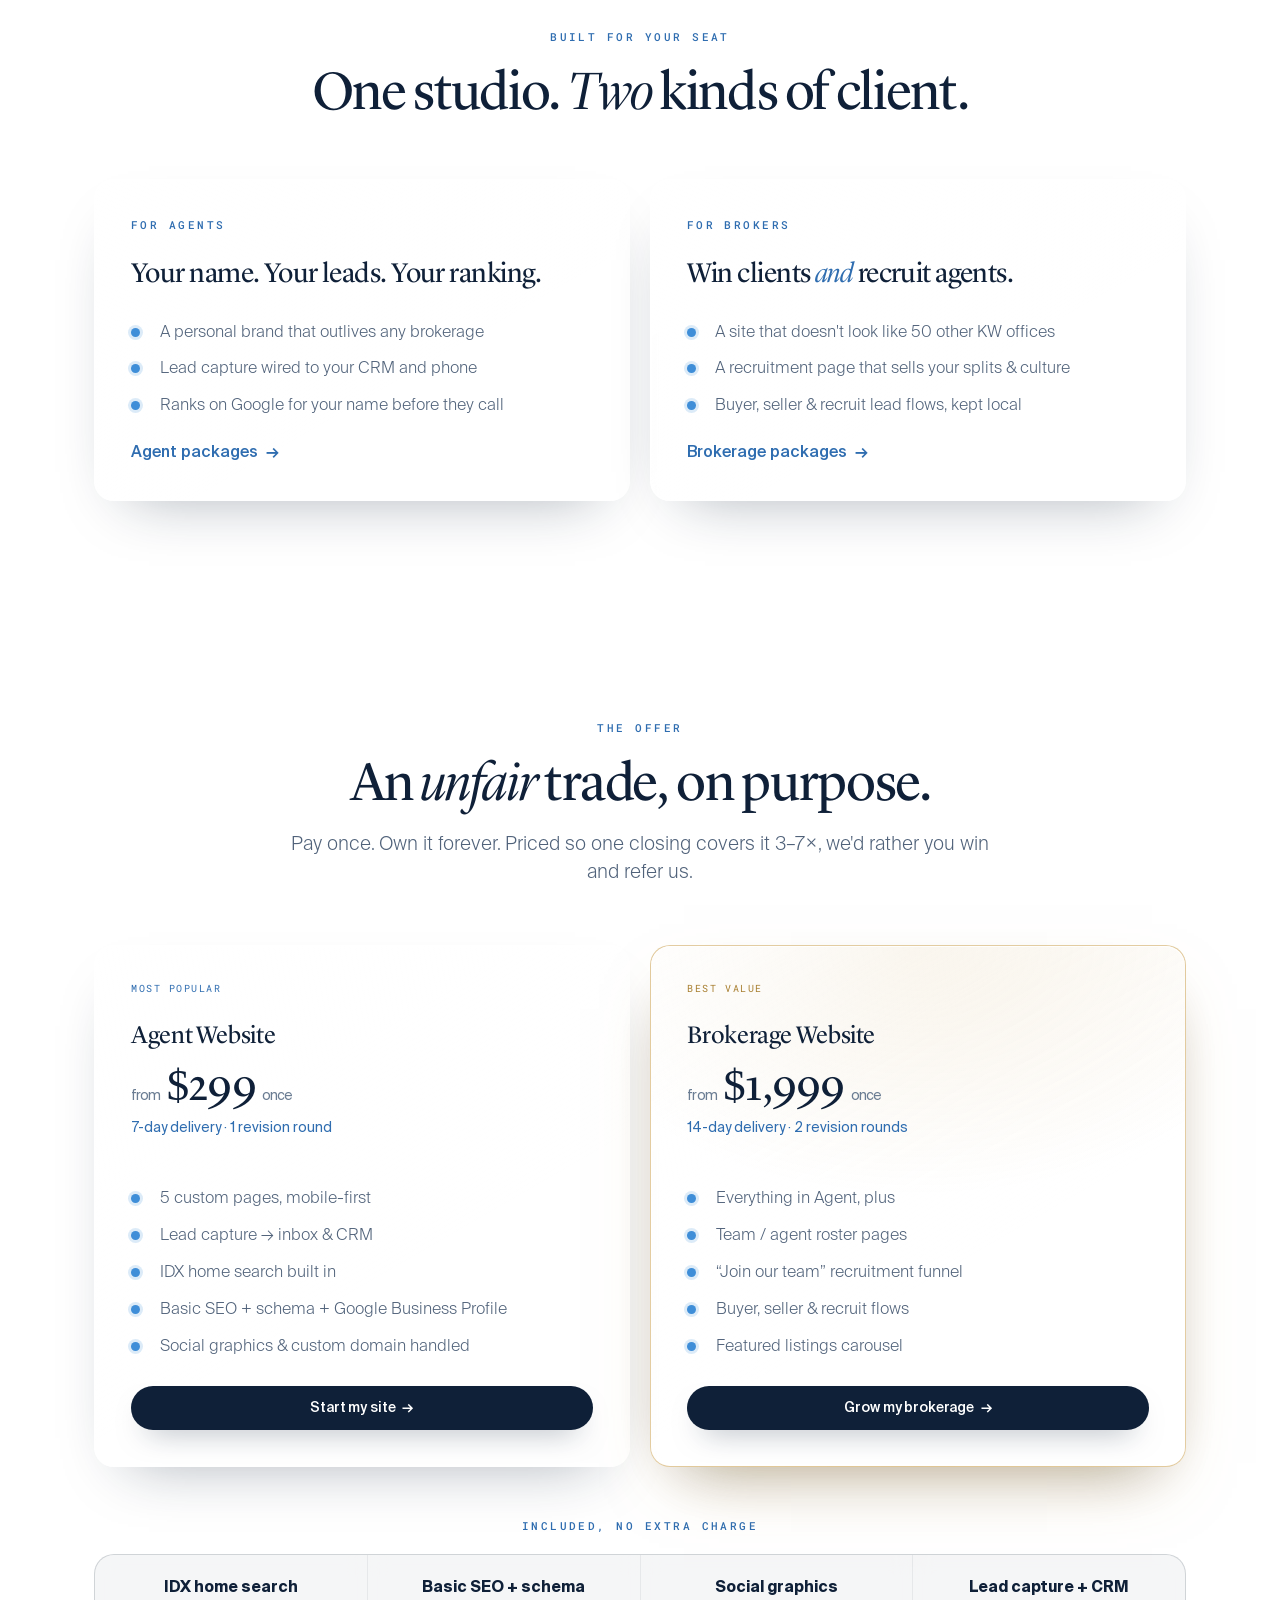
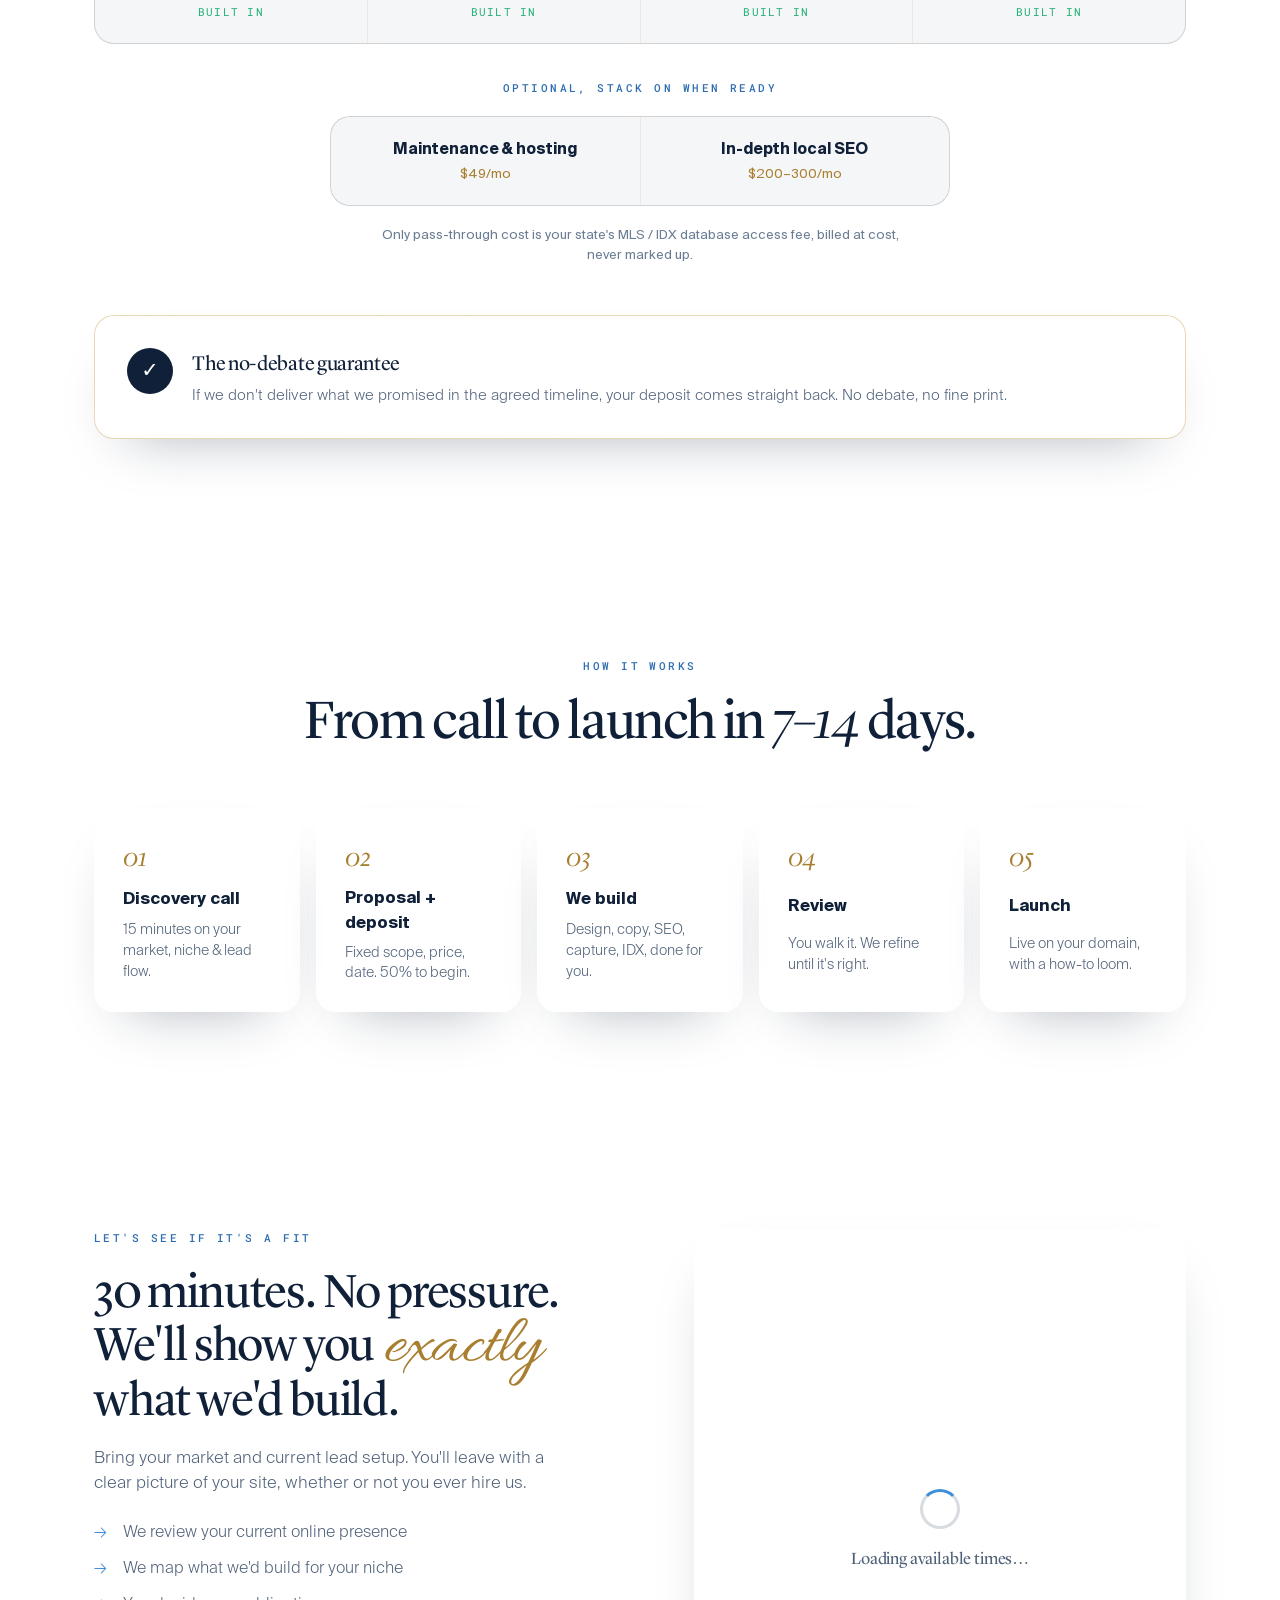
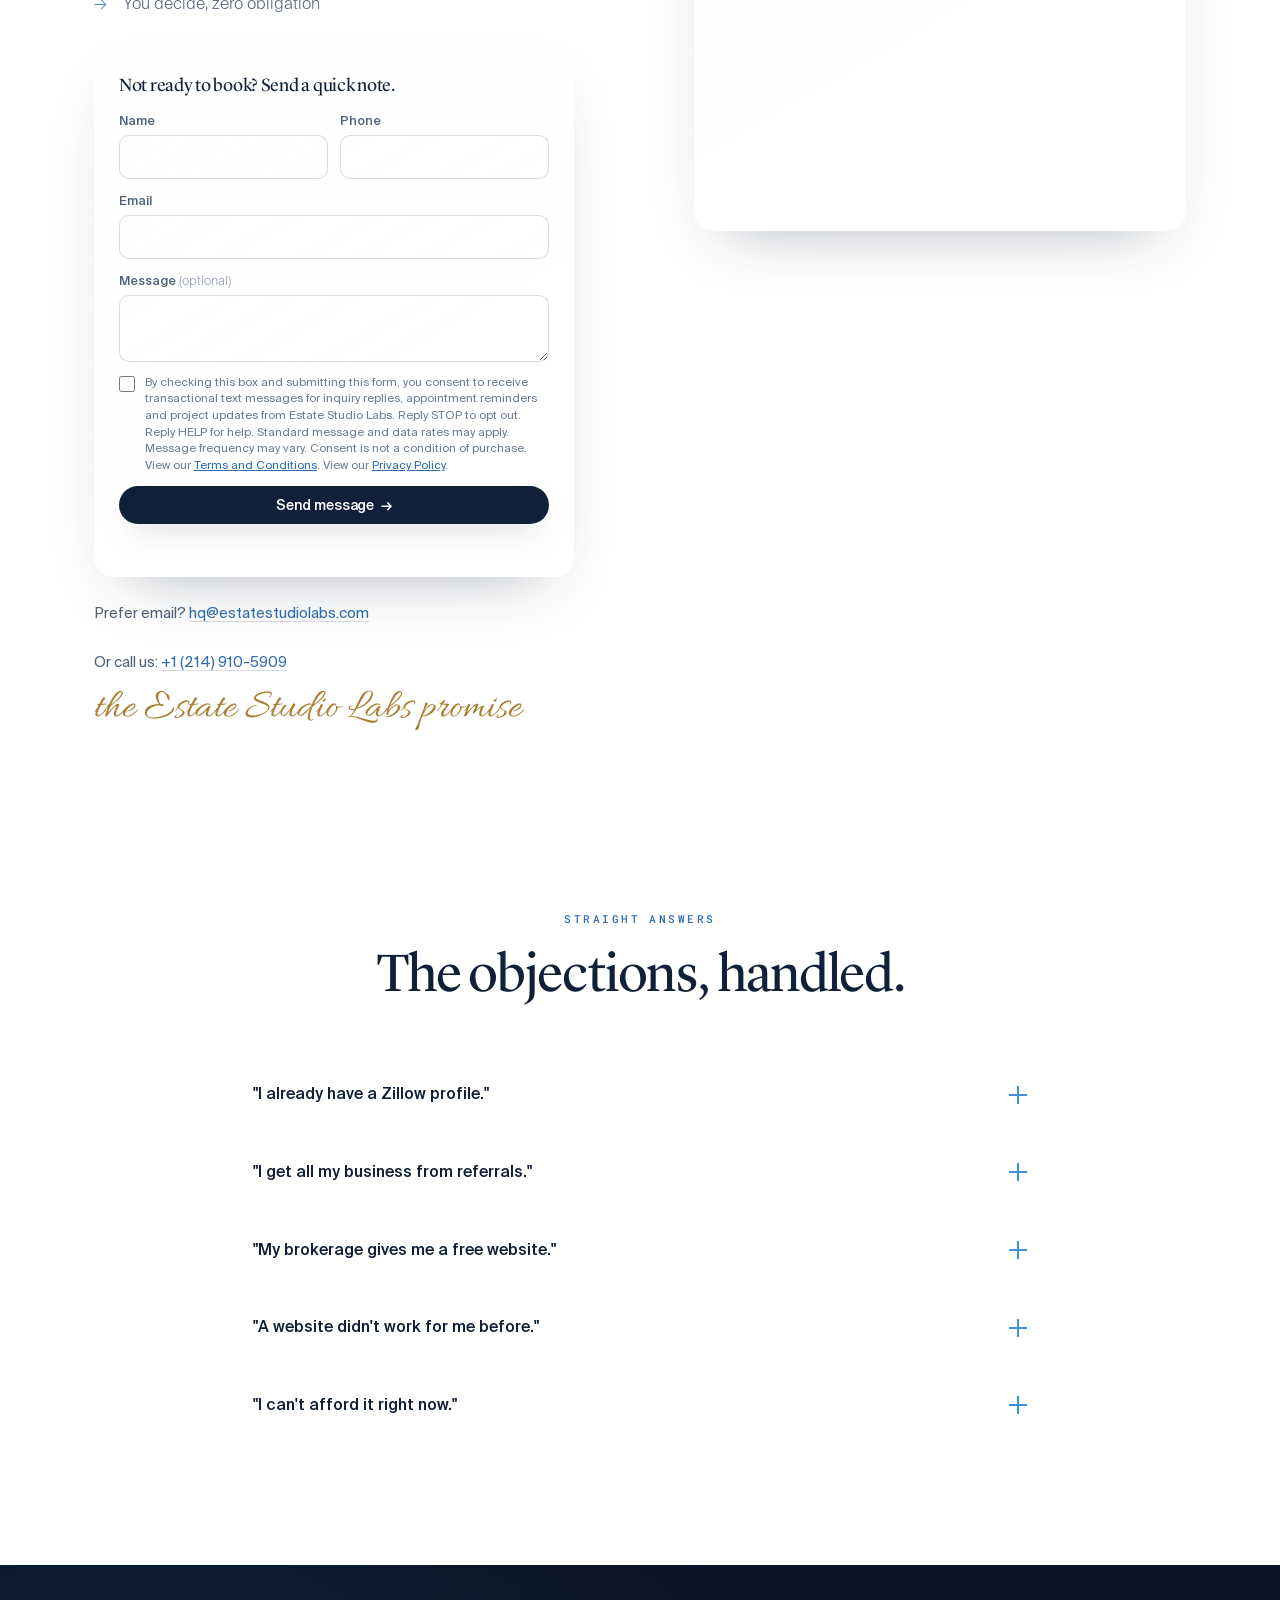
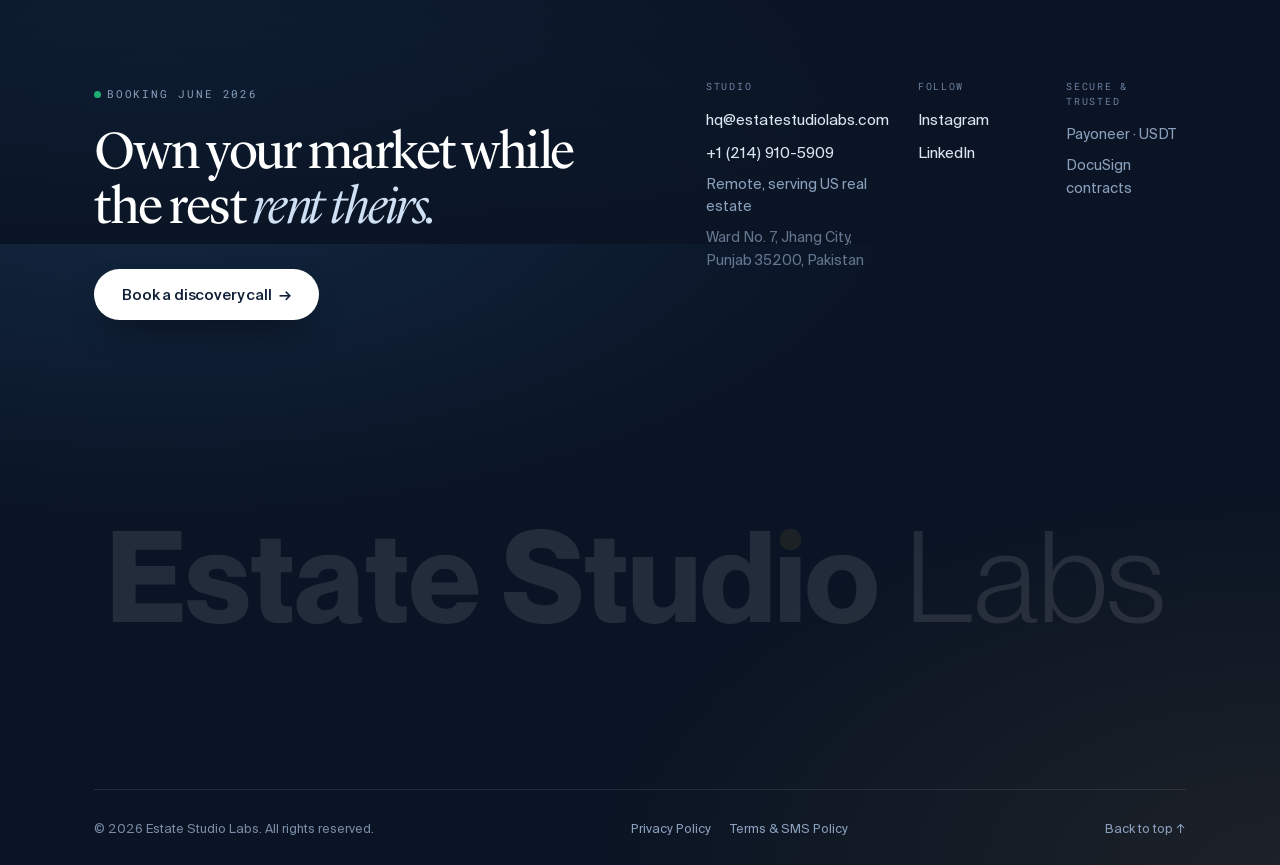
==== commit c654ea41: "Add business address to footer and policies; host SMS opt-in screenshot Co-Authored-By: Claude Opus " ====
--- a/index.html
+++ b/index.html
@@ -603,7 +603,7 @@
           </ul>
 
           <!-- Quick contact form with optional SMS consent (A2P / toll-free verification proof) -->
-          <form class="qform glass glass--liquid" id="quick-form" action="https://formsubmit.co/hq@estatestudiolabs.com" method="POST" novalidate>
+          <form class="qform glass glass--liquid" id="quick-form" action="https://formsubmit.co/e4da6094aea63277d088d88997a3f82e" method="POST" novalidate>
             <p class="qform__title">Not ready to book? Send a quick note.</p>
             <input type="hidden" name="_subject" value="New website inquiry — Estate Studio Labs" />
             <input type="hidden" name="_template" value="table" />
@@ -675,6 +675,7 @@
             <a href="mailto:hq@estatestudiolabs.com" data-cursor="Email">hq@estatestudiolabs.com</a>
             <a href="tel:+12149105909" data-cursor="Call">+1 (214) 910-5909</a>
             <span class="footer__muted">Remote, serving US real estate</span>
+            <span class="footer__muted footer__addr">Ward No. 7, Jhang City, Punjab 35200, Pakistan</span>
           </div>
           <div class="footer__col">
             <span class="footer__label">Follow</span>
--- a/css/styles.css
+++ b/css/styles.css
@@ -522,6 +522,7 @@
 .qform__status.is-error { color: var(--coral-deep); }
 .qform button[disabled] { opacity: 0.6; pointer-events: none; }
 
+.footer__addr { font-size: 0.72rem; opacity: 0.7; }
 .footer__legal { display: flex; gap: 1.2rem; flex-wrap: wrap; }
 .footer__legal a { color: #8aa0bd; transition: color 0.2s; }
 .footer__legal a:hover { color: #fff; }
